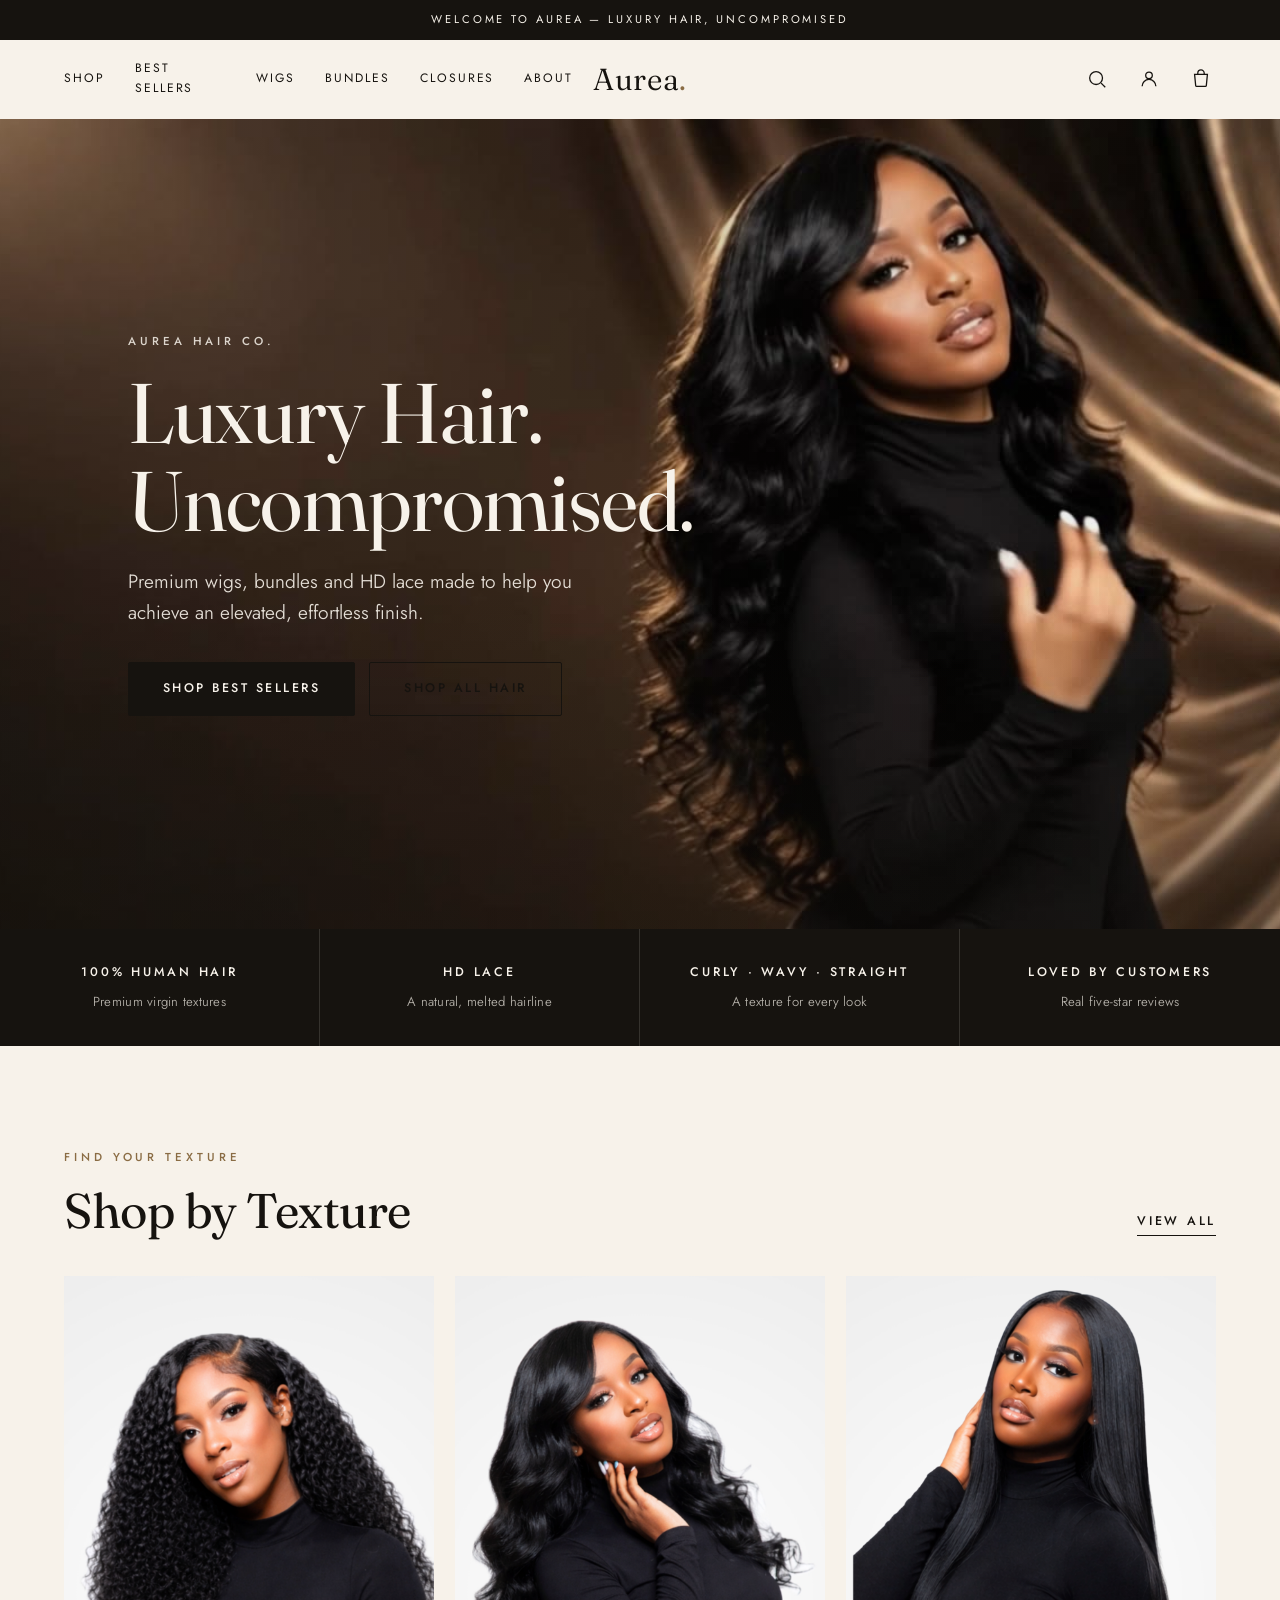
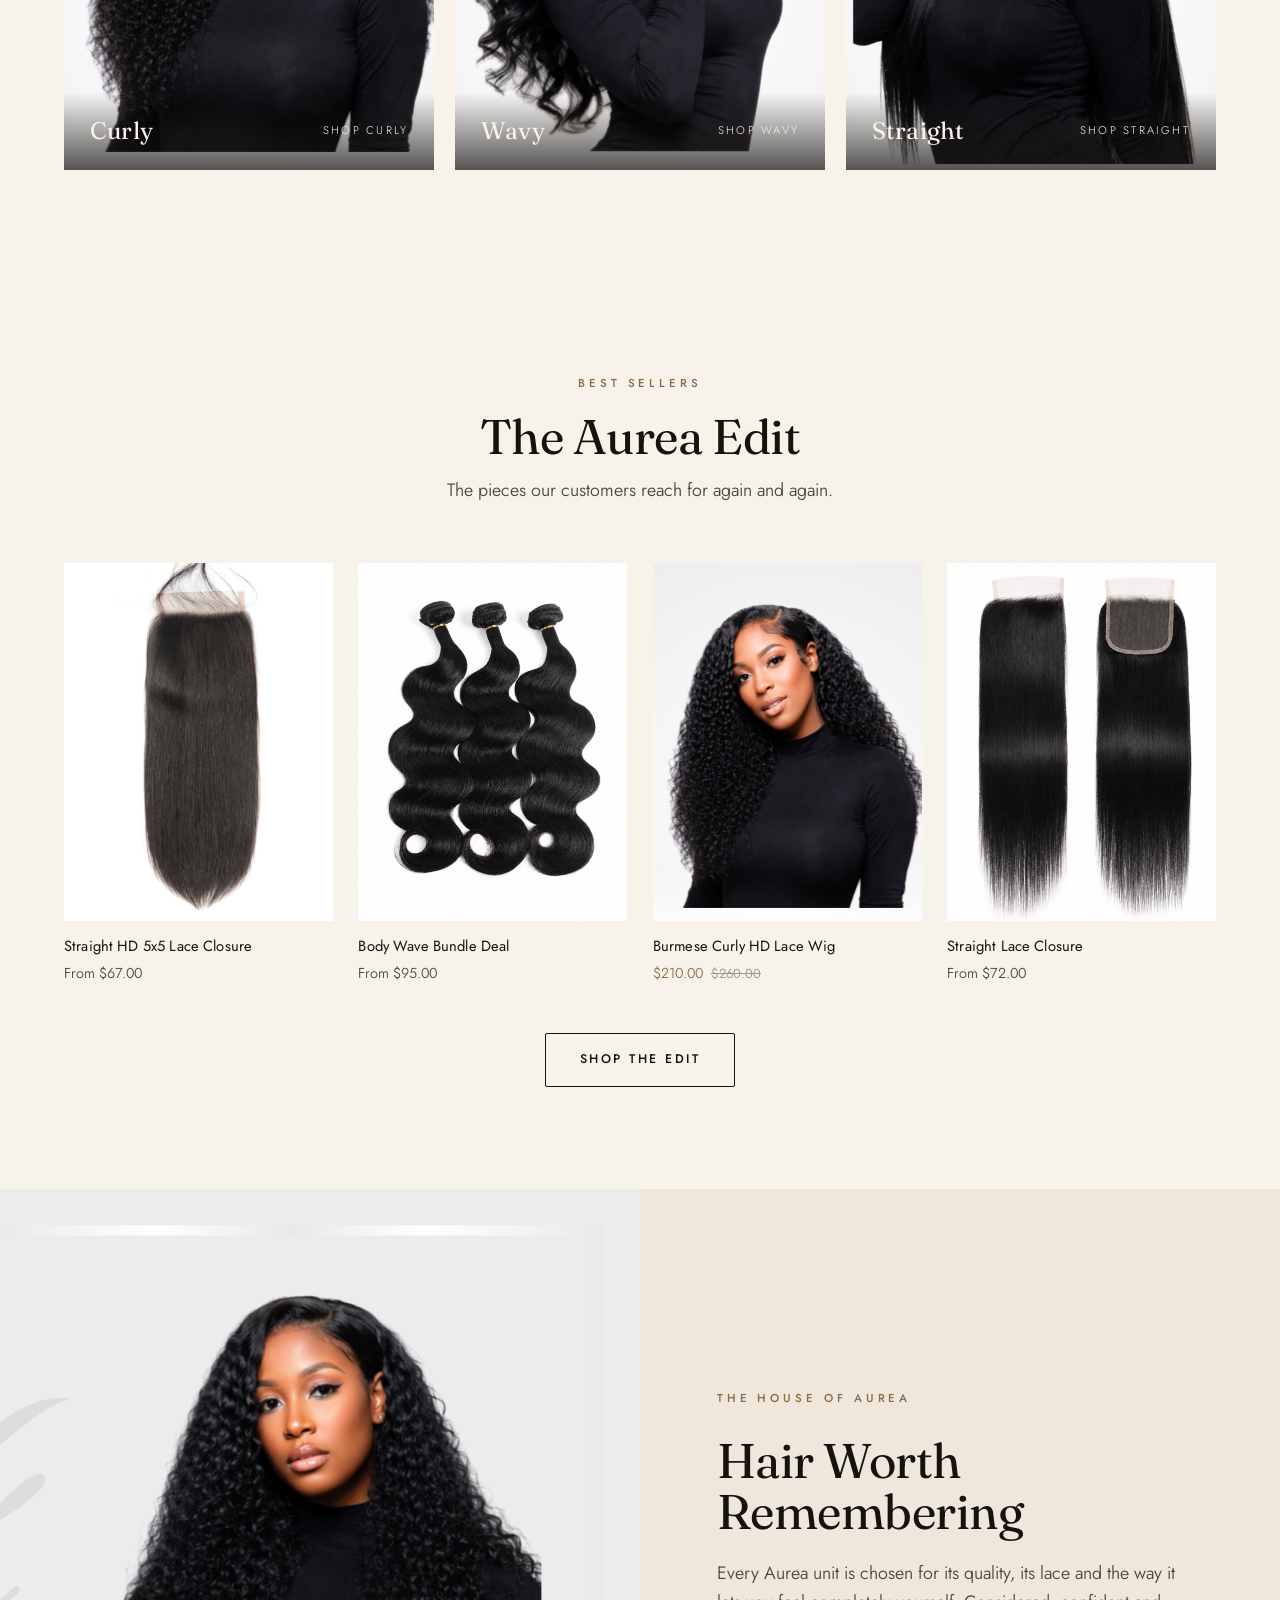
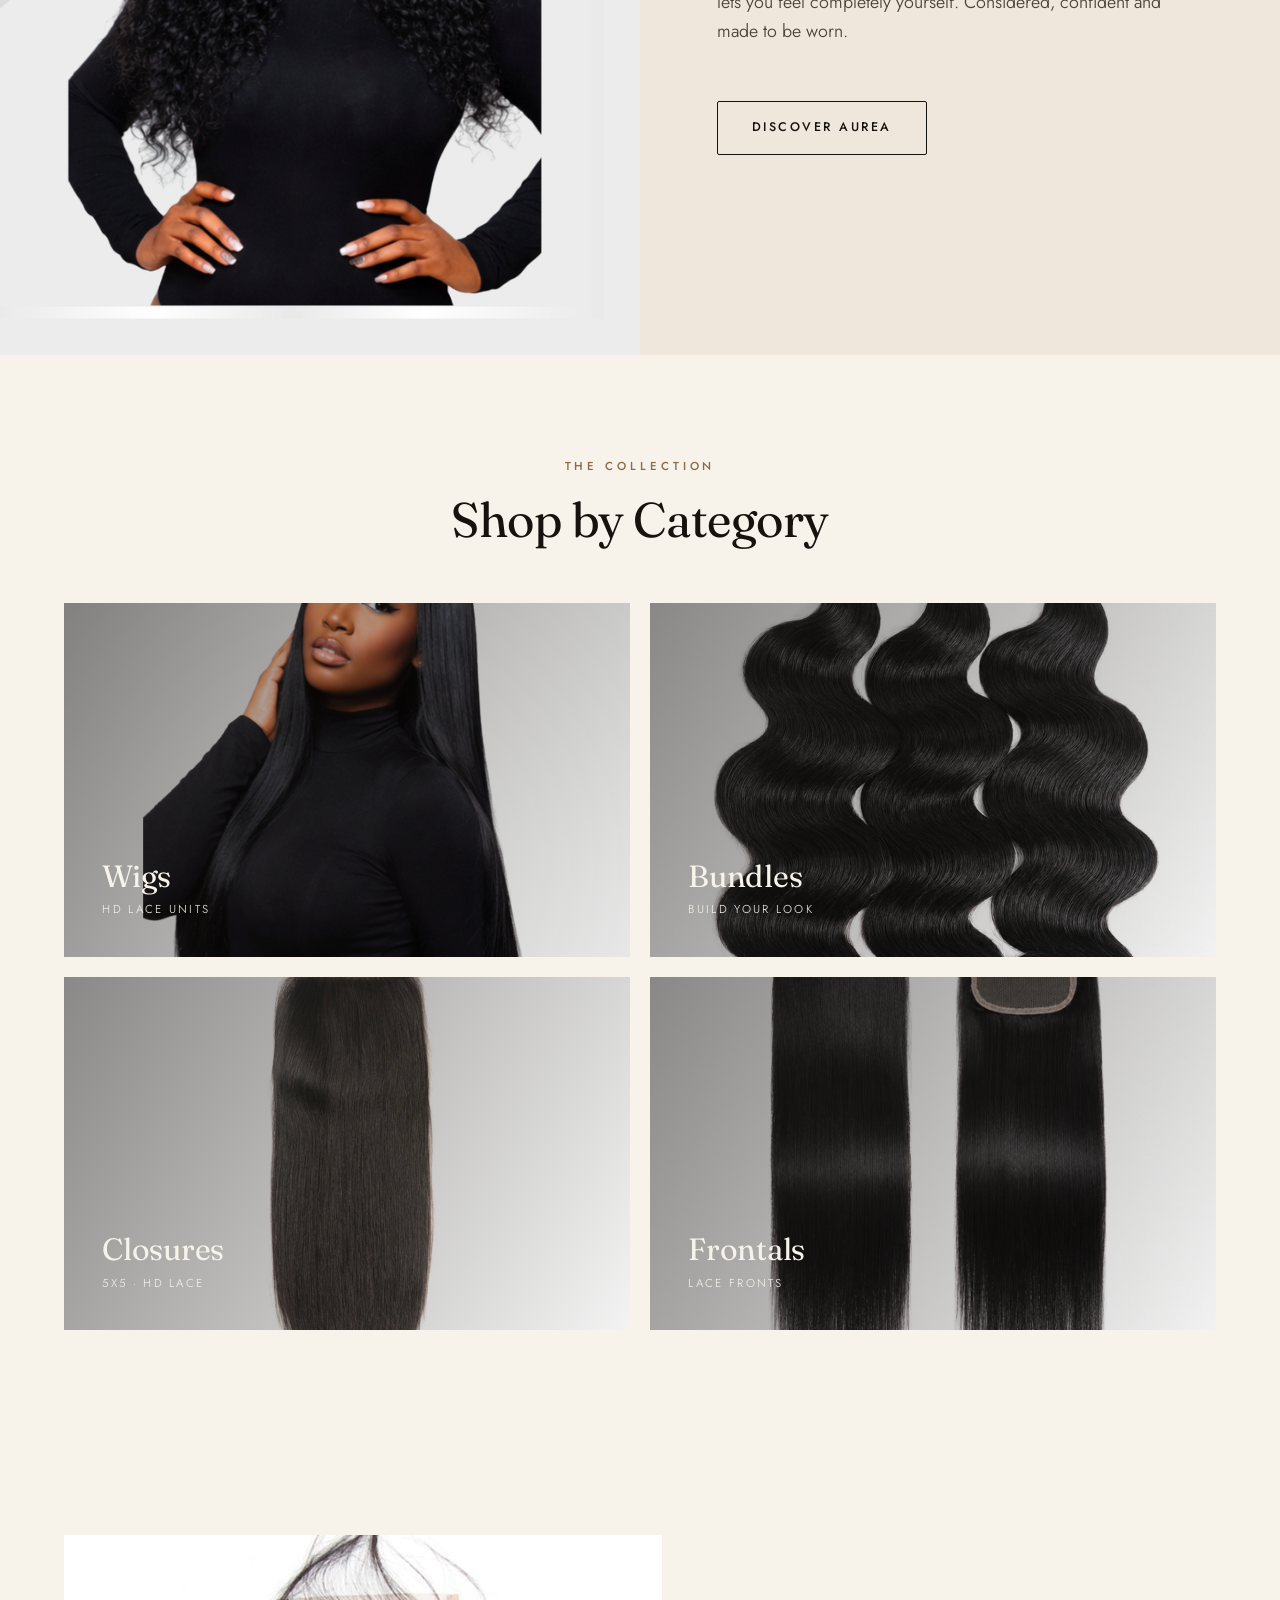
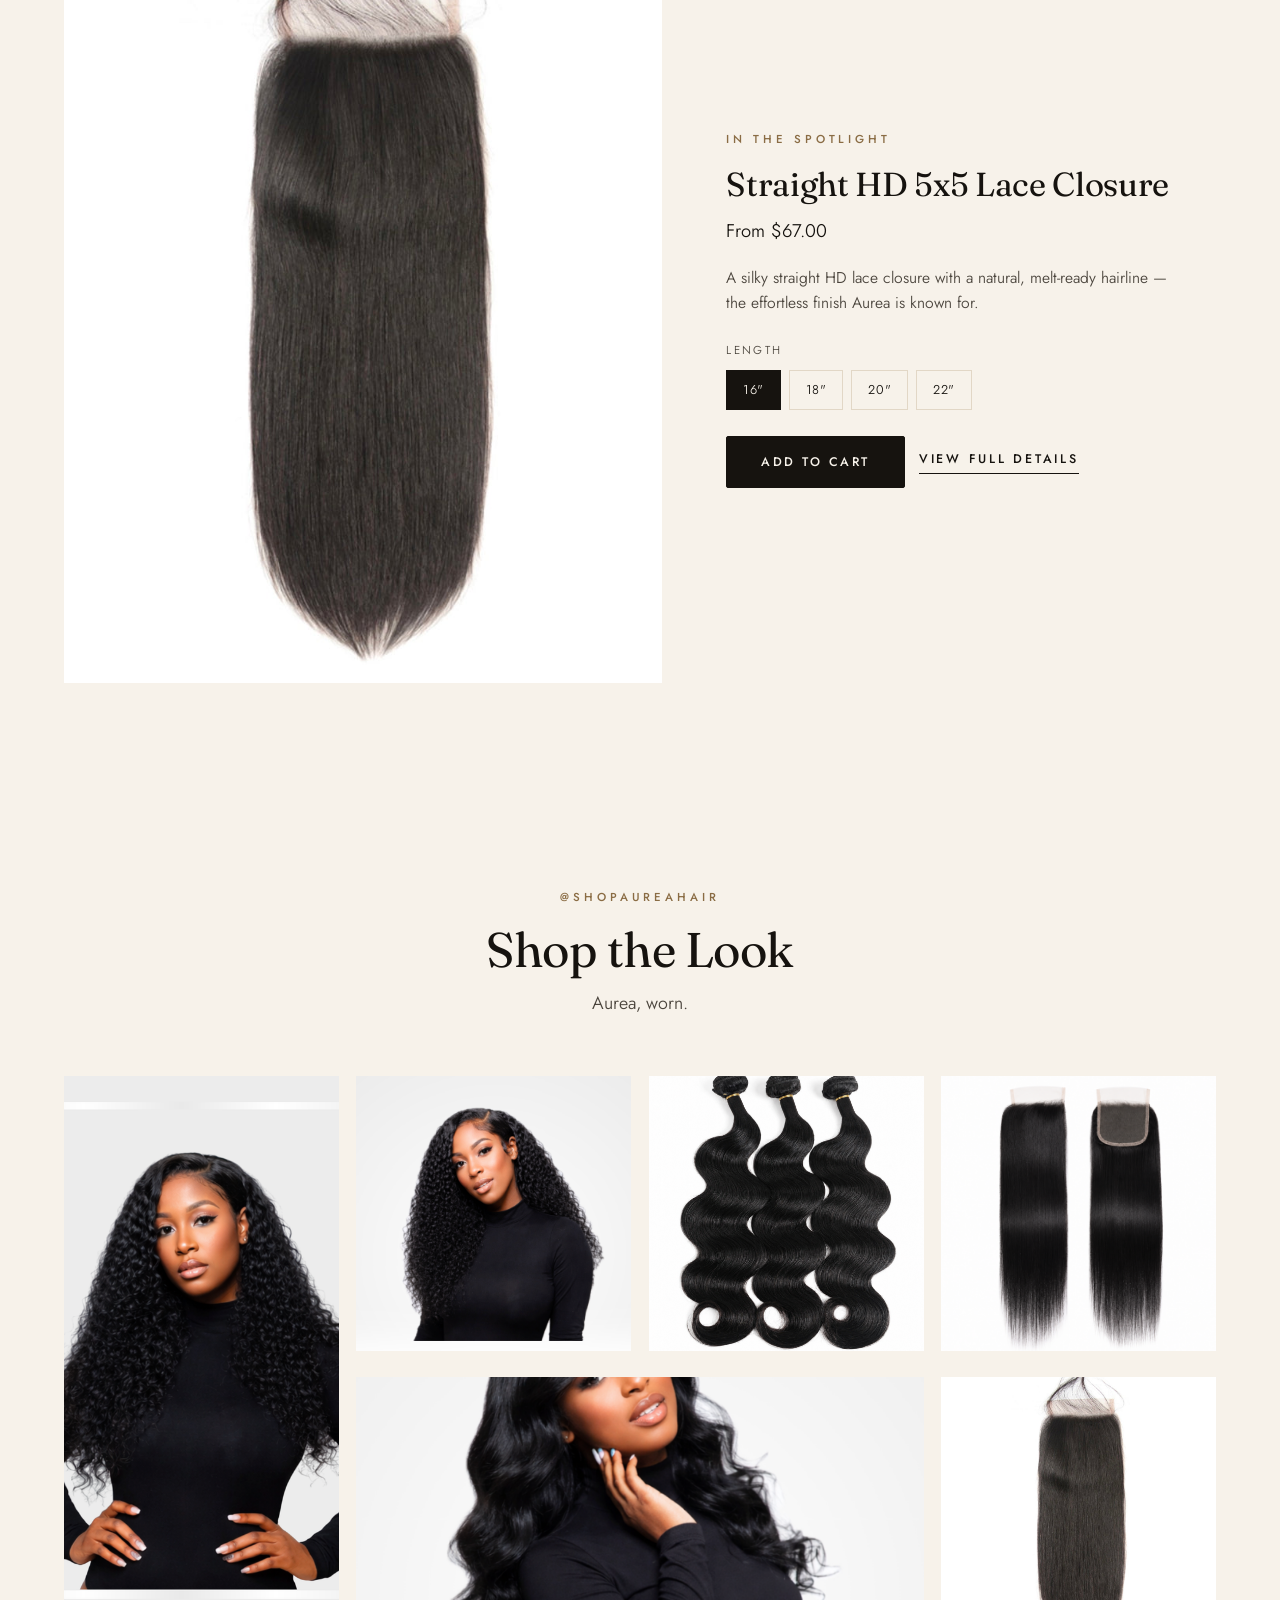
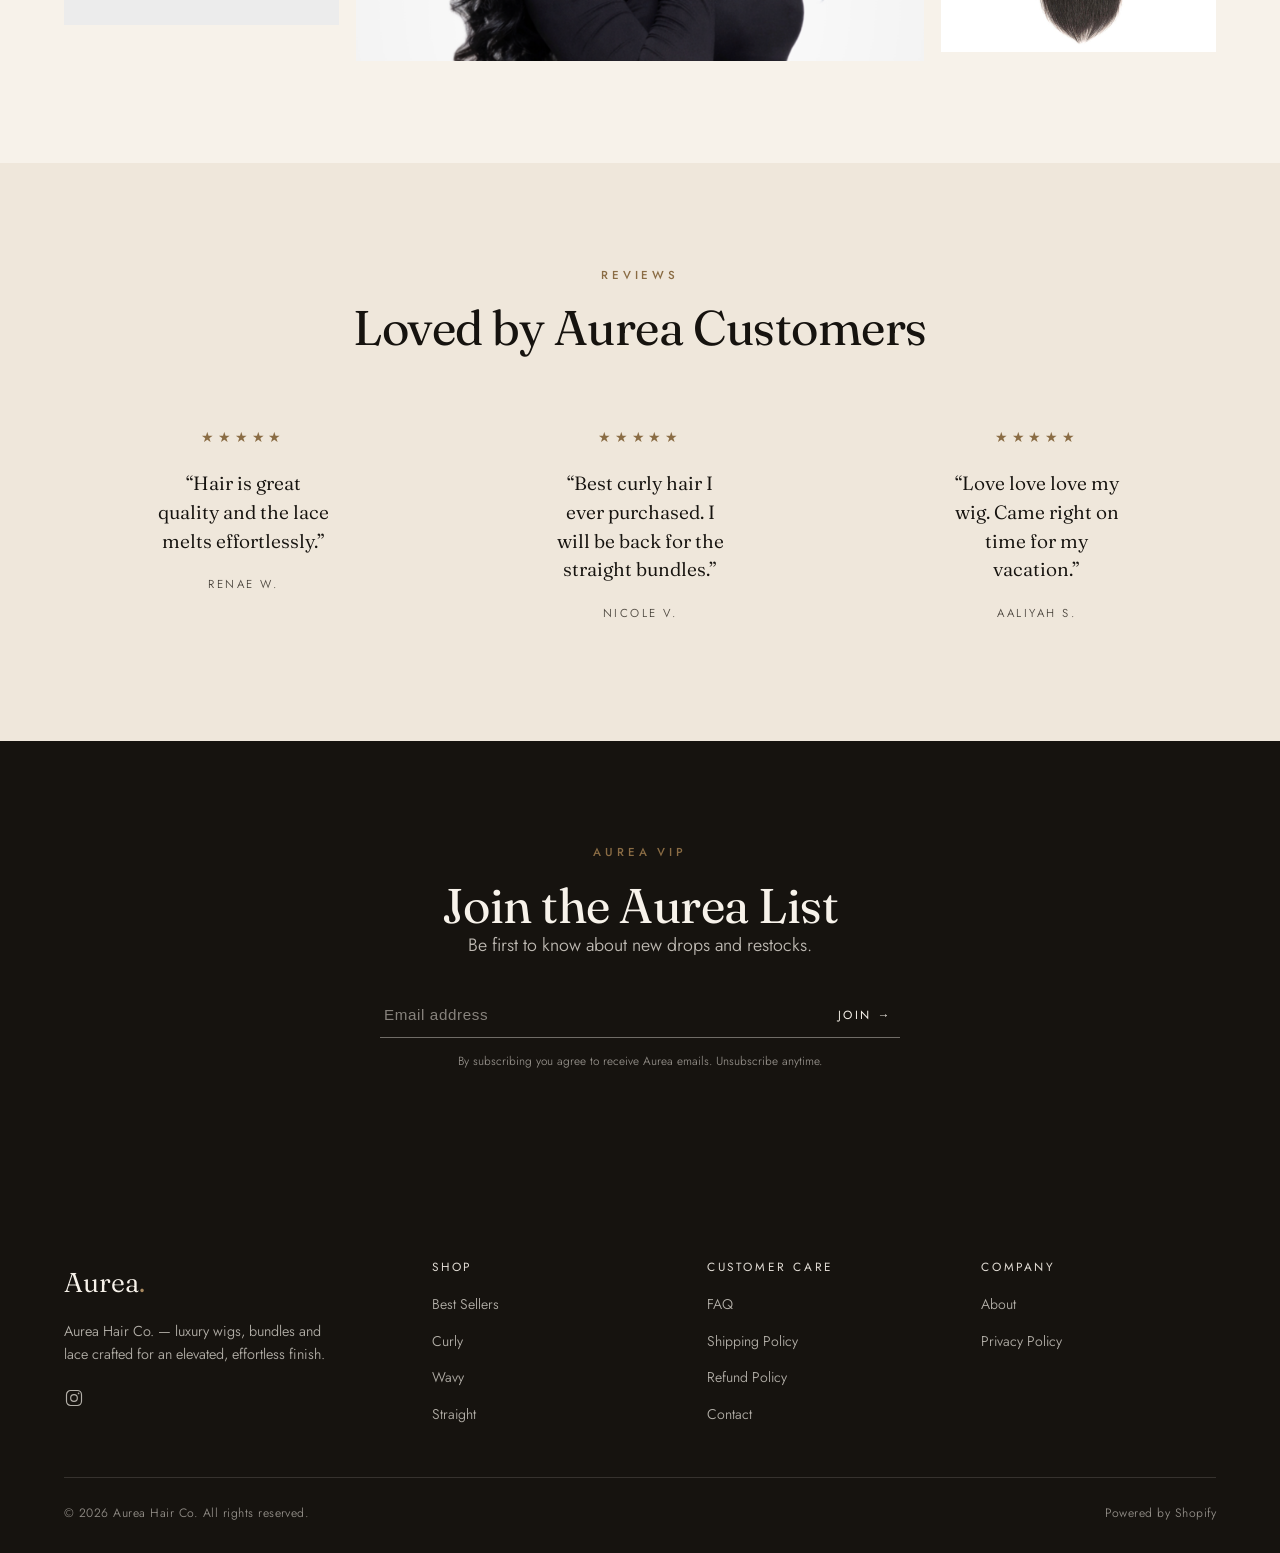
==== preview.html @ c1764eea "Aurea Hair Co. — luxury Shopify OS 2.0 homepage theme Editorial redesign of shopaureaco.com built na" ====
<!doctype html>
<html lang="en">
<head>
<meta charset="utf-8">
<meta name="viewport" content="width=device-width, initial-scale=1">
<title>Aurea Hair Co. — Homepage Preview</title>
<link rel="preconnect" href="https://fonts.googleapis.com">
<link rel="preconnect" href="https://fonts.gstatic.com" crossorigin>
<link rel="stylesheet" href="https://fonts.googleapis.com/css2?family=Fraunces:opsz,wght@9..144,300;9..144,400;9..144,500&family=Jost:wght@300;400;500&display=swap">
<link rel="stylesheet" href="assets/base.css">
<style>body{opacity:1}</style>
</head>
<body>

<!-- NOTE: static visual preview of the Shopify homepage. Prices/products are illustrative;
     the real theme pulls them live from Shopify. -->

<div class="announcement" data-announcement>
  <div class="announcement__track">
    <div class="announcement__item is-active">WELCOME TO AUREA — LUXURY HAIR, UNCOMPROMISED</div>
  </div>
</div>

<header class="header" data-header>
  <div class="container">
    <div class="header__bar">
      <nav class="header__nav">
        <a class="header__link" href="#">Shop</a>
        <a class="header__link" href="#">Best Sellers</a>
        <a class="header__link" href="#">Wigs</a>
        <a class="header__link" href="#">Bundles</a>
        <a class="header__link" href="#">Closures</a>
        <a class="header__link" href="#">About</a>
      </nav>
      <button class="header__toggle" aria-label="Menu"><svg viewBox="0 0 24 24" fill="none" stroke="currentColor" stroke-width="1.4"><line x1="3" y1="7" x2="21" y2="7"/><line x1="3" y1="12" x2="21" y2="12"/><line x1="3" y1="17" x2="21" y2="17"/></svg></button>
      <a href="#" class="header__logo">Aurea<span>.</span></a>
      <div class="header__actions">
        <button class="header__icon" aria-label="Search"><svg viewBox="0 0 24 24" fill="none" stroke="currentColor" stroke-width="1.4"><circle cx="11" cy="11" r="7"/><line x1="16.5" y1="16.5" x2="21" y2="21"/></svg></button>
        <a class="header__icon" href="#" aria-label="Account"><svg viewBox="0 0 24 24" fill="none" stroke="currentColor" stroke-width="1.4"><circle cx="12" cy="8" r="3.6"/><path d="M4.5 20a7.5 7.5 0 0 1 15 0"/></svg></a>
        <a class="header__icon" href="#" aria-label="Cart"><svg viewBox="0 0 24 24" fill="none" stroke="currentColor" stroke-width="1.4"><path d="M5 7h14l-1.2 12.2a1 1 0 0 1-1 .8H7.2a1 1 0 0 1-1-.8L5 7Z"/><path d="M8.5 7V5.6a3.5 3.5 0 0 1 7 0V7"/></svg></a>
      </div>
    </div>
  </div>
</header>

<!-- HERO -->
<section class="hero">
  <div class="hero__media" style="height:90vh;min-height:460px;">
    <video class="hero__video" autoplay muted loop playsinline preload="auto" poster="assets/aurea-hero-poster.jpg">
      <source src="assets/aurea-hero.mp4" type="video/mp4">
      <img src="assets/aurea-hero-poster.jpg" alt="Aurea Hair Co.">
    </video>
    <div class="hero__overlay" style="background:linear-gradient(100deg, rgba(22,19,15,.38) 0%, rgba(22,19,15,.15) 58%, rgba(22,19,15,0) 100%), linear-gradient(to top, rgba(22,19,15,.38) 0%, rgba(22,19,15,0) 42%);"></div>
  </div>
  <div class="hero__content">
    <div class="container"><div class="hero__inner">
      <p class="eyebrow">Aurea Hair Co.</p>
      <h1 class="hero__title">Luxury Hair.<br>Uncompromised.</h1>
      <p class="hero__text">Premium wigs, bundles and HD lace made to help you achieve an elevated, effortless finish.</p>
      <div class="hero__cta">
        <a class="btn" href="#">Shop Best Sellers</a>
        <a class="btn btn--ghost" href="#">Shop All Hair</a>
      </div>
    </div></div>
  </div>
</section>

<!-- BENEFITS -->
<section class="benefits"><div class="benefits__grid" data-count="4">
  <div class="benefit"><div class="benefit__title">100% Human Hair</div><div class="benefit__text">Premium virgin textures</div></div>
  <div class="benefit"><div class="benefit__title">HD Lace</div><div class="benefit__text">A natural, melted hairline</div></div>
  <div class="benefit"><div class="benefit__title">Curly · Wavy · Straight</div><div class="benefit__text">A texture for every look</div></div>
  <div class="benefit"><div class="benefit__title">Loved by Customers</div><div class="benefit__text">Real five-star reviews</div></div>
</div></section>

<!-- TEXTURES -->
<section class="section container">
  <div class="texture__head"><div><p class="eyebrow">Find Your Texture</p><h2 class="h-lg">Shop by Texture</h2></div><a class="link-underline" href="#">View All</a></div>
  <div class="texture__grid">
    <a class="texture-card" href="#"><div class="texture-card__media"><img src="assets/aurea-texture-curly-clean.png" alt="Curly"></div><div class="texture-card__label"><h3>Curly</h3><span>Shop Curly</span></div></a>
    <a class="texture-card" href="#"><div class="texture-card__media"><img src="assets/aurea-texture-wavy-clean.png" alt="Wavy"></div><div class="texture-card__label"><h3>Wavy</h3><span>Shop Wavy</span></div></a>
    <a class="texture-card" href="#"><div class="texture-card__media"><img src="assets/aurea-texture-straight-clean.png" alt="Straight"></div><div class="texture-card__label"><h3>Straight</h3><span>Shop Straight</span></div></a>
  </div>
</section>

<!-- FEATURED COLLECTION -->
<section class="section container">
  <div class="collection__head"><p class="eyebrow">Best Sellers</p><h2 class="h-lg">The Aurea Edit</h2><p class="lede" style="margin:14px auto 0;">The pieces our customers reach for again and again.</p></div>
  <div class="product-grid">
    <div class="product-card"><a class="product-card__media" href="#"><img src="assets/aurea-look-2.jpg" alt=""></a><h3 class="product-card__title">Straight HD 5x5 Lace Closure</h3><span class="product-card__price"><span>From $67.00</span></span></div>
    <div class="product-card"><a class="product-card__media" href="#"><img src="assets/aurea-look-4.png" alt=""></a><h3 class="product-card__title">Body Wave Bundle Deal</h3><span class="product-card__price"><span>From $95.00</span></span></div>
    <div class="product-card"><a class="product-card__media" href="#"><img src="assets/aurea-texture-curly-clean.png" alt=""></a><h3 class="product-card__title">Burmese Curly HD Lace Wig</h3><span class="product-card__price"><span class="price--sale">$210.00</span> <span class="price--was">$260.00</span></span></div>
    <div class="product-card"><a class="product-card__media" href="#"><img src="assets/aurea-look-5.png" alt=""></a><h3 class="product-card__title">Straight Lace Closure</h3><span class="product-card__price"><span>From $72.00</span></span></div>
  </div>
  <div class="center" style="margin-top:48px;"><a class="btn btn--ghost" href="#">Shop the Edit</a></div>
</section>

<!-- EDITORIAL STORY -->
<section class="editorial">
  <div class="editorial__media"><img src="assets/aurea-editorial-model.png" alt="Aurea model"></div>
  <div class="editorial__body">
    <p class="eyebrow">The House of Aurea</p>
    <h2 class="h-lg">Hair Worth Remembering</h2>
    <div class="lede" style="margin:22px 0 28px;"><p>Every Aurea unit is chosen for its quality, its lace and the way it lets you feel completely yourself. Considered, confident and made to be worn.</p></div>
    <div><a class="btn btn--ghost" href="#">Discover Aurea</a></div>
  </div>
</section>

<!-- CATEGORY GRID -->
<section class="section container">
  <div class="collection__head"><p class="eyebrow">The Collection</p><h2 class="h-lg">Shop by Category</h2></div>
  <div class="category-grid">
    <a class="category-card" href="#"><img src="assets/aurea-texture-straight-clean.png" alt="Wigs"><div class="category-card__overlay"><h3>Wigs</h3><span>HD Lace Units</span></div></a>
    <a class="category-card" href="#"><img src="assets/aurea-look-4.png" alt="Bundles"><div class="category-card__overlay"><h3>Bundles</h3><span>Build Your Look</span></div></a>
    <a class="category-card" href="#"><img src="assets/aurea-look-2.jpg" alt="Closures"><div class="category-card__overlay"><h3>Closures</h3><span>5x5 · HD Lace</span></div></a>
    <a class="category-card" href="#"><img src="assets/aurea-look-5.png" alt="Frontals"><div class="category-card__overlay"><h3>Frontals</h3><span>Lace Fronts</span></div></a>
  </div>
</section>

<!-- FEATURED PRODUCT -->
<section class="section container">
  <div class="feature-product">
    <div class="feature-product__media"><img src="assets/aurea-look-2.jpg" alt="Straight HD 5x5 Lace Closure"></div>
    <div class="feature-product__body">
      <p class="eyebrow">In the Spotlight</p>
      <h2 class="h-md">Straight HD 5x5 Lace Closure</h2>
      <div class="feature-product__price"><span>From $67.00</span></div>
      <div class="feature-product__desc">A silky straight HD lace closure with a natural, melt-ready hairline — the effortless finish Aurea is known for.</div>
      <div class="variant-options"><div class="variant-option"><span class="variant-option__label">Length</span><div class="variant-values">
        <input type="radio" id="p1" name="len" checked><label for="p1">16"</label>
        <input type="radio" id="p2" name="len"><label for="p2">18"</label>
        <input type="radio" id="p3" name="len"><label for="p3">20"</label>
        <input type="radio" id="p4" name="len"><label for="p4">22"</label>
      </div></div></div>
      <div class="feature-product__actions"><button class="btn">Add to Cart</button><a class="link-underline" href="#">View Full Details</a></div>
    </div>
  </div>
</section>

<!-- GALLERY -->
<section class="section container">
  <div class="collection__head"><p class="eyebrow">@shopaureahair</p><h2 class="h-lg">Shop the Look</h2><p class="lede" style="margin:14px auto 0;">Aurea, worn.</p></div>
  <div class="gallery">
    <div class="gallery__item gallery__item--tall"><img src="assets/aurea-editorial-model.png" alt=""></div>
    <div class="gallery__item"><img src="assets/aurea-texture-curly-clean.png" alt=""></div>
    <div class="gallery__item"><img src="assets/aurea-look-4.png" alt=""></div>
    <div class="gallery__item gallery__item--wide"><img src="assets/aurea-texture-wavy-clean.png" alt=""></div>
    <div class="gallery__item"><img src="assets/aurea-look-5.png" alt=""></div>
    <div class="gallery__item"><img src="assets/aurea-look-2.jpg" alt=""></div>
  </div>
</section>

<!-- TESTIMONIALS -->
<section class="section testimonials"><div class="container">
  <div class="collection__head"><p class="eyebrow">Reviews</p><h2 class="h-lg">Loved by Aurea Customers</h2></div>
  <div class="testimonials__grid">
    <figure class="testimonial"><div class="testimonial__stars">★★★★★</div><blockquote class="testimonial__text">“Hair is great quality and the lace melts effortlessly.”</blockquote><figcaption class="testimonial__name">Renae W.</figcaption></figure>
    <figure class="testimonial"><div class="testimonial__stars">★★★★★</div><blockquote class="testimonial__text">“Best curly hair I ever purchased. I will be back for the straight bundles.”</blockquote><figcaption class="testimonial__name">Nicole V.</figcaption></figure>
    <figure class="testimonial"><div class="testimonial__stars">★★★★★</div><blockquote class="testimonial__text">“Love love love my wig. Came right on time for my vacation.”</blockquote><figcaption class="testimonial__name">Aaliyah S.</figcaption></figure>
  </div>
</div></section>

<!-- NEWSLETTER -->
<section class="section newsletter"><div class="container">
  <p class="eyebrow">Aurea VIP</p>
  <h2 class="h-lg">Join the Aurea List</h2>
  <p class="lede">Be first to know about new drops and restocks.</p>
  <form class="newsletter__form" onsubmit="return false;">
    <input type="email" placeholder="Email address">
    <button type="submit">Join &rarr;</button>
  </form>
  <p class="newsletter__note">By subscribing you agree to receive Aurea emails. Unsubscribe anytime.</p>
</div></section>

<!-- FOOTER -->
<footer class="footer"><div class="container">
  <div class="footer__top">
    <div class="footer__brand">
      <div class="footer__brand-name">Aurea<span>.</span></div>
      <p class="footer__statement">Aurea Hair Co. — luxury wigs, bundles and lace crafted for an elevated, effortless finish.</p>
      <div class="footer__social"><a href="#" aria-label="Instagram"><svg viewBox="0 0 24 24" fill="none" stroke="currentColor" stroke-width="1.4"><rect x="3" y="3" width="18" height="18" rx="5"/><circle cx="12" cy="12" r="4"/><circle cx="17.5" cy="6.5" r="1" fill="currentColor" stroke="none"/></svg></a></div>
    </div>
    <div class="footer__col"><h4>Shop</h4><ul><li><a href="#">Best Sellers</a></li><li><a href="#">Curly</a></li><li><a href="#">Wavy</a></li><li><a href="#">Straight</a></li></ul></div>
    <div class="footer__col"><h4>Customer Care</h4><ul><li><a href="#">FAQ</a></li><li><a href="#">Shipping Policy</a></li><li><a href="#">Refund Policy</a></li><li><a href="#">Contact</a></li></ul></div>
    <div class="footer__col"><h4>Company</h4><ul><li><a href="#">About</a></li><li><a href="#">Privacy Policy</a></li></ul></div>
  </div>
  <div class="footer__bottom"><span>© 2026 Aurea Hair Co. All rights reserved.</span><span>Powered by Shopify</span></div>
</div></footer>

<script src="assets/aurea.js"></script>
</body>
</html>
---- assets/base.css ----
/* =========================================================
   AUREA HAIR CO. — Luxury theme base
   Design system: ink + ivory + restrained champagne accent
   ========================================================= */

:root{
  --ink:#16130f;
  --ink-soft:#4a443c;
  --ivory:#f7f2ea;
  --cream:#efe7db;
  --neutral:#e6ddce;
  --line:#e2d7c6;
  --champagne:#a9895f;
  --champagne-deep:#8a6c44;
  --white:#ffffff;
  --shadow:0 24px 60px -30px rgba(22,19,15,.45);

  --font-serif:"Fraunces", Georgia, "Times New Roman", serif;
  --font-sans:"Jost", "Helvetica Neue", Arial, sans-serif;

  --container:1400px;
  --gutter:clamp(20px, 5vw, 64px);
  --radius:2px;
  --ease:cubic-bezier(.22,.61,.36,1);
}

*,*::before,*::after{box-sizing:border-box;}
html{-webkit-text-size-adjust:100%;scroll-behavior:smooth;}
body{
  margin:0;
  font-family:var(--font-sans);
  color:var(--ink);
  background:var(--ivory);
  font-size:16px;
  line-height:1.6;
  font-weight:350;
  -webkit-font-smoothing:antialiased;
  text-rendering:optimizeLegibility;
  overflow-x:hidden;
}
img{max-width:100%;height:auto;display:block;}
a{color:inherit;text-decoration:none;}
button{font-family:inherit;cursor:pointer;}
h1,h2,h3,h4{margin:0;font-family:var(--font-serif);font-weight:400;line-height:1.05;letter-spacing:-.01em;}
p{margin:0;}
:focus-visible{outline:2px solid var(--champagne-deep);outline-offset:3px;}

/* ---------- layout helpers ---------- */
.container{max-width:var(--container);margin-inline:auto;padding-inline:var(--gutter);}
.section{padding-block:clamp(56px,8vw,120px);}
.section--tight{padding-block:clamp(40px,5vw,72px);}
.center{text-align:center;}
.visually-hidden{position:absolute!important;width:1px;height:1px;padding:0;margin:-1px;overflow:hidden;clip:rect(0,0,0,0);white-space:nowrap;border:0;}
.visually-hidden:focus{position:static!important;width:auto;height:auto;clip:auto;margin:0;padding:8px 16px;background:var(--ink);color:var(--ivory);z-index:100;}

.eyebrow{
  font-family:var(--font-sans);
  font-size:.72rem;
  letter-spacing:.34em;
  text-transform:uppercase;
  font-weight:500;
  color:var(--champagne-deep);
  margin:0 0 18px;
}
.display{
  font-size:clamp(2.1rem,5.4vw,4.6rem);
  line-height:1.02;
}
.h-lg{font-size:clamp(1.8rem,3.8vw,3.1rem);}
.h-md{font-size:clamp(1.4rem,2.6vw,2.1rem);}
.lede{font-size:clamp(1rem,1.4vw,1.15rem);color:var(--ink-soft);max-width:52ch;}

/* ---------- buttons ---------- */
.btn{
  display:inline-flex;align-items:center;justify-content:center;gap:.6em;
  font-family:var(--font-sans);font-size:.78rem;font-weight:500;
  letter-spacing:.2em;text-transform:uppercase;
  padding:16px 34px;border:1px solid var(--ink);border-radius:var(--radius);
  background:var(--ink);color:var(--ivory);
  transition:background .4s var(--ease),color .4s var(--ease),border-color .4s var(--ease),transform .3s var(--ease);
  min-height:48px;
}
.btn:hover{background:transparent;color:var(--ink);}
.btn--light{background:var(--ivory);color:var(--ink);border-color:var(--ivory);}
.btn--light:hover{background:transparent;color:var(--ivory);border-color:var(--ivory);}
.btn--ghost{background:transparent;color:var(--ink);}
.btn--ghost:hover{background:var(--ink);color:var(--ivory);}
.btn--ghost-light{background:transparent;color:var(--ivory);border-color:rgba(247,242,234,.6);}
.btn--ghost-light:hover{background:var(--ivory);color:var(--ink);border-color:var(--ivory);}
.btn--block{width:100%;}

.link-underline{
  display:inline-block;font-family:var(--font-sans);font-size:.78rem;font-weight:500;
  letter-spacing:.22em;text-transform:uppercase;position:relative;padding-bottom:4px;
}
.link-underline::after{
  content:"";position:absolute;left:0;bottom:0;width:100%;height:1px;background:currentColor;
  transform:scaleX(1);transform-origin:right;transition:transform .45s var(--ease);
}
.link-underline:hover::after{transform:scaleX(0);transform-origin:left;}

/* ---------- reveal animation ---------- */
.reveal{opacity:0;transform:translateY(26px);transition:opacity 1s var(--ease),transform 1s var(--ease);}
.reveal.is-in{opacity:1;transform:none;}
.reveal[data-delay="1"]{transition-delay:.12s;}
.reveal[data-delay="2"]{transition-delay:.24s;}
.reveal[data-delay="3"]{transition-delay:.36s;}

/* =========================================================
   ANNOUNCEMENT BAR
   ========================================================= */
.announcement{background:var(--ink);color:var(--ivory);overflow:hidden;}
.announcement__track{display:flex;}
.announcement__item{
  flex:0 0 100%;text-align:center;padding:11px 20px;
  font-size:.7rem;letter-spacing:.26em;text-transform:uppercase;font-weight:400;
  display:none;
}
.announcement__item.is-active{display:block;animation:annFade .6s var(--ease);}
@keyframes annFade{from{opacity:0}to{opacity:1}}

/* =========================================================
   HEADER
   ========================================================= */
.header{position:sticky;top:0;z-index:60;background:var(--ivory);border-bottom:1px solid transparent;transition:box-shadow .4s var(--ease),background .4s var(--ease),border-color .4s var(--ease);}
.header.is-stuck{box-shadow:0 8px 30px -20px rgba(22,19,15,.4);border-bottom-color:var(--line);}
.header__bar{display:grid;grid-template-columns:1fr auto 1fr;align-items:center;gap:20px;min-height:78px;}
.header__nav{display:flex;align-items:center;gap:30px;}
.header__logo{justify-self:center;font-family:var(--font-serif);font-size:clamp(1.35rem,2.4vw,1.9rem);letter-spacing:.02em;line-height:1;white-space:nowrap;}
.header__logo span{color:var(--champagne-deep);}
.header__logo img{max-height:42px;width:auto;}
.header__actions{display:flex;align-items:center;gap:22px;justify-self:end;}
.header__link{font-size:.76rem;letter-spacing:.16em;text-transform:uppercase;font-weight:400;position:relative;padding-block:6px;color:var(--ink);}
.header__link::after{content:"";position:absolute;left:0;bottom:0;height:1px;width:100%;background:var(--ink);transform:scaleX(0);transform-origin:left;transition:transform .4s var(--ease);}
.header__link:hover::after,.header__link[aria-current]::after{transform:scaleX(1);}
.header__icon{background:none;border:0;padding:4px;display:inline-flex;color:var(--ink);position:relative;}
.header__icon svg{width:22px;height:22px;}
.cart-count{position:absolute;top:-4px;right:-8px;background:var(--champagne-deep);color:#fff;font-family:var(--font-sans);font-size:.6rem;line-height:1;min-width:16px;height:16px;border-radius:9px;display:flex;align-items:center;justify-content:center;padding:0 4px;}
.header__toggle{display:none;background:none;border:0;padding:4px;color:var(--ink);}
.header__toggle svg{width:26px;height:26px;}

/* search drawer */
.search-drawer{position:fixed;inset:0;z-index:80;background:var(--ivory);opacity:0;visibility:hidden;transition:opacity .4s var(--ease);display:flex;flex-direction:column;}
.search-drawer.is-open{opacity:1;visibility:visible;}
.search-drawer__inner{max-width:760px;margin:auto;width:100%;padding:0 var(--gutter);}
.search-drawer input{width:100%;border:0;border-bottom:1px solid var(--ink);background:transparent;font-family:var(--font-serif);font-size:clamp(1.6rem,4vw,3rem);padding:14px 0;color:var(--ink);}
.search-drawer input:focus{outline:none;}
.search-drawer__close{position:absolute;top:26px;right:var(--gutter);background:none;border:0;font-size:.8rem;letter-spacing:.2em;text-transform:uppercase;}

/* mobile menu */
.mobile-menu{position:fixed;inset:0;z-index:80;background:var(--ivory);transform:translateX(-100%);transition:transform .5s var(--ease);display:flex;flex-direction:column;padding:24px var(--gutter) 40px;overflow-y:auto;}
.mobile-menu.is-open{transform:none;}
.mobile-menu__top{display:flex;justify-content:space-between;align-items:center;margin-bottom:36px;}
.mobile-menu__close{background:none;border:0;color:var(--ink);}
.mobile-menu__close svg{width:26px;height:26px;}
.mobile-menu a{display:block;font-family:var(--font-serif);font-size:1.7rem;padding:14px 0;border-bottom:1px solid var(--line);}
.mobile-menu__foot{margin-top:auto;padding-top:28px;display:flex;gap:26px;font-size:.76rem;letter-spacing:.16em;text-transform:uppercase;}

.overlay{position:fixed;inset:0;background:rgba(22,19,15,.4);z-index:70;opacity:0;visibility:hidden;transition:opacity .4s var(--ease);}
.overlay.is-open{opacity:1;visibility:visible;}

/* =========================================================
   HERO
   ========================================================= */
.hero{position:relative;}
.hero__media{position:relative;width:100%;overflow:hidden;background:var(--cream);}
.hero__media img{width:100%;height:100%;object-fit:cover;}
.hero__video{width:100%;height:100%;object-fit:cover;display:block;background:var(--ink);}
.hero__img--desktop{display:block;}
.hero__img--mobile{display:none;}
.hero__overlay{position:absolute;inset:0;}
.hero__content{position:absolute;inset:0;display:flex;flex-direction:column;justify-content:center;padding:var(--gutter);z-index:2;}
.hero__content .container{width:100%;}
.hero__inner{max-width:640px;}
.hero .eyebrow{color:rgba(247,242,234,.85);}
.hero__title{color:var(--ivory);font-size:clamp(2.4rem,6.6vw,5.6rem);}
.hero__text{color:rgba(247,242,234,.9);margin:20px 0 34px;font-size:clamp(1rem,1.5vw,1.2rem);max-width:44ch;}
.hero__cta{display:flex;flex-wrap:wrap;gap:14px;}
.hero--align-center .hero__inner{margin-inline:auto;text-align:center;}
.hero--align-center .hero__cta{justify-content:center;}
.hero--align-center .hero__text{margin-inline:auto;}
.hero--dark-text .hero__title{color:var(--ink);}
.hero--dark-text .hero__text{color:var(--ink-soft);}
.hero--dark-text .eyebrow{color:var(--champagne-deep);}

/* =========================================================
   BENEFIT STRIP
   ========================================================= */
.benefits{background:var(--ink);color:var(--ivory);}
.benefits__grid{display:grid;grid-template-columns:repeat(4,1fr);}
.benefits__grid[data-count="3"]{grid-template-columns:repeat(3,1fr);}
.benefit{padding:34px 26px;text-align:center;border-right:1px solid rgba(247,242,234,.14);}
.benefit:last-child{border-right:0;}
.benefit__title{font-family:var(--font-sans);font-size:.78rem;letter-spacing:.22em;text-transform:uppercase;font-weight:500;margin-bottom:8px;}
.benefit__text{font-size:.82rem;color:rgba(247,242,234,.7);letter-spacing:.02em;}

/* =========================================================
   TEXTURE COLLECTIONS
   ========================================================= */
.texture__head{display:flex;justify-content:space-between;align-items:flex-end;gap:20px;margin-bottom:40px;flex-wrap:wrap;}
.texture__grid{display:grid;grid-template-columns:repeat(3,1fr);gap:clamp(12px,1.6vw,22px);}
.texture-card{position:relative;display:block;overflow:hidden;background:var(--cream);}
.texture-card__media{aspect-ratio:3/4;overflow:hidden;}
.texture-card__media img{width:100%;height:100%;object-fit:cover;object-position:50% 18%;transition:transform 1s var(--ease);}
.texture-card:hover .texture-card__media img{transform:scale(1.05);}
.texture-card__label{position:absolute;left:0;right:0;bottom:0;padding:26px;background:linear-gradient(to top,rgba(22,19,15,.72),transparent);color:var(--ivory);display:flex;justify-content:space-between;align-items:center;}
.texture-card__label h3{color:var(--ivory);font-size:1.5rem;letter-spacing:.01em;}
.texture-card__label span{font-size:.7rem;letter-spacing:.2em;text-transform:uppercase;opacity:.85;}

/* =========================================================
   PRODUCT CARD + GRID
   ========================================================= */
.collection__head{text-align:center;margin-bottom:clamp(34px,5vw,58px);}
.product-grid{display:grid;grid-template-columns:repeat(4,1fr);gap:clamp(14px,2vw,30px);}
.product-card{position:relative;}
.product-card__media{position:relative;display:block;aspect-ratio:3/4;overflow:hidden;background:var(--cream);margin-bottom:16px;}
.product-card__media img{width:100%;height:100%;object-fit:cover;transition:opacity .6s var(--ease),transform 1s var(--ease);}
.product-card__media img.is-hover{position:absolute;inset:0;opacity:0;}
.product-card:hover .product-card__media img.is-hover{opacity:1;}
.product-card:hover .product-card__media img.is-primary{transform:scale(1.04);}
.product-card__badge{position:absolute;top:12px;left:12px;background:var(--ivory);color:var(--ink);font-size:.62rem;letter-spacing:.16em;text-transform:uppercase;padding:5px 10px;z-index:2;}
.product-card__title{font-family:var(--font-sans);font-size:.92rem;font-weight:400;letter-spacing:.01em;margin-bottom:5px;line-height:1.35;}
.product-card__price{font-size:.9rem;color:var(--ink-soft);display:flex;gap:8px;align-items:baseline;}
.price--sale{color:var(--champagne-deep);}
.price--was{text-decoration:line-through;opacity:.55;font-size:.82rem;}
.product-card__quick{
  position:absolute;left:12px;right:12px;bottom:12px;z-index:2;
  opacity:0;transform:translateY(10px);transition:opacity .4s var(--ease),transform .4s var(--ease);
}
.product-card__media:hover .product-card__quick,.product-card__media:focus-within .product-card__quick{opacity:1;transform:none;}
.quick-add{width:100%;background:var(--ivory);color:var(--ink);border:0;padding:13px;font-size:.72rem;letter-spacing:.2em;text-transform:uppercase;font-weight:500;transition:background .3s var(--ease),color .3s var(--ease);}
.quick-add:hover{background:var(--ink);color:var(--ivory);}
.quick-add[disabled]{opacity:.5;cursor:not-allowed;}

/* =========================================================
   EDITORIAL SPLIT
   ========================================================= */
.editorial{display:grid;grid-template-columns:1fr 1fr;align-items:stretch;}
.editorial--reverse .editorial__media{order:2;}
.editorial__media{overflow:hidden;background:var(--cream);min-height:clamp(360px,52vw,640px);}
.editorial__media img{width:100%;height:100%;object-fit:cover;}
.editorial__body{display:flex;flex-direction:column;justify-content:center;padding:clamp(36px,6vw,90px);background:var(--cream);}
.editorial__body.is-dark{background:var(--ink);color:var(--ivory);}
.editorial__body.is-dark .lede{color:rgba(247,242,234,.75);}
.editorial__body.is-dark h2{color:var(--ivory);}
.editorial__body p{margin-bottom:28px;}

/* =========================================================
   CATEGORY GRID
   ========================================================= */
.category-grid{display:grid;grid-template-columns:repeat(2,1fr);gap:clamp(12px,1.6vw,20px);}
.category-card{position:relative;display:block;overflow:hidden;aspect-ratio:16/10;background:var(--cream);}
.category-card img{width:100%;height:100%;object-fit:cover;transition:transform 1.1s var(--ease);}
.category-card:hover img{transform:scale(1.06);}
.category-card__overlay{position:absolute;inset:0;background:linear-gradient(120deg,rgba(22,19,15,.5),rgba(22,19,15,.05));display:flex;flex-direction:column;justify-content:flex-end;padding:clamp(22px,3vw,40px);color:var(--ivory);}
.category-card__overlay h3{color:var(--ivory);font-size:clamp(1.4rem,2.4vw,2rem);}
.category-card__overlay span{font-size:.72rem;letter-spacing:.2em;text-transform:uppercase;margin-top:8px;opacity:.9;}

/* =========================================================
   FEATURED PRODUCT
   ========================================================= */
.feature-product{display:grid;grid-template-columns:1.1fr .9fr;align-items:center;gap:clamp(30px,5vw,80px);}
.feature-product__media{position:relative;aspect-ratio:4/5;overflow:hidden;background:var(--cream);}
.feature-product__media img{width:100%;height:100%;object-fit:cover;}
.feature-product__body{max-width:460px;}
.feature-product__price{font-size:1.15rem;margin:14px 0 20px;display:flex;gap:10px;align-items:baseline;}
.feature-product__desc{color:var(--ink-soft);margin-bottom:26px;font-size:.98rem;}
.variant-options{display:flex;flex-direction:column;gap:18px;margin-bottom:26px;}
.variant-option__label{font-size:.72rem;letter-spacing:.2em;text-transform:uppercase;color:var(--ink-soft);margin-bottom:10px;display:block;}
.variant-values{display:flex;flex-wrap:wrap;gap:8px;}
.variant-values input{position:absolute;opacity:0;pointer-events:none;}
.variant-values label{border:1px solid var(--line);padding:9px 16px;font-size:.8rem;letter-spacing:.04em;cursor:pointer;transition:border-color .3s var(--ease),background .3s var(--ease),color .3s var(--ease);}
.variant-values input:checked+label{border-color:var(--ink);background:var(--ink);color:var(--ivory);}
.feature-product__actions{display:flex;flex-wrap:wrap;gap:14px;align-items:center;}

/* =========================================================
   GALLERY MOSAIC
   ========================================================= */
.gallery{display:grid;grid-template-columns:repeat(4,1fr);grid-auto-rows:1fr;grid-auto-flow:row dense;gap:clamp(10px,1.4vw,18px);}
.gallery__item{position:relative;overflow:hidden;background:var(--cream);aspect-ratio:1;}
.gallery__item--tall{grid-row:span 2;aspect-ratio:1/2;}
.gallery__item--wide{grid-column:span 2;aspect-ratio:2/1;}
.gallery__item img{width:100%;height:100%;object-fit:cover;transition:transform 1.1s var(--ease);}
.gallery__item:hover img{transform:scale(1.05);}
.gallery__item .category-card__overlay{opacity:0;transition:opacity .4s var(--ease);}
.gallery__item:hover .category-card__overlay{opacity:1;}

/* =========================================================
   TESTIMONIALS
   ========================================================= */
.testimonials{background:var(--cream);}
.testimonials__grid{display:grid;grid-template-columns:repeat(3,1fr);gap:clamp(20px,3vw,48px);}
.testimonial{text-align:center;padding:0 10px;}
.testimonial__stars{color:var(--champagne-deep);letter-spacing:.28em;font-size:.85rem;margin-bottom:20px;}
.testimonial__text{font-family:var(--font-serif);font-size:clamp(1.05rem,1.5vw,1.28rem);line-height:1.5;margin-bottom:20px;}
.testimonial__name{font-size:.72rem;letter-spacing:.22em;text-transform:uppercase;color:var(--ink-soft);}
.testimonial__verified{display:block;font-size:.64rem;letter-spacing:.16em;text-transform:uppercase;color:var(--champagne-deep);margin-top:6px;}

/* =========================================================
   NEWSLETTER
   ========================================================= */
.newsletter{background:var(--ink);color:var(--ivory);text-align:center;}
.newsletter h2{color:var(--ivory);}
.newsletter .lede{color:rgba(247,242,234,.75);margin-inline:auto;}
.newsletter__form{display:flex;max-width:520px;margin:32px auto 0;gap:0;border-bottom:1px solid rgba(247,242,234,.4);}
.newsletter__form input{flex:1;background:transparent;border:0;color:var(--ivory);padding:14px 4px;font-size:.95rem;letter-spacing:.04em;}
.newsletter__form input::placeholder{color:rgba(247,242,234,.5);}
.newsletter__form input:focus{outline:none;}
.newsletter__form button{background:none;border:0;color:var(--ivory);font-size:.74rem;letter-spacing:.2em;text-transform:uppercase;padding:0 8px;}
.newsletter__note{font-size:.74rem;color:rgba(247,242,234,.55);margin-top:14px;}
.newsletter__success{color:var(--champagne);margin-top:16px;font-size:.9rem;}

/* =========================================================
   FOOTER
   ========================================================= */
.footer{background:var(--ink);color:var(--ivory);padding-block:clamp(50px,7vw,88px) 30px;}
.footer__top{display:grid;grid-template-columns:1.4fr 1fr 1fr 1fr;gap:40px;padding-bottom:50px;border-bottom:1px solid rgba(247,242,234,.14);}
.footer__brand-name{font-family:var(--font-serif);font-size:1.7rem;margin-bottom:16px;}
.footer__brand-name span{color:var(--champagne);}
.footer__statement{color:rgba(247,242,234,.7);font-size:.9rem;max-width:34ch;margin-bottom:22px;}
.footer__col h4{font-family:var(--font-sans);font-size:.74rem;letter-spacing:.22em;text-transform:uppercase;margin-bottom:18px;color:rgba(247,242,234,.9);}
.footer__col ul{list-style:none;margin:0;padding:0;display:flex;flex-direction:column;gap:11px;}
.footer__col a{font-size:.88rem;color:rgba(247,242,234,.7);transition:color .3s var(--ease);}
.footer__col a:hover{color:var(--ivory);}
.footer__social{display:flex;gap:16px;margin-top:8px;}
.footer__social a{display:inline-flex;}
.footer__social svg{width:20px;height:20px;color:rgba(247,242,234,.7);transition:color .3s var(--ease);}
.footer__social a:hover svg{color:var(--ivory);}
.footer__bottom{display:flex;justify-content:space-between;align-items:center;gap:16px;flex-wrap:wrap;padding-top:26px;font-size:.76rem;color:rgba(247,242,234,.55);letter-spacing:.04em;}

/* =========================================================
   GENERIC PAGE / COLLECTION / CART / SEARCH
   ========================================================= */
.page-hero{text-align:center;padding-block:clamp(50px,7vw,90px) clamp(30px,4vw,50px);}
.rte{max-width:70ch;margin-inline:auto;}
.rte h2{font-family:var(--font-serif);margin:1.4em 0 .5em;}
.rte p{margin-bottom:1.1em;color:var(--ink-soft);}
.rte a{color:var(--champagne-deep);text-decoration:underline;}
.breadcrumb{font-size:.74rem;letter-spacing:.16em;text-transform:uppercase;color:var(--ink-soft);margin-bottom:14px;}

.cart-table{width:100%;border-collapse:collapse;}
.cart-table th{text-align:left;font-size:.72rem;letter-spacing:.18em;text-transform:uppercase;color:var(--ink-soft);padding:0 0 16px;border-bottom:1px solid var(--line);font-weight:500;}
.cart-item td{padding:22px 0;border-bottom:1px solid var(--line);vertical-align:top;}
.cart-item__media{width:96px;}
.cart-item__media img{width:96px;height:120px;object-fit:cover;background:var(--cream);}
.cart-item__title{font-size:.95rem;margin-bottom:4px;}
.cart-item__variant{font-size:.8rem;color:var(--ink-soft);}
.qty{display:inline-flex;border:1px solid var(--line);}
.qty button{background:none;border:0;width:36px;height:40px;font-size:1rem;}
.qty input{width:44px;border:0;text-align:center;font-family:inherit;background:transparent;}
.cart-foot{display:flex;justify-content:flex-end;margin-top:34px;}
.cart-summary{width:min(100%,380px);}
.cart-summary__row{display:flex;justify-content:space-between;padding:10px 0;border-bottom:1px solid var(--line);}
.cart-summary__total{font-size:1.15rem;font-family:var(--font-serif);}

.search-results-grid{display:grid;grid-template-columns:repeat(4,1fr);gap:clamp(14px,2vw,30px);}
.search-form-lg{display:flex;max-width:640px;margin:0 auto 40px;border-bottom:1px solid var(--ink);}
.search-form-lg input{flex:1;border:0;background:transparent;padding:14px 0;font-family:var(--font-serif);font-size:1.4rem;}
.search-form-lg input:focus{outline:none;}
.search-form-lg button{background:none;border:0;font-size:.76rem;letter-spacing:.2em;text-transform:uppercase;}

.empty-state{text-align:center;padding-block:clamp(50px,9vw,120px);}
.empty-state p{color:var(--ink-soft);margin:14px 0 26px;}

/* =========================================================
   RESPONSIVE
   ========================================================= */
@media (max-width:1100px){
  .product-grid,.search-results-grid{grid-template-columns:repeat(3,1fr);}
}
@media (max-width:900px){
  .header__nav{display:none;}
  .header__toggle{display:inline-flex;}
  .header__bar{grid-template-columns:auto 1fr auto;min-height:64px;}
  .header__logo{justify-self:start;}
  .editorial,.feature-product{grid-template-columns:1fr;}
  .editorial--reverse .editorial__media{order:0;}
  .footer__top{grid-template-columns:1fr 1fr;gap:32px;}
  .benefits__grid,.benefits__grid[data-count="3"]{grid-template-columns:repeat(2,1fr);}
  .benefit:nth-child(2){border-right:0;}
  .benefit{border-bottom:1px solid rgba(247,242,234,.14);}
}
@media (max-width:760px){
  .hero__img--desktop{display:none;}
  .hero__img--mobile{display:block;}
  .hero__video{object-position:64% center;}
  .hero__content{justify-content:flex-end;padding-bottom:9vh;text-align:center;}
  .hero__inner{margin-inline:auto;text-align:center;max-width:100%;}
  .hero__cta{justify-content:center;}
  .hero__text{margin-inline:auto;}
  .texture__grid{grid-template-columns:1fr;}
  .texture__grid{display:flex;overflow-x:auto;scroll-snap-type:x mandatory;-webkit-overflow-scrolling:touch;margin-inline:calc(var(--gutter)*-1);padding-inline:var(--gutter);gap:14px;}
  .texture__grid::-webkit-scrollbar{display:none;}
  .texture-card{flex:0 0 78%;scroll-snap-align:center;}
  .category-grid{grid-template-columns:1fr;}
  .gallery{grid-template-columns:repeat(2,1fr);}
  .gallery__item--wide{grid-column:span 2;}
  .gallery__item--tall{grid-row:span 1;aspect-ratio:1;}
  .testimonials__grid{grid-template-columns:1fr;gap:40px;}
  .product-grid,.search-results-grid{grid-template-columns:repeat(2,1fr);gap:16px;}
  .footer__top{grid-template-columns:1fr;gap:30px;}
  .cart-item__media{width:72px;}
  .cart-item__media img{width:72px;height:90px;}
}
@media (max-width:430px){
  .hero__title{font-size:clamp(2rem,9vw,2.8rem);}
  .btn{padding:14px 24px;}
}

@media (prefers-reduced-motion:reduce){
  *{animation-duration:.001ms!important;transition-duration:.001ms!important;scroll-behavior:auto!important;}
  .reveal{opacity:1;transform:none;}
}
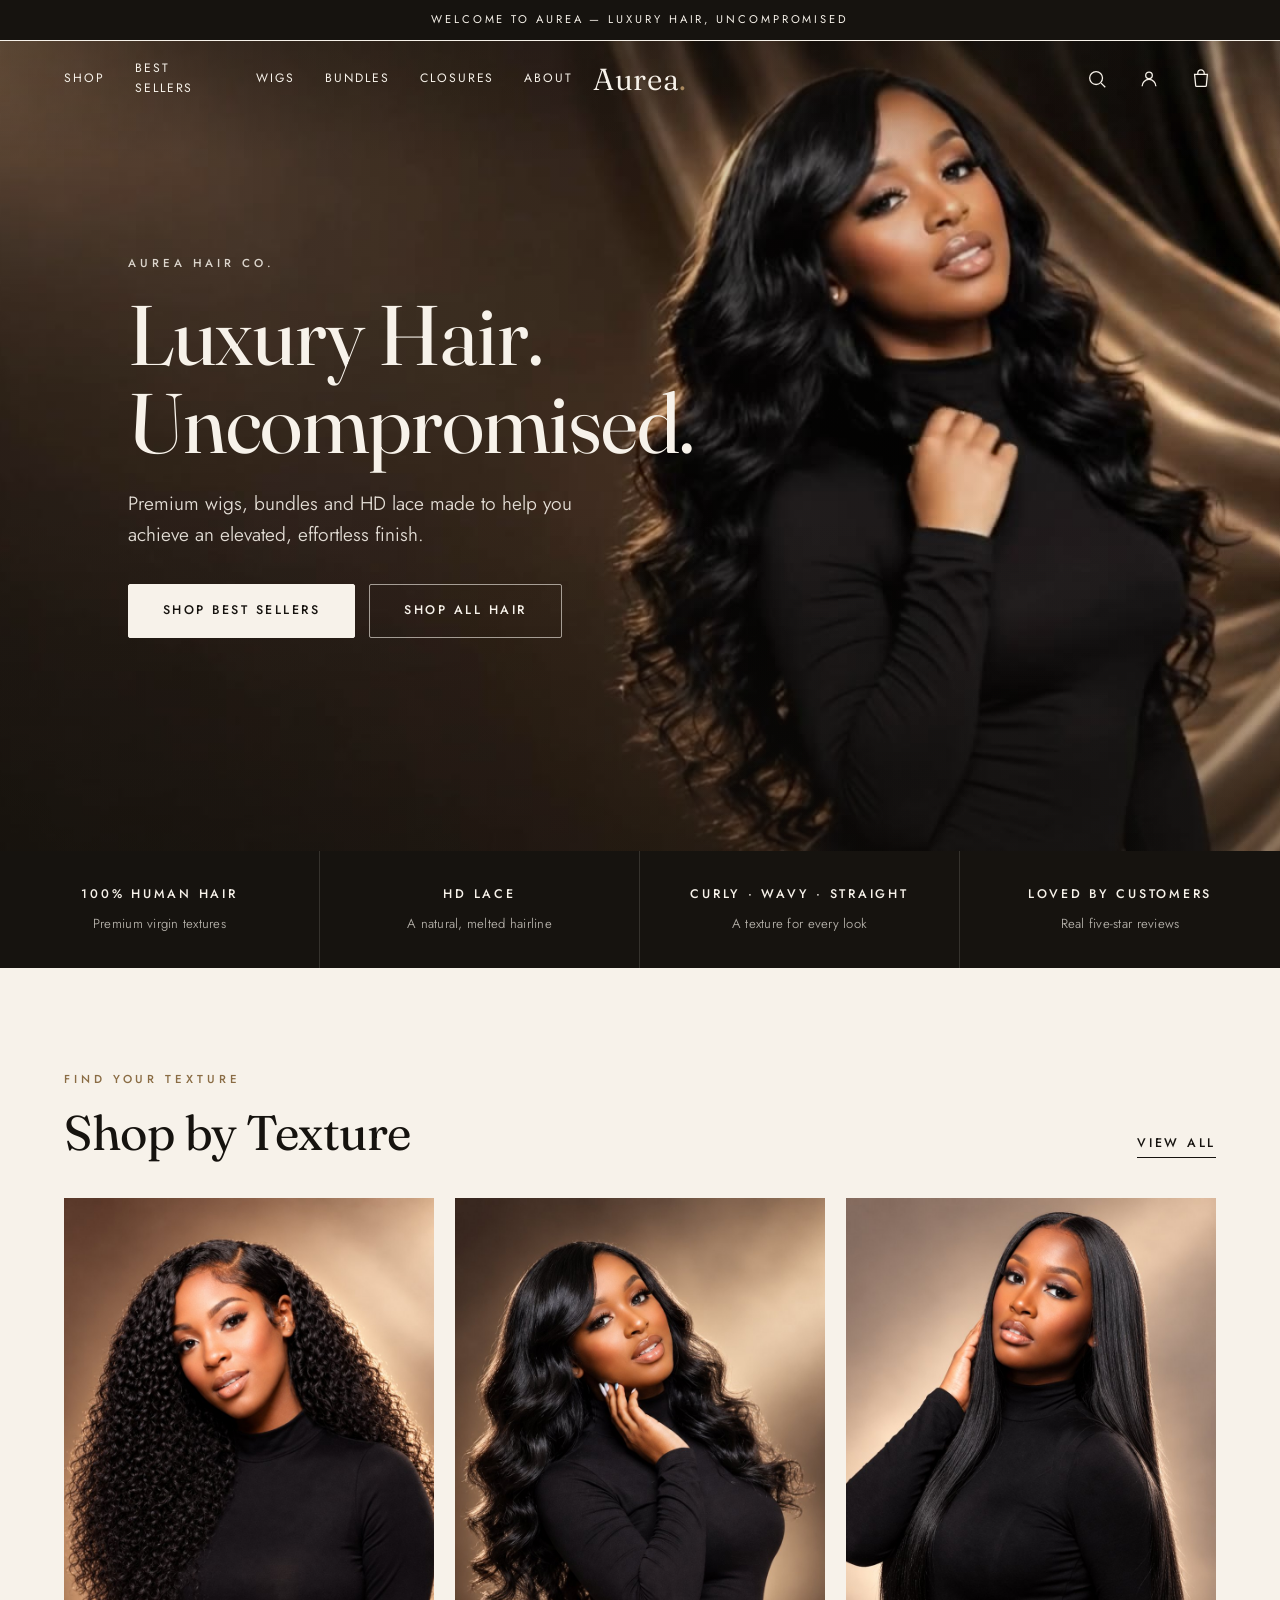
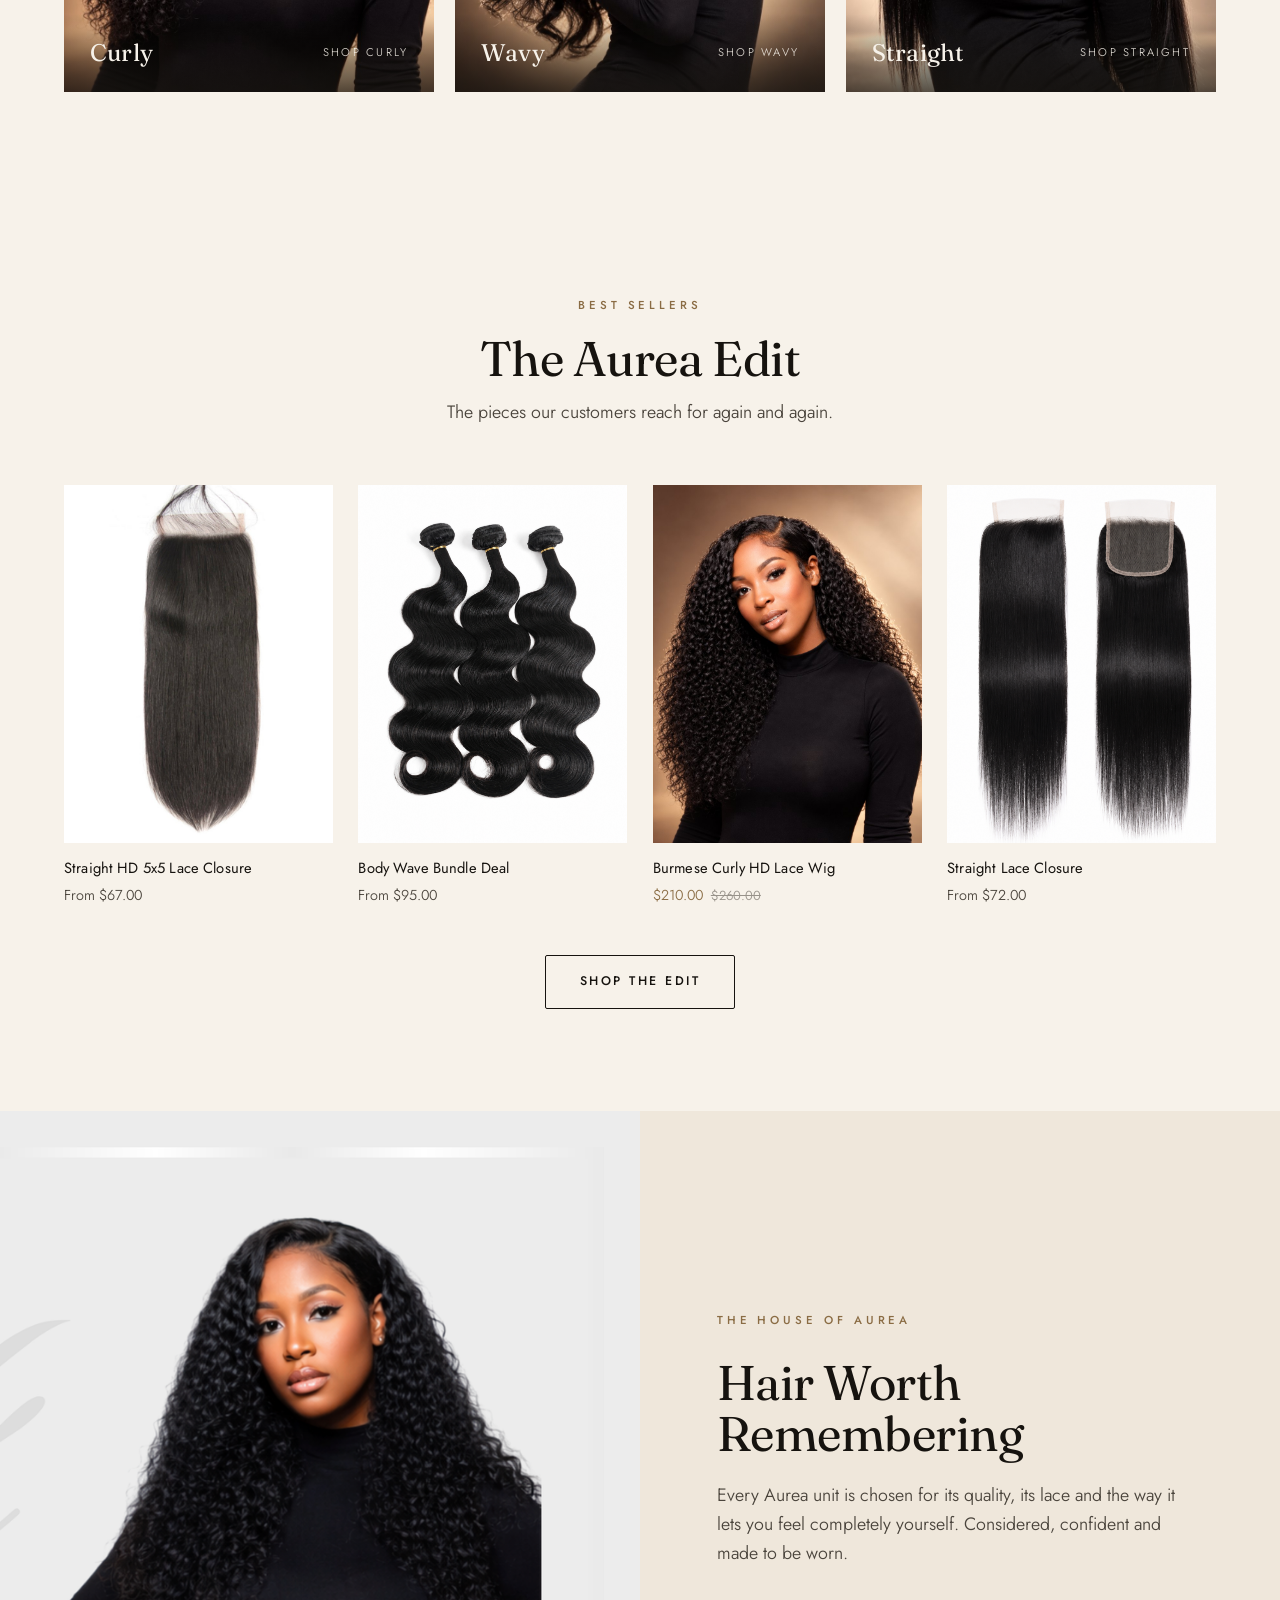
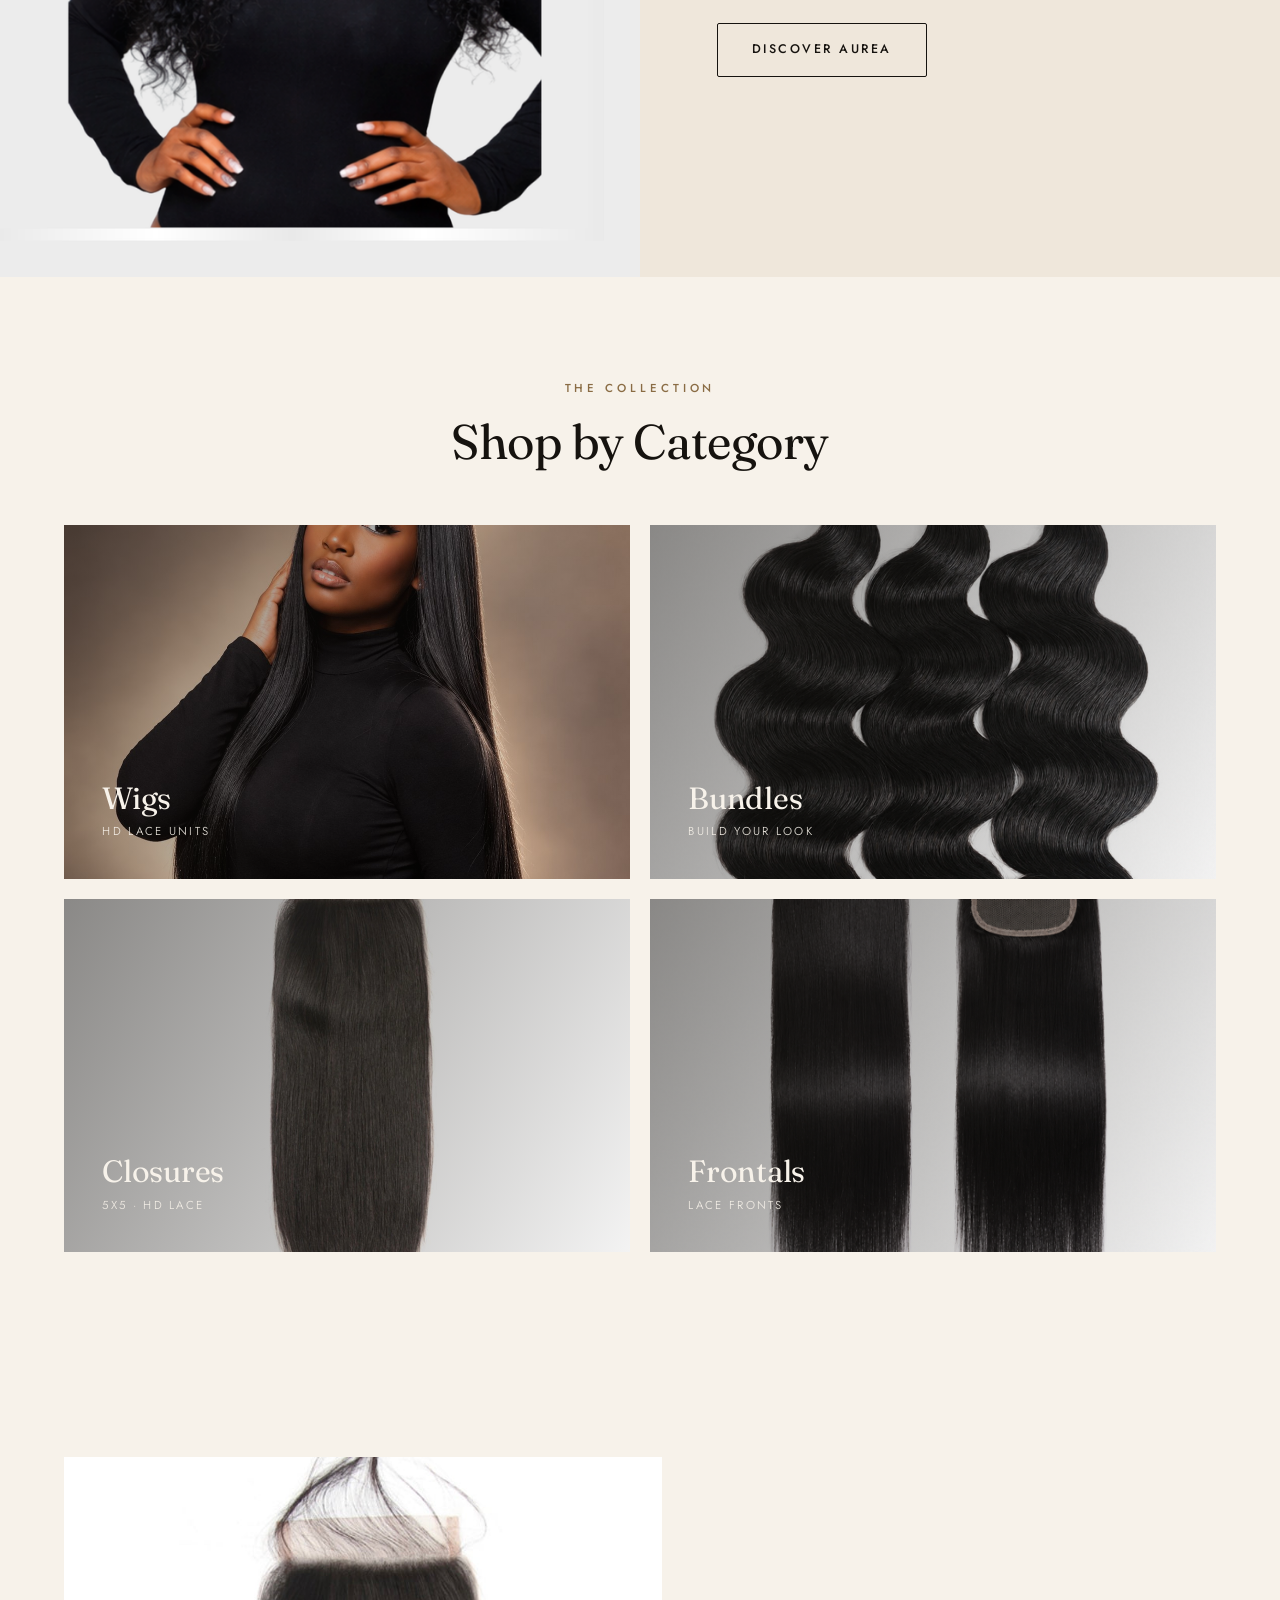
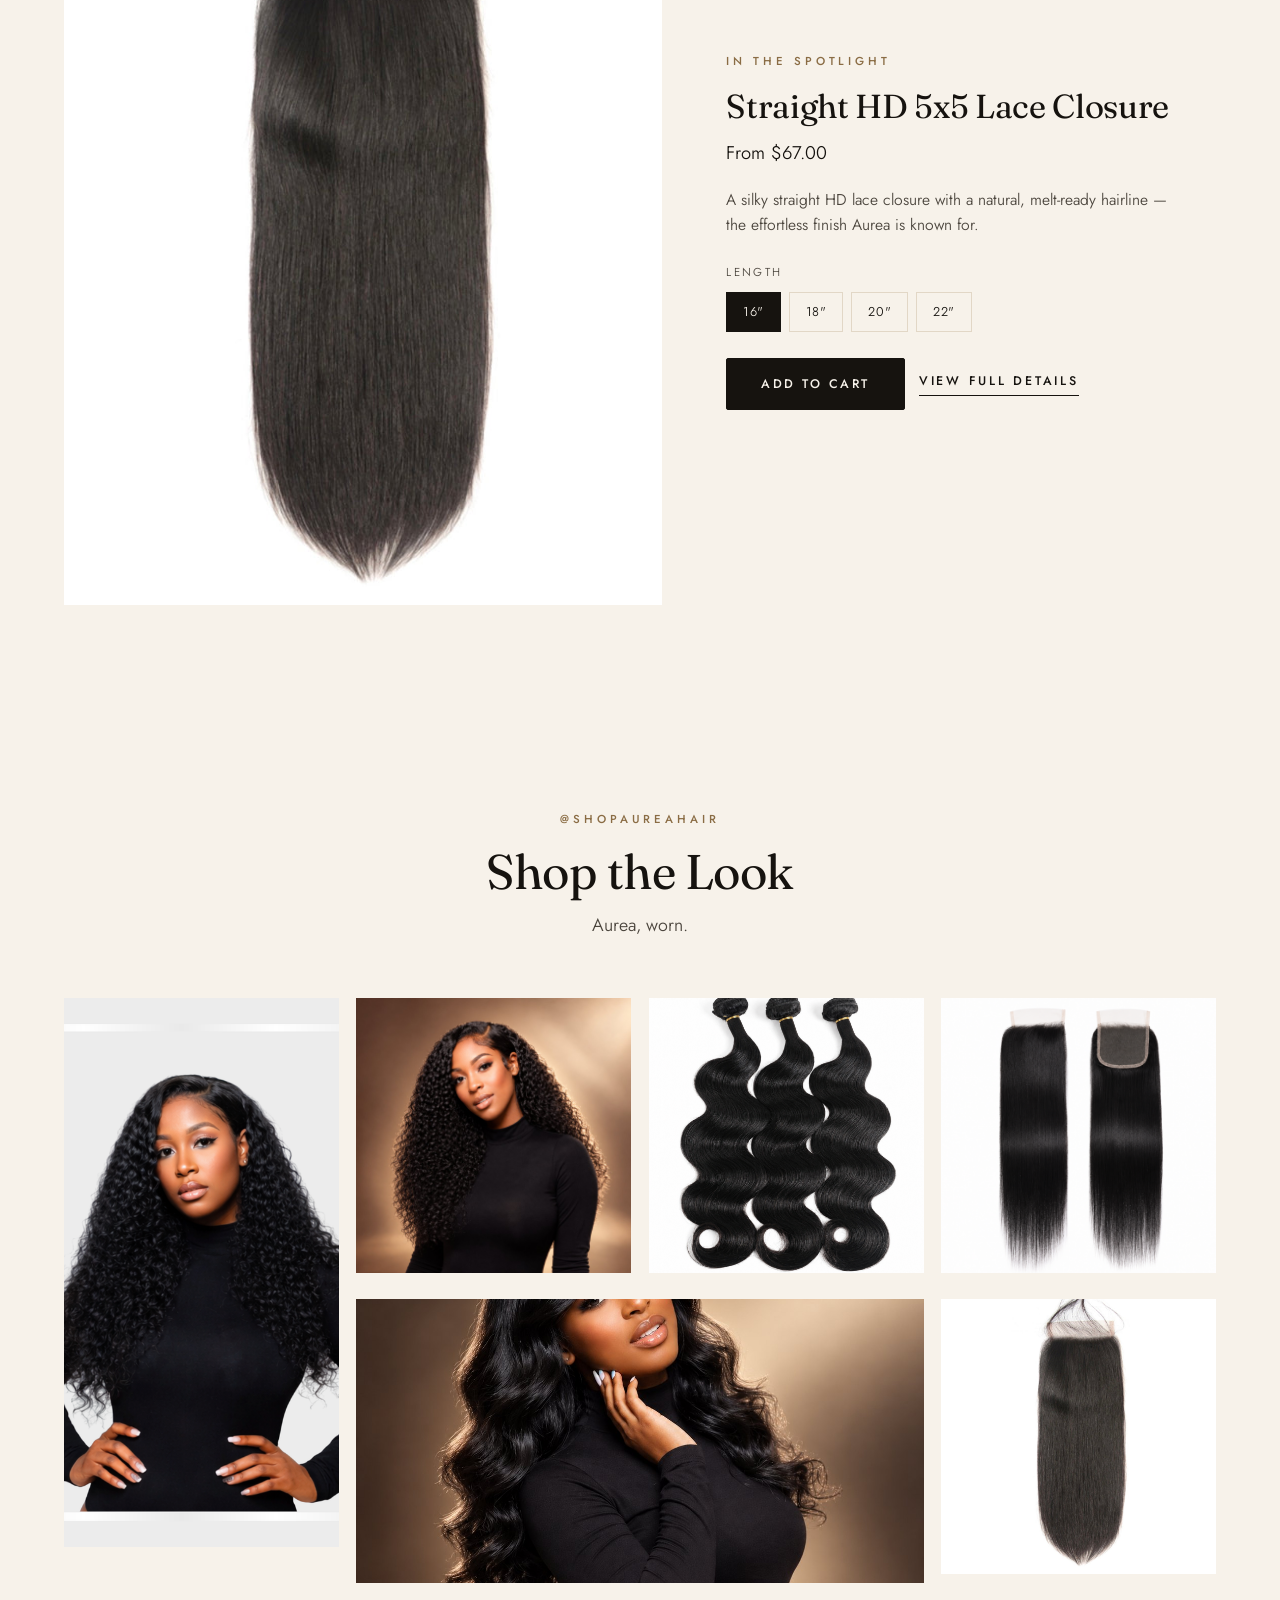
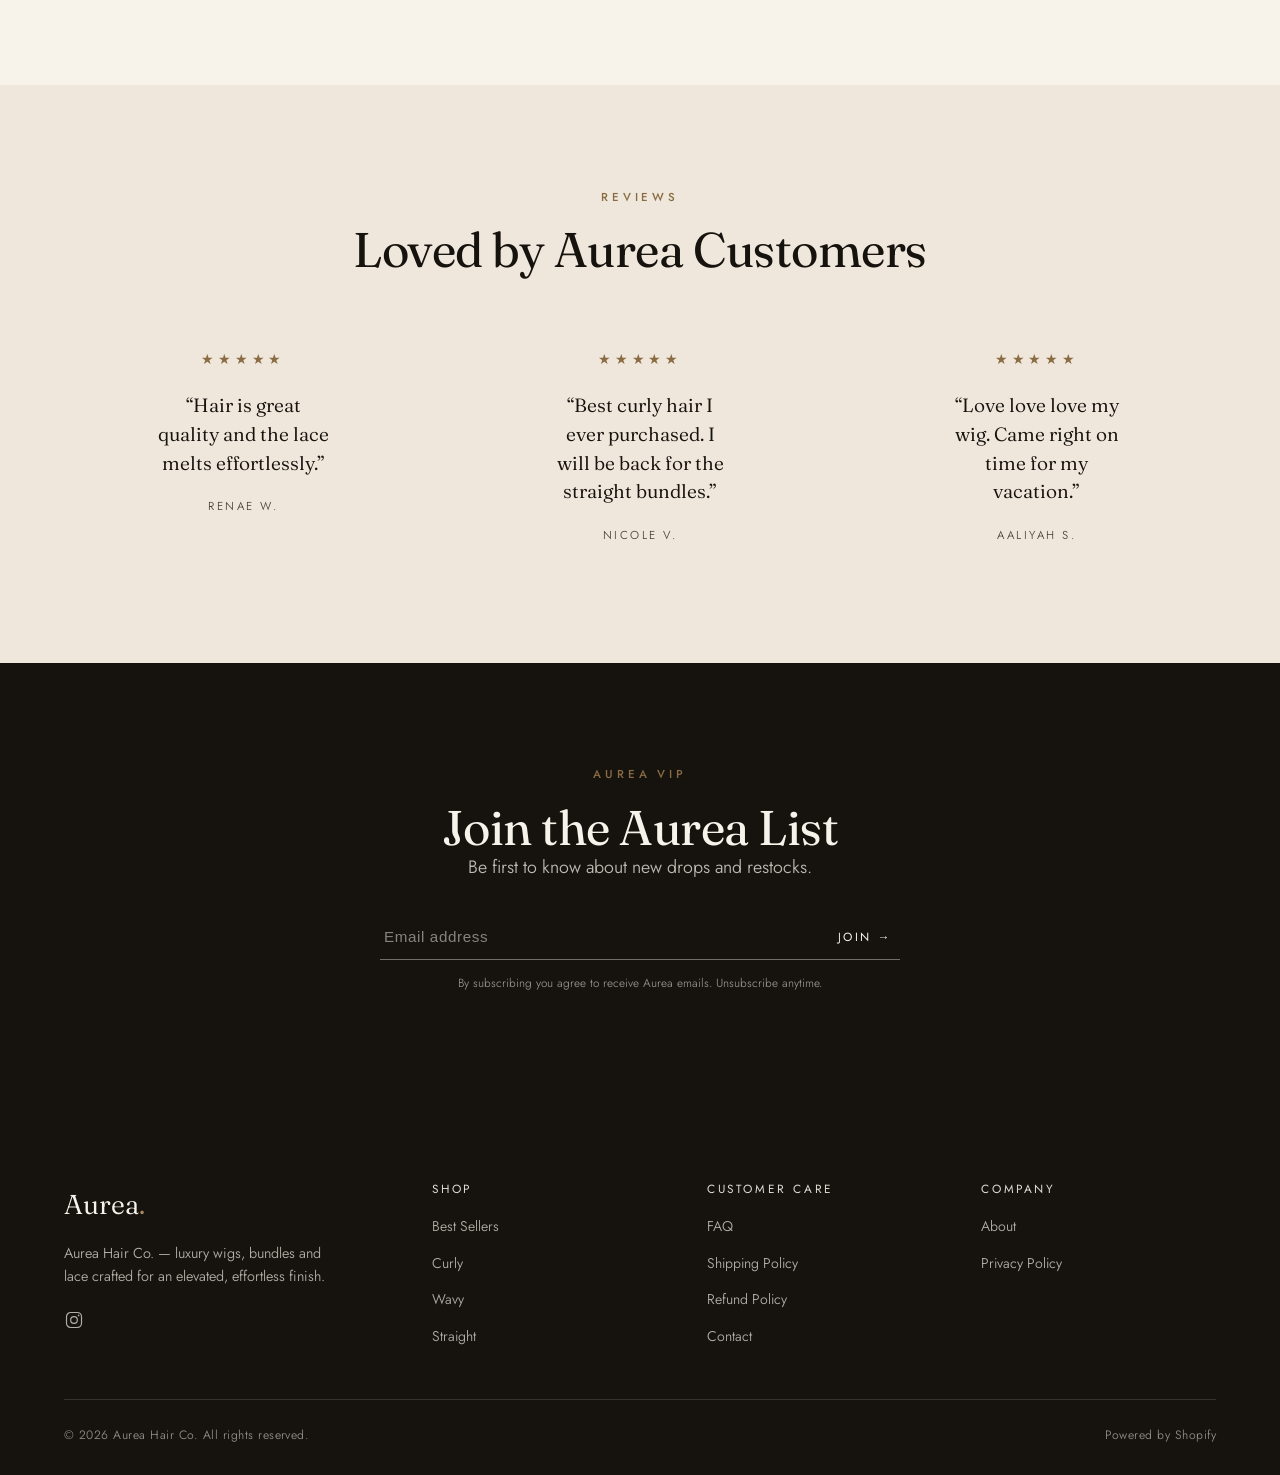
==== commit 988cab80: "Hero: new clearer campaign video, visible CTAs, transparent luxury nav, new texture imagery - Replac" ====
--- a/preview.html
+++ b/preview.html
@@ -10,7 +10,7 @@
 <link rel="stylesheet" href="assets/base.css">
 <style>body{opacity:1}</style>
 </head>
-<body>
+<body class="template-index">
 
 <!-- NOTE: static visual preview of the Shopify homepage. Prices/products are illustrative;
      the real theme pulls them live from Shopify. -->
@@ -21,7 +21,7 @@
   </div>
 </div>
 
-<header class="header" data-header>
+<header class="header header--transparent" data-header>
   <div class="container">
     <div class="header__bar">
       <nav class="header__nav">
@@ -50,7 +50,7 @@
       <source src="assets/aurea-hero.mp4" type="video/mp4">
       <img src="assets/aurea-hero-poster.jpg" alt="Aurea Hair Co.">
     </video>
-    <div class="hero__overlay" style="background:linear-gradient(100deg, rgba(22,19,15,.38) 0%, rgba(22,19,15,.15) 58%, rgba(22,19,15,0) 100%), linear-gradient(to top, rgba(22,19,15,.38) 0%, rgba(22,19,15,0) 42%);"></div>
+    <div class="hero__overlay" style="background:linear-gradient(100deg, rgba(22,19,15,.42) 0%, rgba(22,19,15,.16) 58%, rgba(22,19,15,0) 100%), linear-gradient(to top, rgba(22,19,15,.42) 0%, rgba(22,19,15,0) 42%), linear-gradient(to bottom, rgba(22,19,15,.34) 0%, rgba(22,19,15,0) 15%);"></div>
   </div>
   <div class="hero__content">
     <div class="container"><div class="hero__inner">
@@ -58,8 +58,8 @@
       <h1 class="hero__title">Luxury Hair.<br>Uncompromised.</h1>
       <p class="hero__text">Premium wigs, bundles and HD lace made to help you achieve an elevated, effortless finish.</p>
       <div class="hero__cta">
-        <a class="btn" href="#">Shop Best Sellers</a>
-        <a class="btn btn--ghost" href="#">Shop All Hair</a>
+        <a class="btn btn--light" href="#">Shop Best Sellers</a>
+        <a class="btn btn--ghost-light" href="#">Shop All Hair</a>
       </div>
     </div></div>
   </div>
@@ -77,9 +77,9 @@
 <section class="section container">
   <div class="texture__head"><div><p class="eyebrow">Find Your Texture</p><h2 class="h-lg">Shop by Texture</h2></div><a class="link-underline" href="#">View All</a></div>
   <div class="texture__grid">
-    <a class="texture-card" href="#"><div class="texture-card__media"><img src="assets/aurea-texture-curly-clean.png" alt="Curly"></div><div class="texture-card__label"><h3>Curly</h3><span>Shop Curly</span></div></a>
-    <a class="texture-card" href="#"><div class="texture-card__media"><img src="assets/aurea-texture-wavy-clean.png" alt="Wavy"></div><div class="texture-card__label"><h3>Wavy</h3><span>Shop Wavy</span></div></a>
-    <a class="texture-card" href="#"><div class="texture-card__media"><img src="assets/aurea-texture-straight-clean.png" alt="Straight"></div><div class="texture-card__label"><h3>Straight</h3><span>Shop Straight</span></div></a>
+    <a class="texture-card" href="#"><div class="texture-card__media"><img src="assets/aurea-texture-curly-clean.jpg" alt="Curly"></div><div class="texture-card__label"><h3>Curly</h3><span>Shop Curly</span></div></a>
+    <a class="texture-card" href="#"><div class="texture-card__media"><img src="assets/aurea-texture-wavy-clean.jpg" alt="Wavy"></div><div class="texture-card__label"><h3>Wavy</h3><span>Shop Wavy</span></div></a>
+    <a class="texture-card" href="#"><div class="texture-card__media"><img src="assets/aurea-texture-straight-clean.jpg" alt="Straight"></div><div class="texture-card__label"><h3>Straight</h3><span>Shop Straight</span></div></a>
   </div>
 </section>
 
@@ -89,7 +89,7 @@
   <div class="product-grid">
     <div class="product-card"><a class="product-card__media" href="#"><img src="assets/aurea-look-2.jpg" alt=""></a><h3 class="product-card__title">Straight HD 5x5 Lace Closure</h3><span class="product-card__price"><span>From $67.00</span></span></div>
     <div class="product-card"><a class="product-card__media" href="#"><img src="assets/aurea-look-4.png" alt=""></a><h3 class="product-card__title">Body Wave Bundle Deal</h3><span class="product-card__price"><span>From $95.00</span></span></div>
-    <div class="product-card"><a class="product-card__media" href="#"><img src="assets/aurea-texture-curly-clean.png" alt=""></a><h3 class="product-card__title">Burmese Curly HD Lace Wig</h3><span class="product-card__price"><span class="price--sale">$210.00</span> <span class="price--was">$260.00</span></span></div>
+    <div class="product-card"><a class="product-card__media" href="#"><img src="assets/aurea-texture-curly-clean.jpg" alt=""></a><h3 class="product-card__title">Burmese Curly HD Lace Wig</h3><span class="product-card__price"><span class="price--sale">$210.00</span> <span class="price--was">$260.00</span></span></div>
     <div class="product-card"><a class="product-card__media" href="#"><img src="assets/aurea-look-5.png" alt=""></a><h3 class="product-card__title">Straight Lace Closure</h3><span class="product-card__price"><span>From $72.00</span></span></div>
   </div>
   <div class="center" style="margin-top:48px;"><a class="btn btn--ghost" href="#">Shop the Edit</a></div>
@@ -110,7 +110,7 @@
 <section class="section container">
   <div class="collection__head"><p class="eyebrow">The Collection</p><h2 class="h-lg">Shop by Category</h2></div>
   <div class="category-grid">
-    <a class="category-card" href="#"><img src="assets/aurea-texture-straight-clean.png" alt="Wigs"><div class="category-card__overlay"><h3>Wigs</h3><span>HD Lace Units</span></div></a>
+    <a class="category-card" href="#"><img src="assets/aurea-texture-straight-clean.jpg" alt="Wigs"><div class="category-card__overlay"><h3>Wigs</h3><span>HD Lace Units</span></div></a>
     <a class="category-card" href="#"><img src="assets/aurea-look-4.png" alt="Bundles"><div class="category-card__overlay"><h3>Bundles</h3><span>Build Your Look</span></div></a>
     <a class="category-card" href="#"><img src="assets/aurea-look-2.jpg" alt="Closures"><div class="category-card__overlay"><h3>Closures</h3><span>5x5 · HD Lace</span></div></a>
     <a class="category-card" href="#"><img src="assets/aurea-look-5.png" alt="Frontals"><div class="category-card__overlay"><h3>Frontals</h3><span>Lace Fronts</span></div></a>
@@ -142,9 +142,9 @@
   <div class="collection__head"><p class="eyebrow">@shopaureahair</p><h2 class="h-lg">Shop the Look</h2><p class="lede" style="margin:14px auto 0;">Aurea, worn.</p></div>
   <div class="gallery">
     <div class="gallery__item gallery__item--tall"><img src="assets/aurea-editorial-model.png" alt=""></div>
-    <div class="gallery__item"><img src="assets/aurea-texture-curly-clean.png" alt=""></div>
+    <div class="gallery__item"><img src="assets/aurea-texture-curly-clean.jpg" alt=""></div>
     <div class="gallery__item"><img src="assets/aurea-look-4.png" alt=""></div>
-    <div class="gallery__item gallery__item--wide"><img src="assets/aurea-texture-wavy-clean.png" alt=""></div>
+    <div class="gallery__item gallery__item--wide"><img src="assets/aurea-texture-wavy-clean.jpg" alt=""></div>
     <div class="gallery__item"><img src="assets/aurea-look-5.png" alt=""></div>
     <div class="gallery__item"><img src="assets/aurea-look-2.jpg" alt=""></div>
   </div>
--- a/assets/base.css
+++ b/assets/base.css
@@ -19,6 +19,7 @@
   --font-sans:"Jost", "Helvetica Neue", Arial, sans-serif;
 
   --container:1400px;
+  --header-h:78px;
   --gutter:clamp(20px, 5vw, 64px);
   --radius:2px;
   --ease:cubic-bezier(.22,.61,.36,1);
@@ -122,8 +123,25 @@
 /* =========================================================
    HEADER
    ========================================================= */
-.header{position:sticky;top:0;z-index:60;background:var(--ivory);border-bottom:1px solid transparent;transition:box-shadow .4s var(--ease),background .4s var(--ease),border-color .4s var(--ease);}
+.header{position:sticky;top:0;z-index:60;background:var(--ivory);border-bottom:1px solid transparent;transition:box-shadow .4s var(--ease),background .4s var(--ease),border-color .4s var(--ease),color .4s var(--ease);}
 .header.is-stuck{box-shadow:0 8px 30px -20px rgba(22,19,15,.4);border-bottom-color:var(--line);}
+
+/* Transparent luxury nav over the hero (homepage). Solid on scroll. */
+.template-index .hero{margin-top:calc(var(--header-h) * -1);}
+.header--transparent{background:transparent;border-bottom-color:transparent;}
+.header--transparent .header__link,
+.header--transparent .header__logo,
+.header--transparent .header__icon,
+.header--transparent .header__toggle{color:var(--ivory);}
+.header--transparent .header__logo span{color:var(--champagne);}
+.header--transparent .header__link::after{background:var(--ivory);}
+.header--transparent.is-stuck{background:var(--ivory);}
+.header--transparent.is-stuck .header__link,
+.header--transparent.is-stuck .header__logo,
+.header--transparent.is-stuck .header__icon,
+.header--transparent.is-stuck .header__toggle{color:var(--ink);}
+.header--transparent.is-stuck .header__logo span{color:var(--champagne-deep);}
+.header--transparent.is-stuck .header__link::after{background:var(--ink);}
 .header__bar{display:grid;grid-template-columns:1fr auto 1fr;align-items:center;gap:20px;min-height:78px;}
 .header__nav{display:flex;align-items:center;gap:30px;}
 .header__logo{justify-self:center;font-family:var(--font-serif);font-size:clamp(1.35rem,2.4vw,1.9rem);letter-spacing:.02em;line-height:1;white-space:nowrap;}
@@ -369,6 +387,7 @@
   .product-grid,.search-results-grid{grid-template-columns:repeat(3,1fr);}
 }
 @media (max-width:900px){
+  :root{--header-h:64px;}
   .header__nav{display:none;}
   .header__toggle{display:inline-flex;}
   .header__bar{grid-template-columns:auto 1fr auto;min-height:64px;}
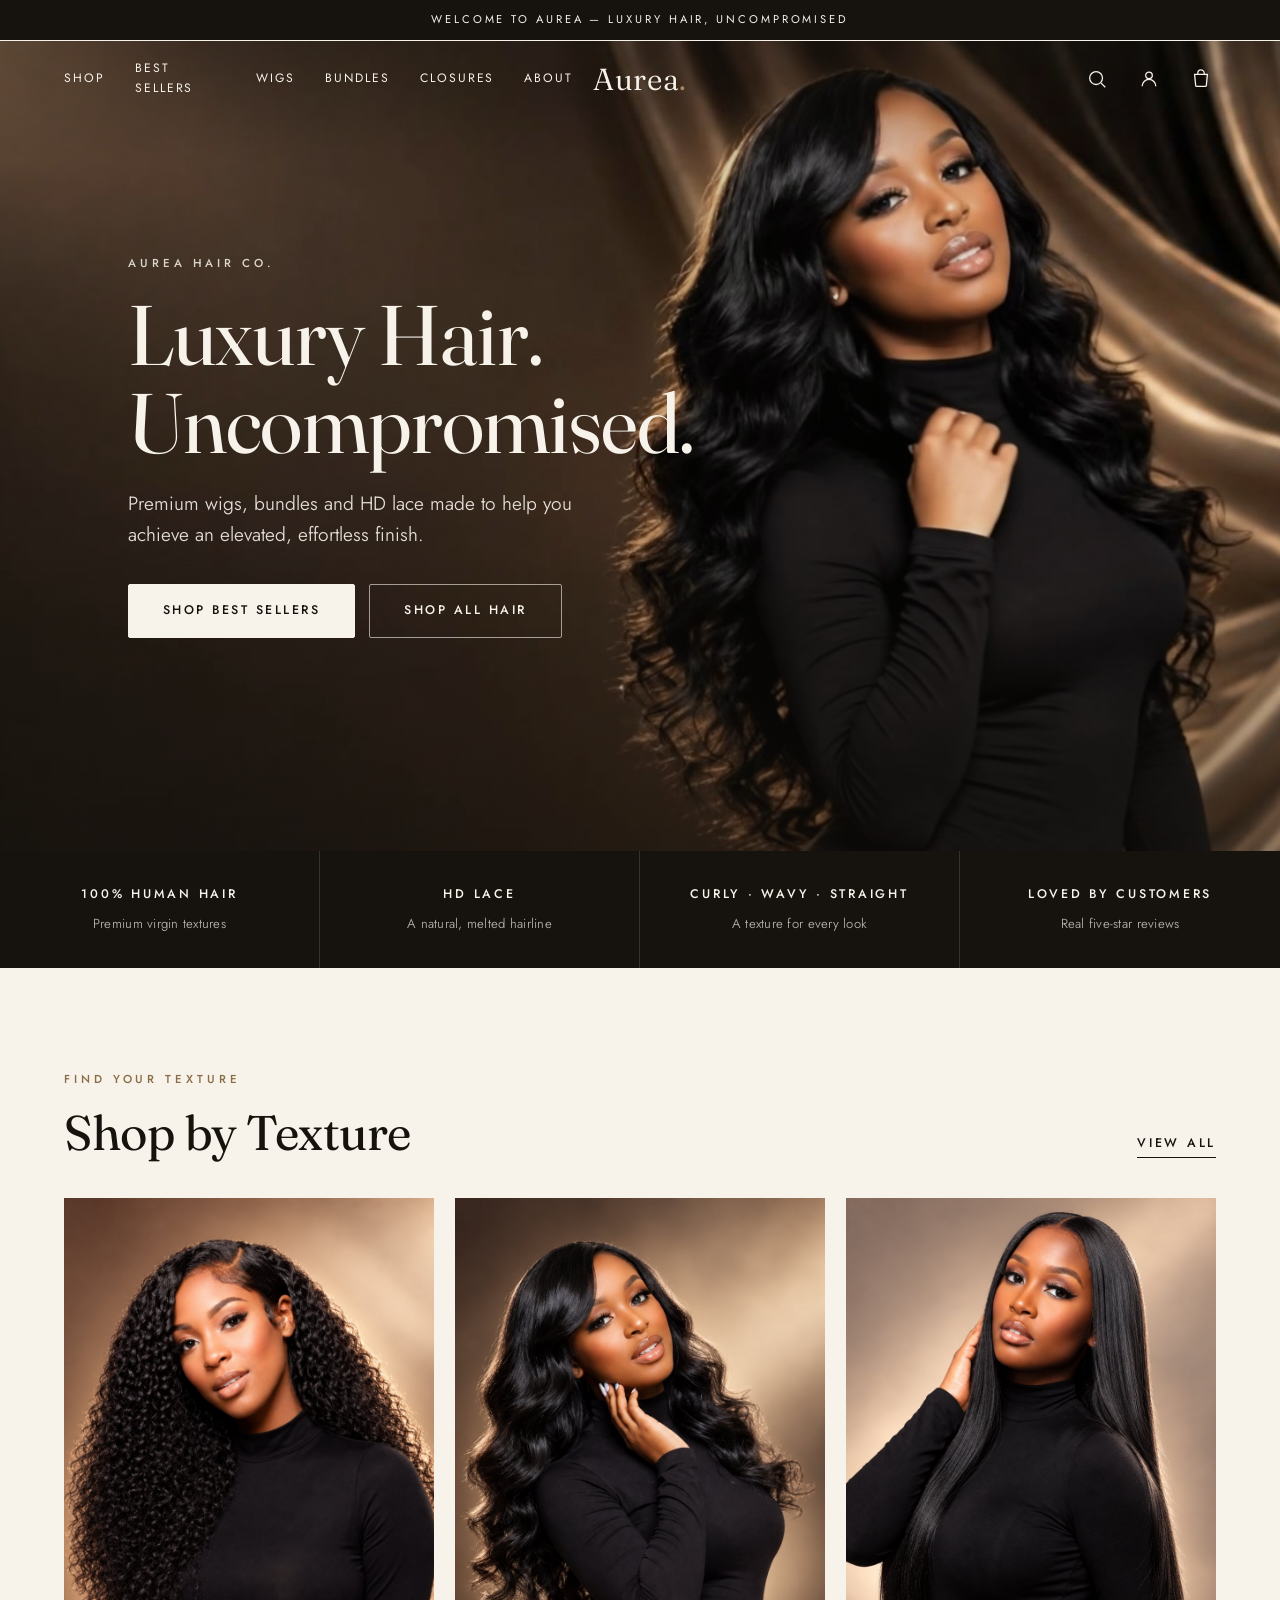
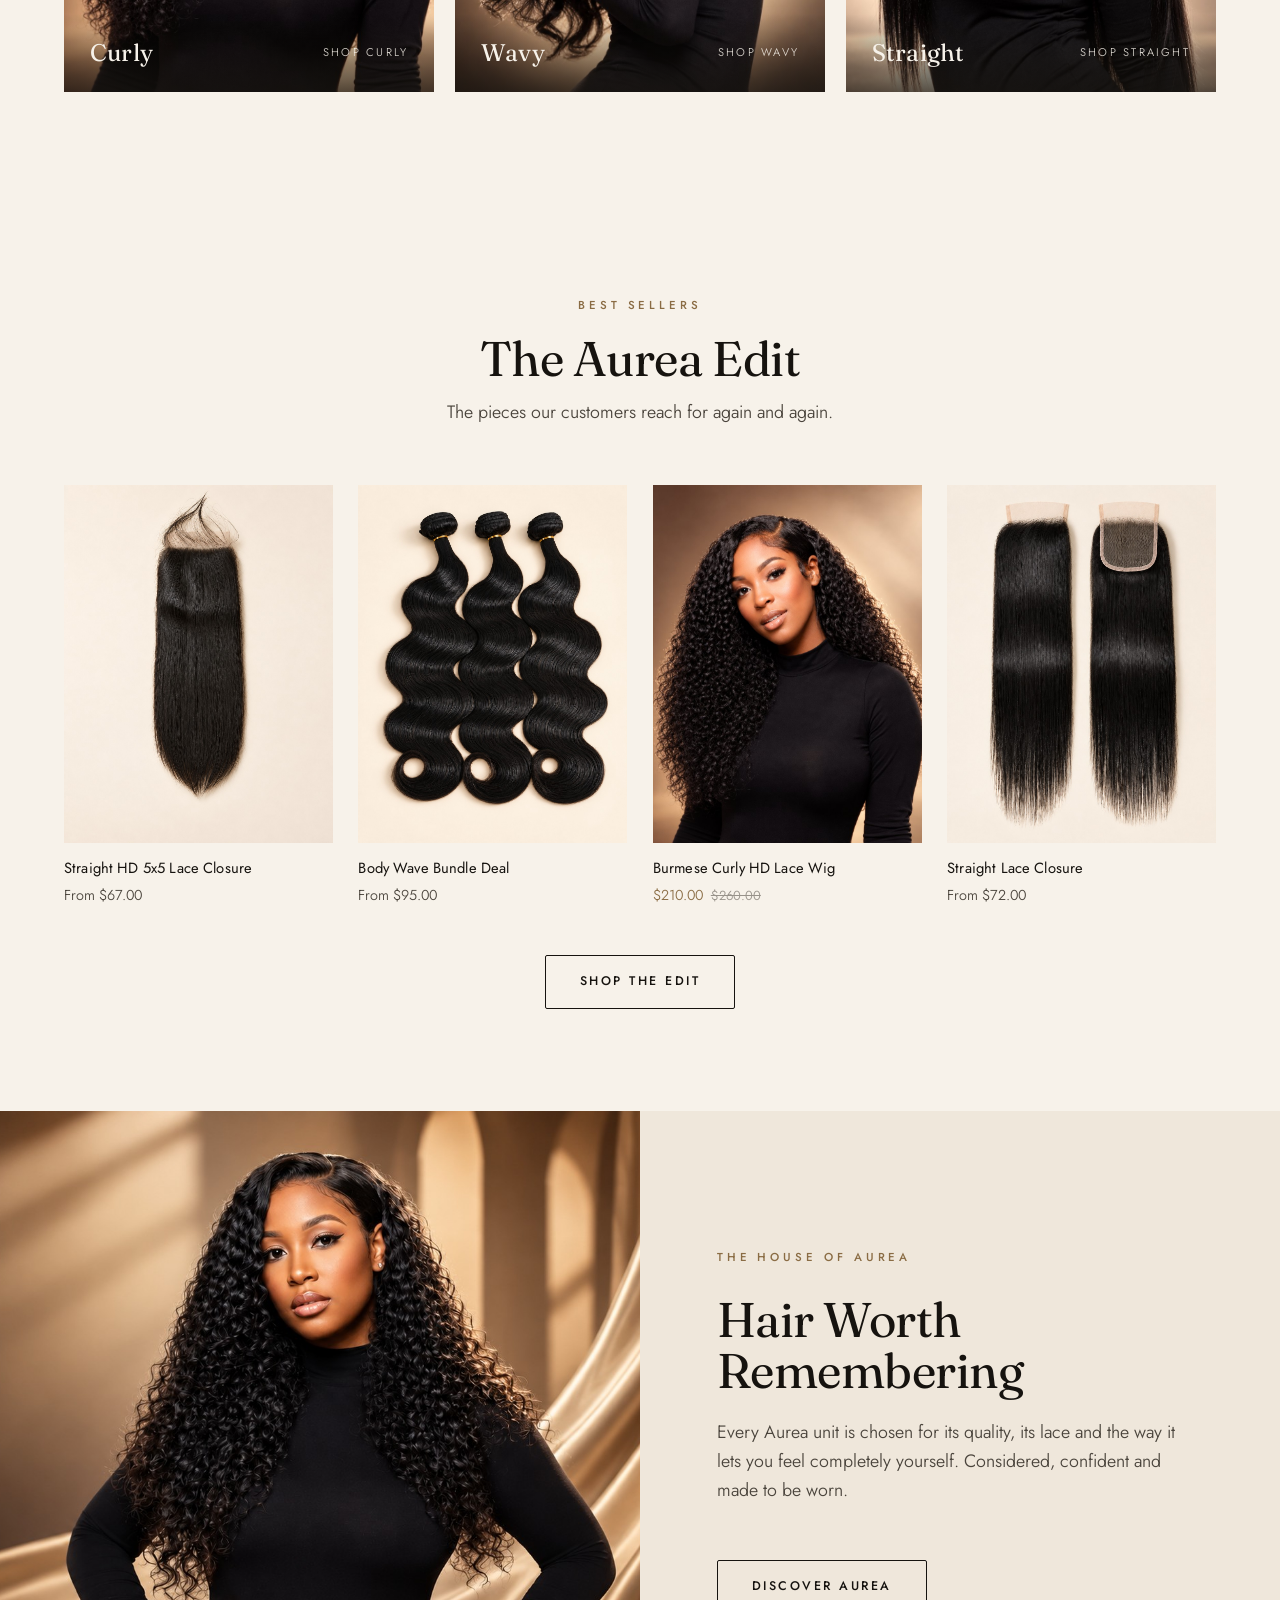
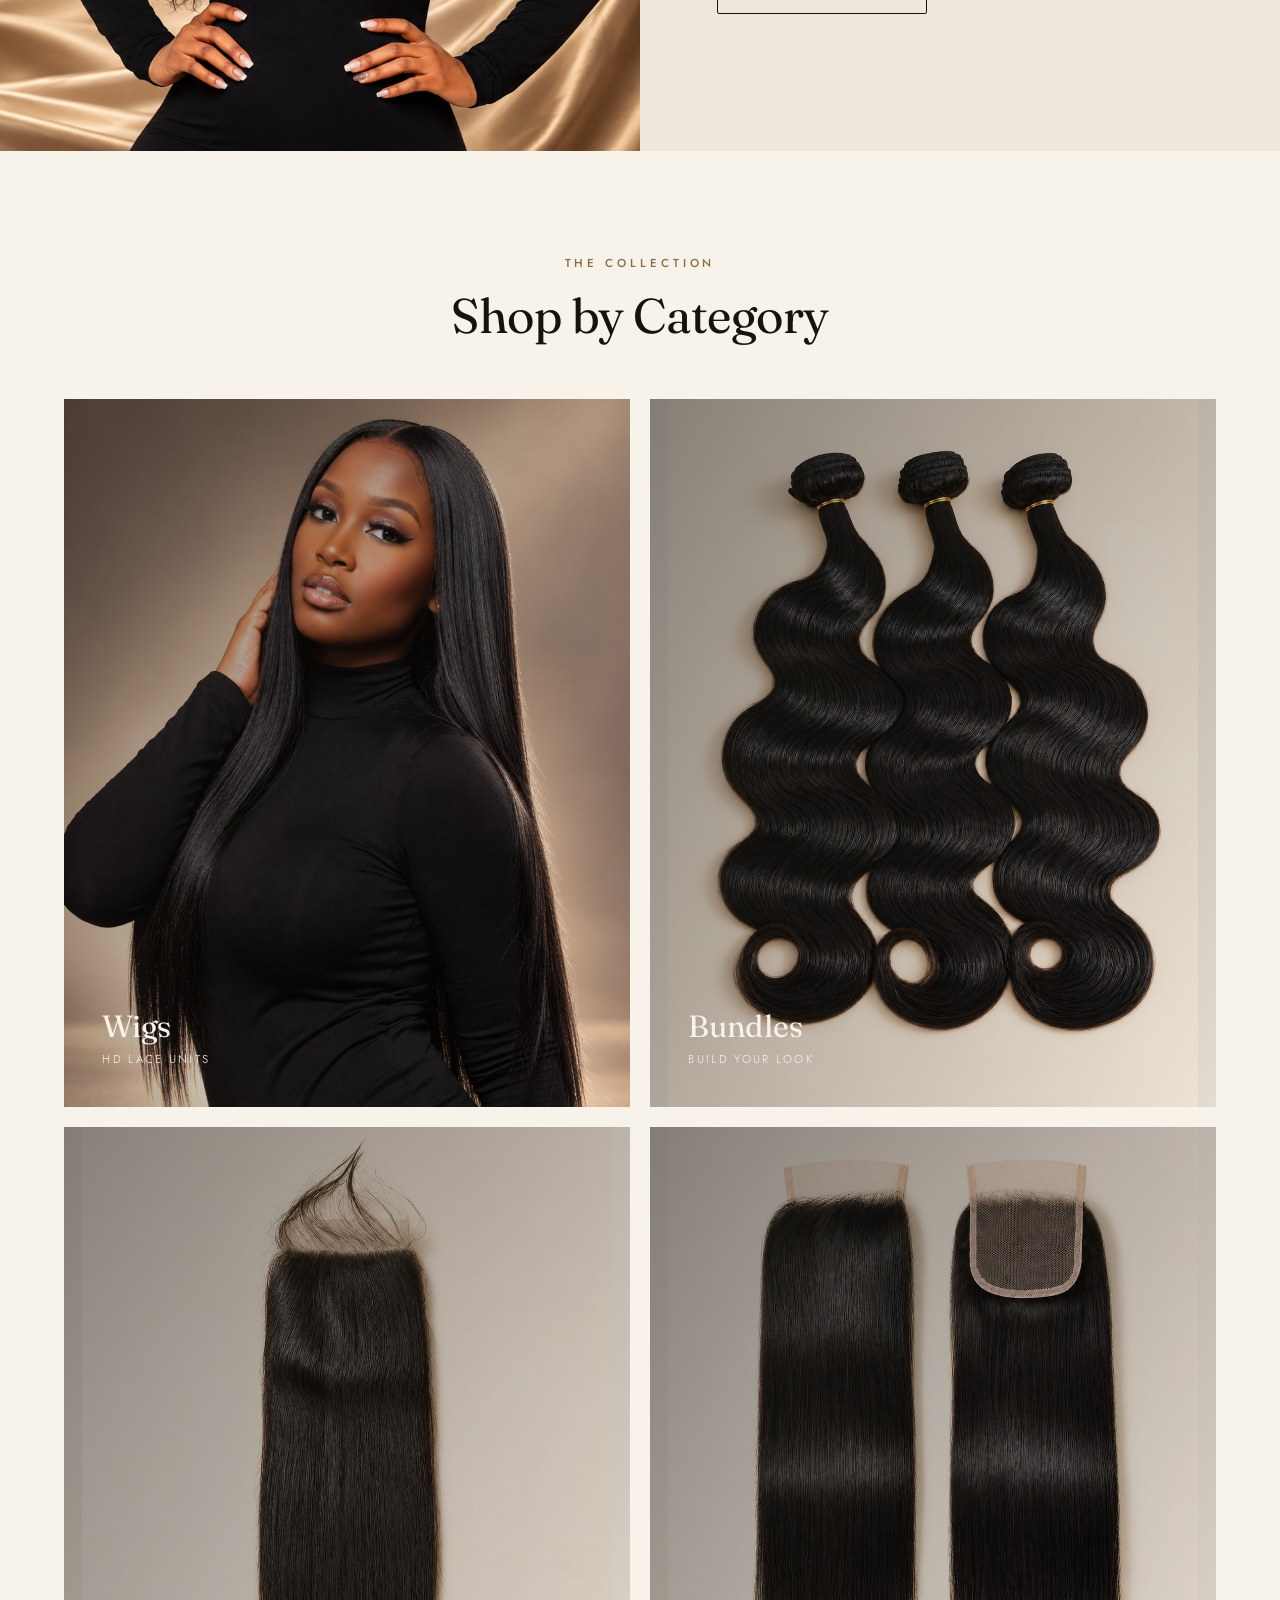
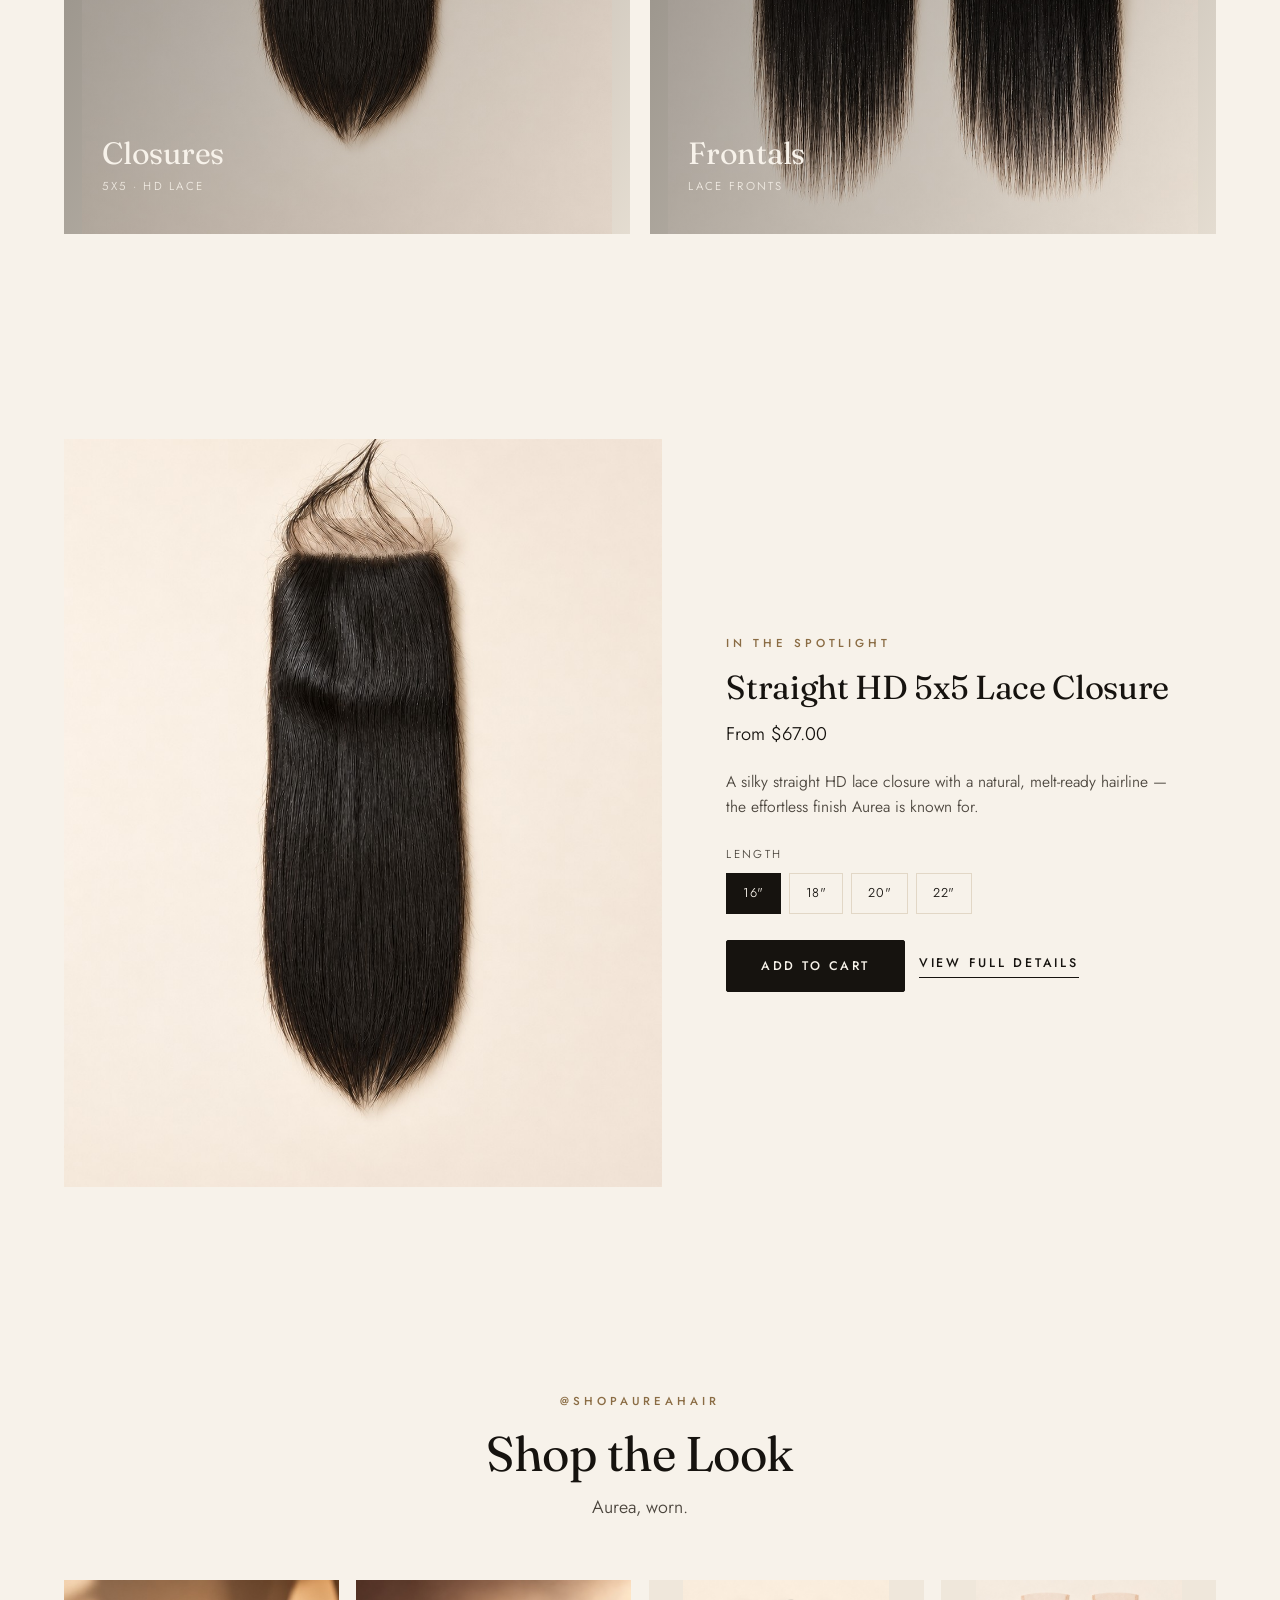
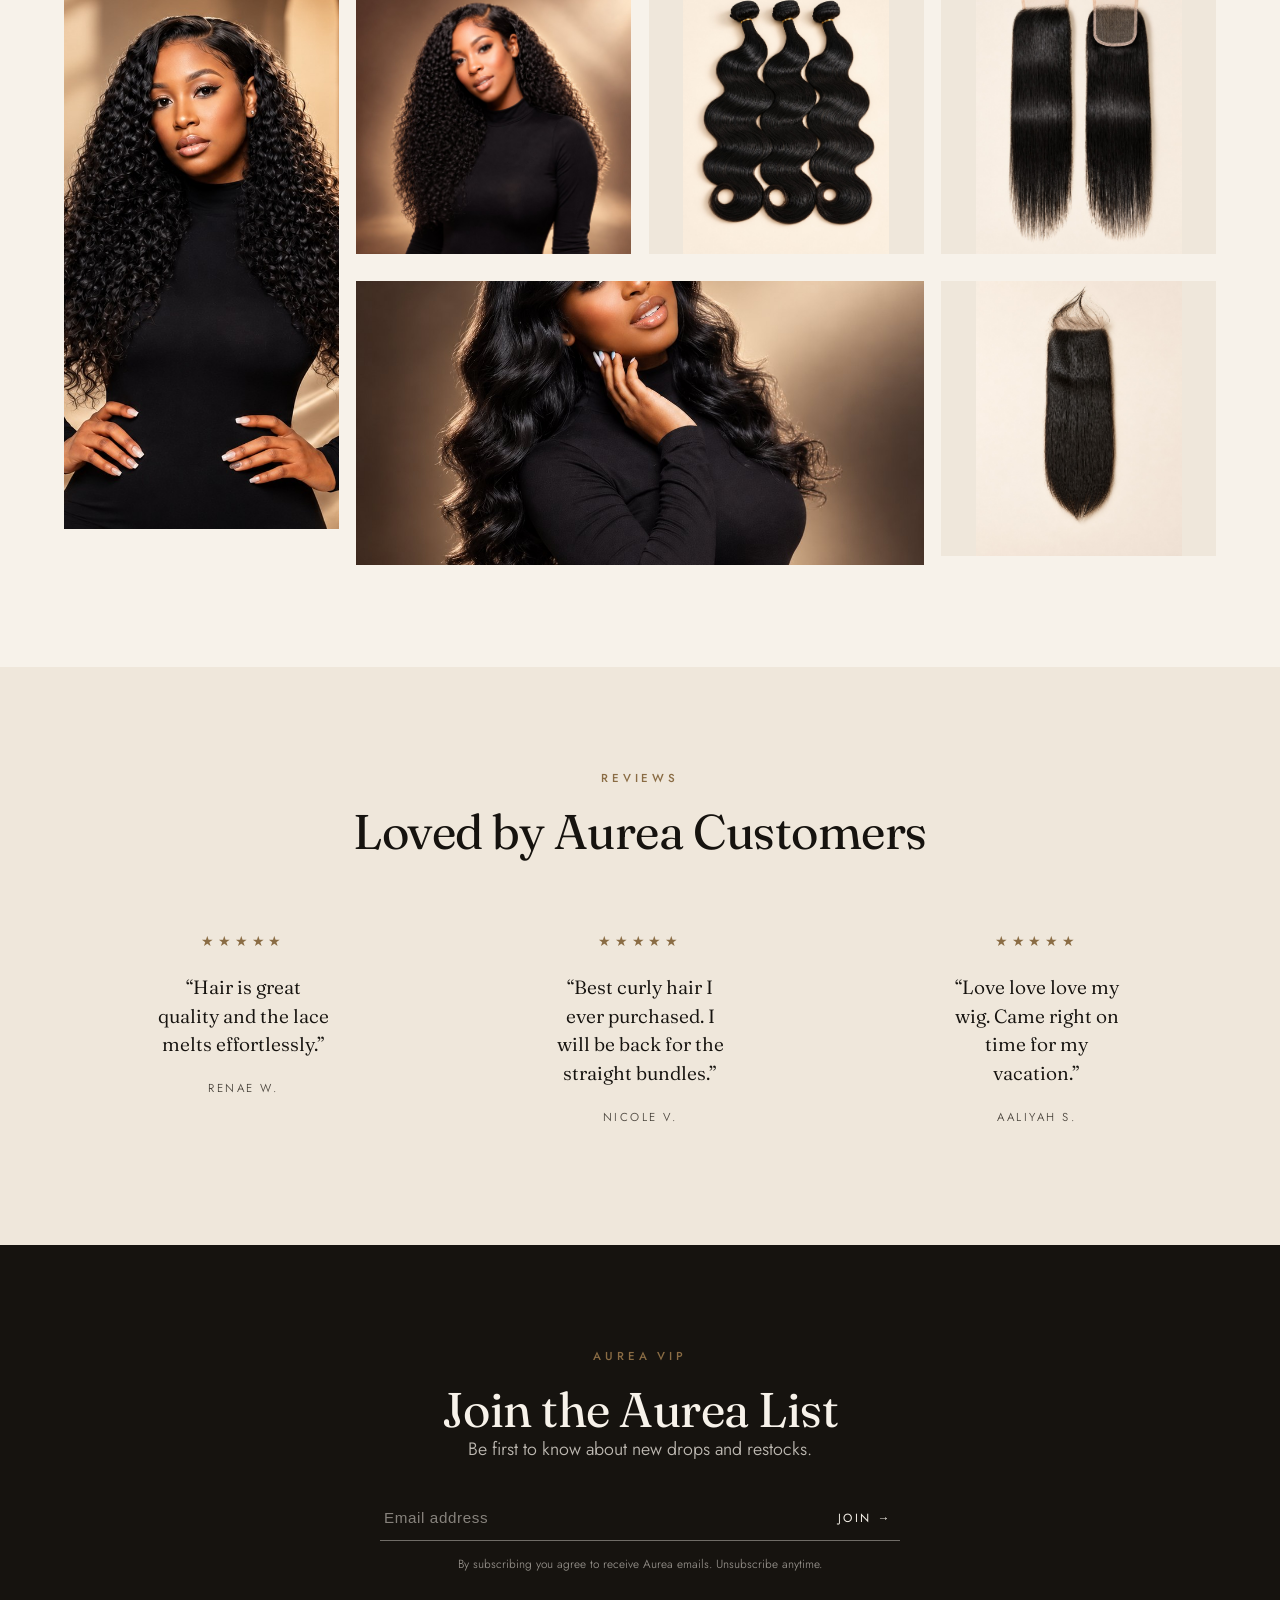
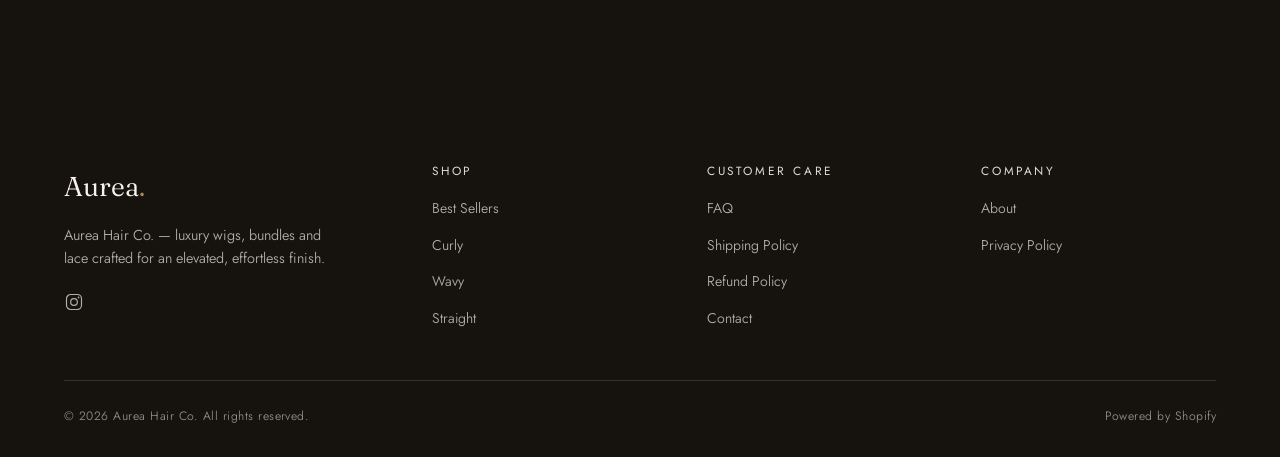
==== commit 713304d5: "Full-quality hero video, new product/editorial imagery, fix category & gallery cropping - Hero video" ====
--- a/preview.html
+++ b/preview.html
@@ -88,16 +88,16 @@
   <div class="collection__head"><p class="eyebrow">Best Sellers</p><h2 class="h-lg">The Aurea Edit</h2><p class="lede" style="margin:14px auto 0;">The pieces our customers reach for again and again.</p></div>
   <div class="product-grid">
     <div class="product-card"><a class="product-card__media" href="#"><img src="assets/aurea-look-2.jpg" alt=""></a><h3 class="product-card__title">Straight HD 5x5 Lace Closure</h3><span class="product-card__price"><span>From $67.00</span></span></div>
-    <div class="product-card"><a class="product-card__media" href="#"><img src="assets/aurea-look-4.png" alt=""></a><h3 class="product-card__title">Body Wave Bundle Deal</h3><span class="product-card__price"><span>From $95.00</span></span></div>
+    <div class="product-card"><a class="product-card__media" href="#"><img src="assets/aurea-look-4.jpg" alt=""></a><h3 class="product-card__title">Body Wave Bundle Deal</h3><span class="product-card__price"><span>From $95.00</span></span></div>
     <div class="product-card"><a class="product-card__media" href="#"><img src="assets/aurea-texture-curly-clean.jpg" alt=""></a><h3 class="product-card__title">Burmese Curly HD Lace Wig</h3><span class="product-card__price"><span class="price--sale">$210.00</span> <span class="price--was">$260.00</span></span></div>
-    <div class="product-card"><a class="product-card__media" href="#"><img src="assets/aurea-look-5.png" alt=""></a><h3 class="product-card__title">Straight Lace Closure</h3><span class="product-card__price"><span>From $72.00</span></span></div>
+    <div class="product-card"><a class="product-card__media" href="#"><img src="assets/aurea-look-5.jpg" alt=""></a><h3 class="product-card__title">Straight Lace Closure</h3><span class="product-card__price"><span>From $72.00</span></span></div>
   </div>
   <div class="center" style="margin-top:48px;"><a class="btn btn--ghost" href="#">Shop the Edit</a></div>
 </section>
 
 <!-- EDITORIAL STORY -->
 <section class="editorial">
-  <div class="editorial__media"><img src="assets/aurea-editorial-model.png" alt="Aurea model"></div>
+  <div class="editorial__media"><img src="assets/aurea-editorial-model.jpg" alt="Aurea model"></div>
   <div class="editorial__body">
     <p class="eyebrow">The House of Aurea</p>
     <h2 class="h-lg">Hair Worth Remembering</h2>
@@ -111,9 +111,9 @@
   <div class="collection__head"><p class="eyebrow">The Collection</p><h2 class="h-lg">Shop by Category</h2></div>
   <div class="category-grid">
     <a class="category-card" href="#"><img src="assets/aurea-texture-straight-clean.jpg" alt="Wigs"><div class="category-card__overlay"><h3>Wigs</h3><span>HD Lace Units</span></div></a>
-    <a class="category-card" href="#"><img src="assets/aurea-look-4.png" alt="Bundles"><div class="category-card__overlay"><h3>Bundles</h3><span>Build Your Look</span></div></a>
-    <a class="category-card" href="#"><img src="assets/aurea-look-2.jpg" alt="Closures"><div class="category-card__overlay"><h3>Closures</h3><span>5x5 · HD Lace</span></div></a>
-    <a class="category-card" href="#"><img src="assets/aurea-look-5.png" alt="Frontals"><div class="category-card__overlay"><h3>Frontals</h3><span>Lace Fronts</span></div></a>
+    <a class="category-card pack" href="#"><img src="assets/aurea-look-4.jpg" alt="Bundles"><div class="category-card__overlay"><h3>Bundles</h3><span>Build Your Look</span></div></a>
+    <a class="category-card pack" href="#"><img src="assets/aurea-look-2.jpg" alt="Closures"><div class="category-card__overlay"><h3>Closures</h3><span>5x5 · HD Lace</span></div></a>
+    <a class="category-card pack" href="#"><img src="assets/aurea-look-5.jpg" alt="Frontals"><div class="category-card__overlay"><h3>Frontals</h3><span>Lace Fronts</span></div></a>
   </div>
 </section>
 
@@ -141,12 +141,12 @@
 <section class="section container">
   <div class="collection__head"><p class="eyebrow">@shopaureahair</p><h2 class="h-lg">Shop the Look</h2><p class="lede" style="margin:14px auto 0;">Aurea, worn.</p></div>
   <div class="gallery">
-    <div class="gallery__item gallery__item--tall"><img src="assets/aurea-editorial-model.png" alt=""></div>
+    <div class="gallery__item gallery__item--tall"><img src="assets/aurea-editorial-model.jpg" alt=""></div>
     <div class="gallery__item"><img src="assets/aurea-texture-curly-clean.jpg" alt=""></div>
-    <div class="gallery__item"><img src="assets/aurea-look-4.png" alt=""></div>
+    <div class="gallery__item pack"><img src="assets/aurea-look-4.jpg" alt=""></div>
     <div class="gallery__item gallery__item--wide"><img src="assets/aurea-texture-wavy-clean.jpg" alt=""></div>
-    <div class="gallery__item"><img src="assets/aurea-look-5.png" alt=""></div>
-    <div class="gallery__item"><img src="assets/aurea-look-2.jpg" alt=""></div>
+    <div class="gallery__item pack"><img src="assets/aurea-look-5.jpg" alt=""></div>
+    <div class="gallery__item pack"><img src="assets/aurea-look-2.jpg" alt=""></div>
   </div>
 </section>
 
--- a/assets/base.css
+++ b/assets/base.css
@@ -267,7 +267,7 @@
    CATEGORY GRID
    ========================================================= */
 .category-grid{display:grid;grid-template-columns:repeat(2,1fr);gap:clamp(12px,1.6vw,20px);}
-.category-card{position:relative;display:block;overflow:hidden;aspect-ratio:16/10;background:var(--cream);}
+.category-card{position:relative;display:block;overflow:hidden;aspect-ratio:4/5;background:var(--cream);}
 .category-card img{width:100%;height:100%;object-fit:cover;transition:transform 1.1s var(--ease);}
 .category-card:hover img{transform:scale(1.06);}
 .category-card__overlay{position:absolute;inset:0;background:linear-gradient(120deg,rgba(22,19,15,.5),rgba(22,19,15,.05));display:flex;flex-direction:column;justify-content:flex-end;padding:clamp(22px,3vw,40px);color:var(--ivory);}
@@ -299,6 +299,11 @@
 .gallery__item--tall{grid-row:span 2;aspect-ratio:1/2;}
 .gallery__item--wide{grid-column:span 2;aspect-ratio:2/1;}
 .gallery__item img{width:100%;height:100%;object-fit:cover;transition:transform 1.1s var(--ease);}
+/* packshot tiles: show full product on matching cream, no cropping */
+.gallery__item.pack{background:var(--cream);}
+.gallery__item.pack img{object-fit:contain;}
+.category-card.pack{background:var(--cream);}
+.category-card.pack img{object-fit:contain;}
 .gallery__item:hover img{transform:scale(1.05);}
 .gallery__item .category-card__overlay{opacity:0;transition:opacity .4s var(--ease);}
 .gallery__item:hover .category-card__overlay{opacity:1;}
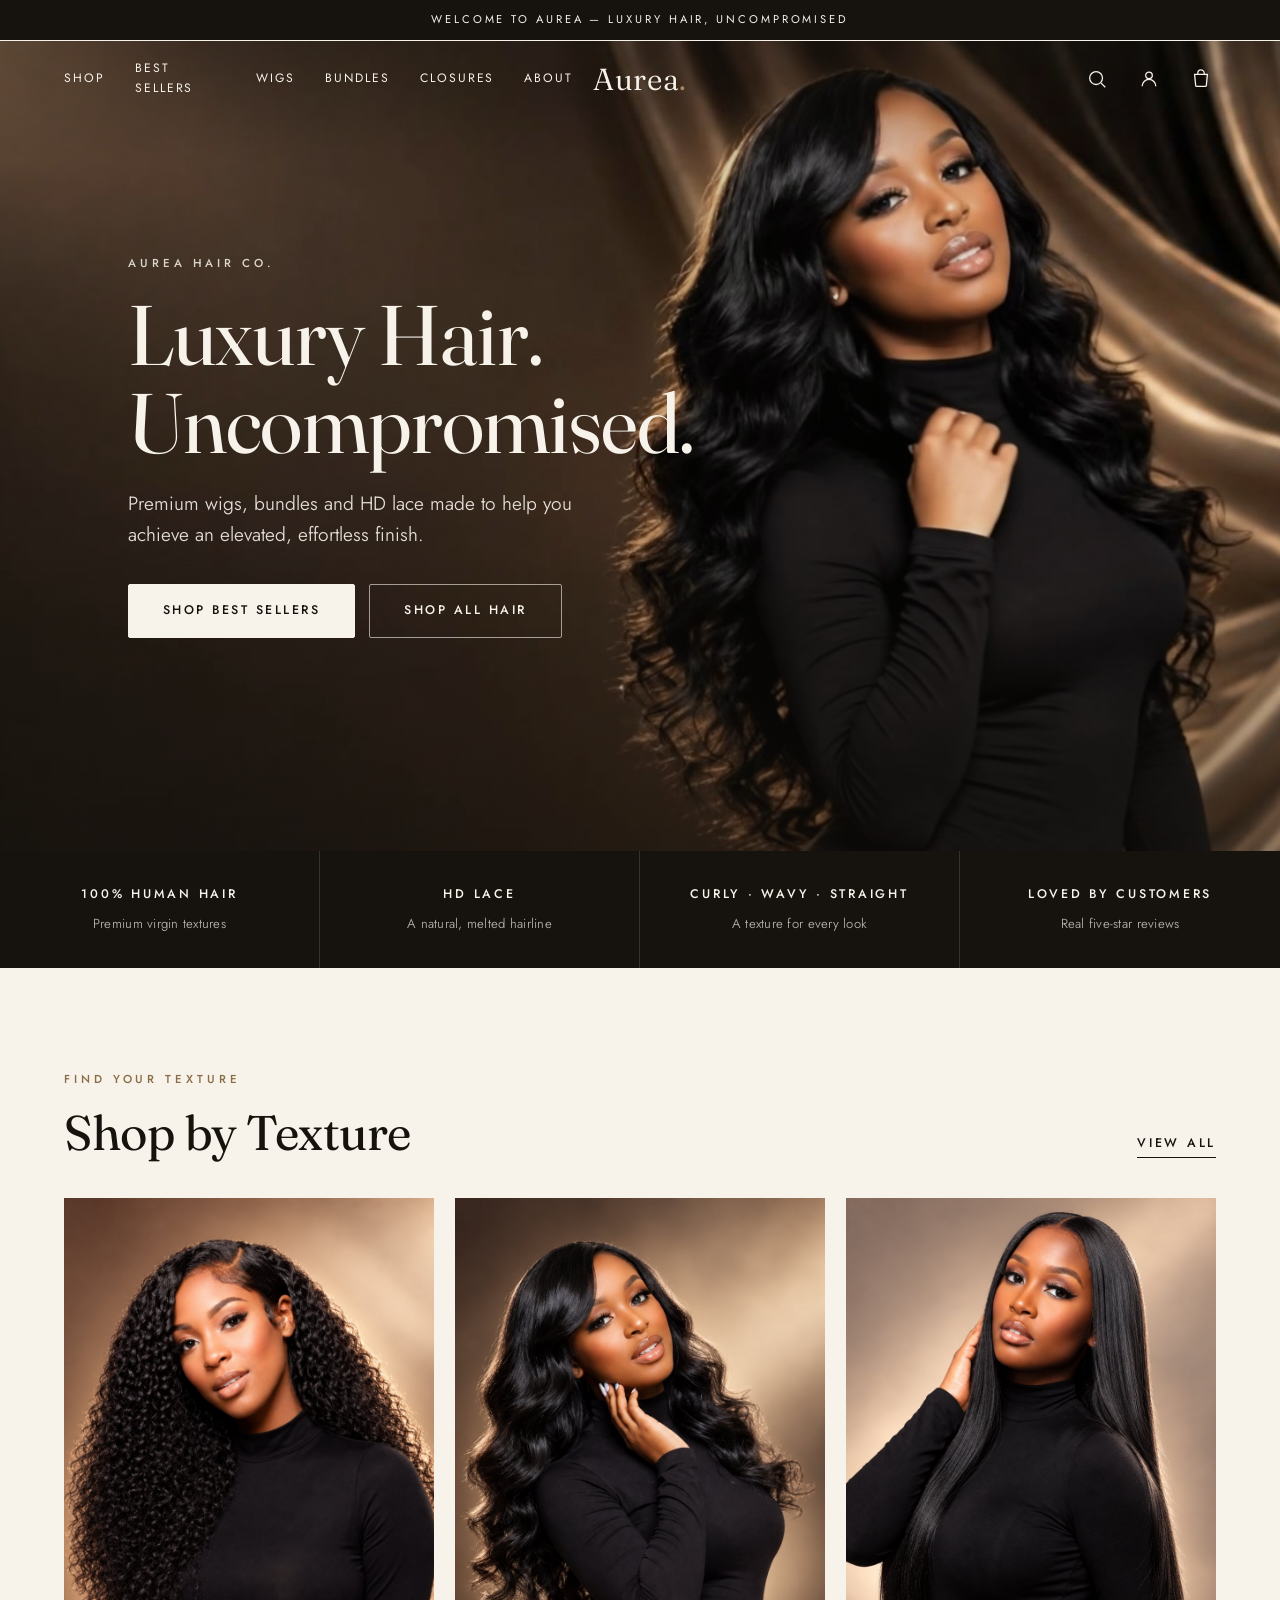
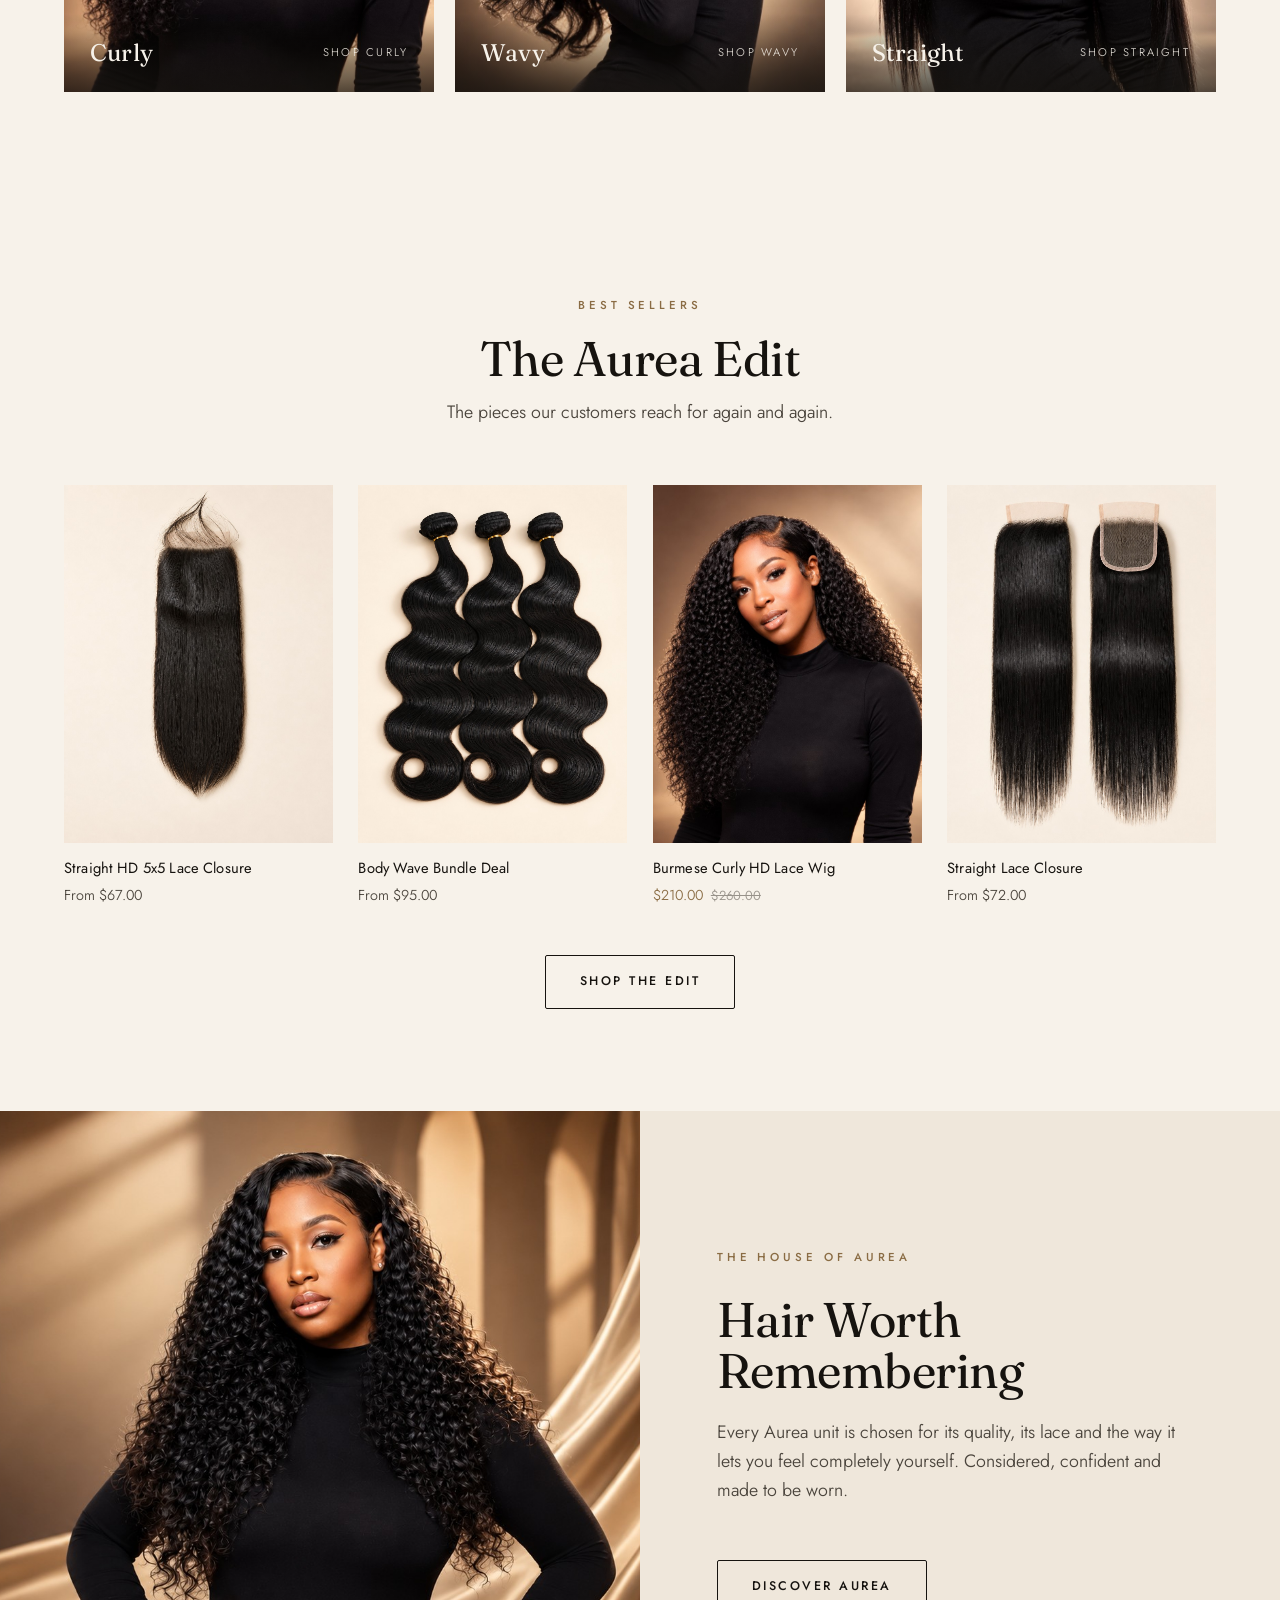
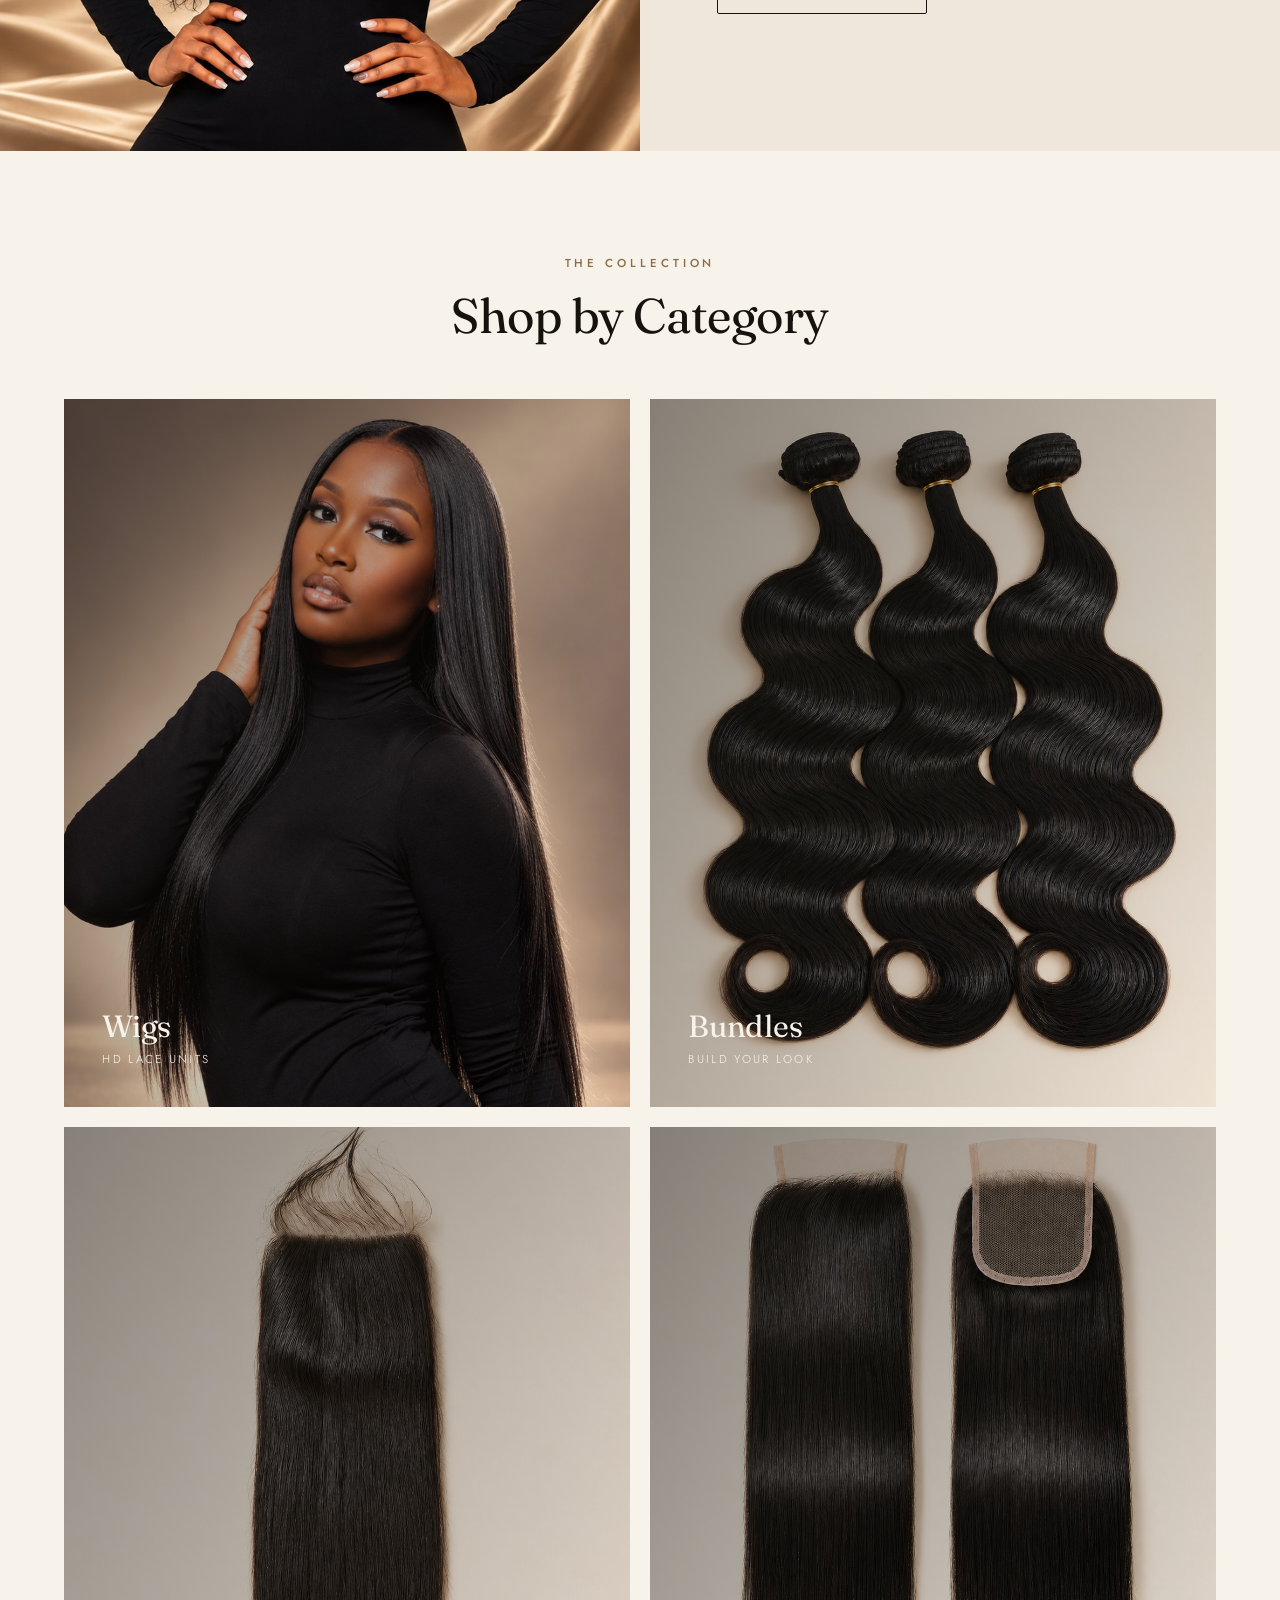
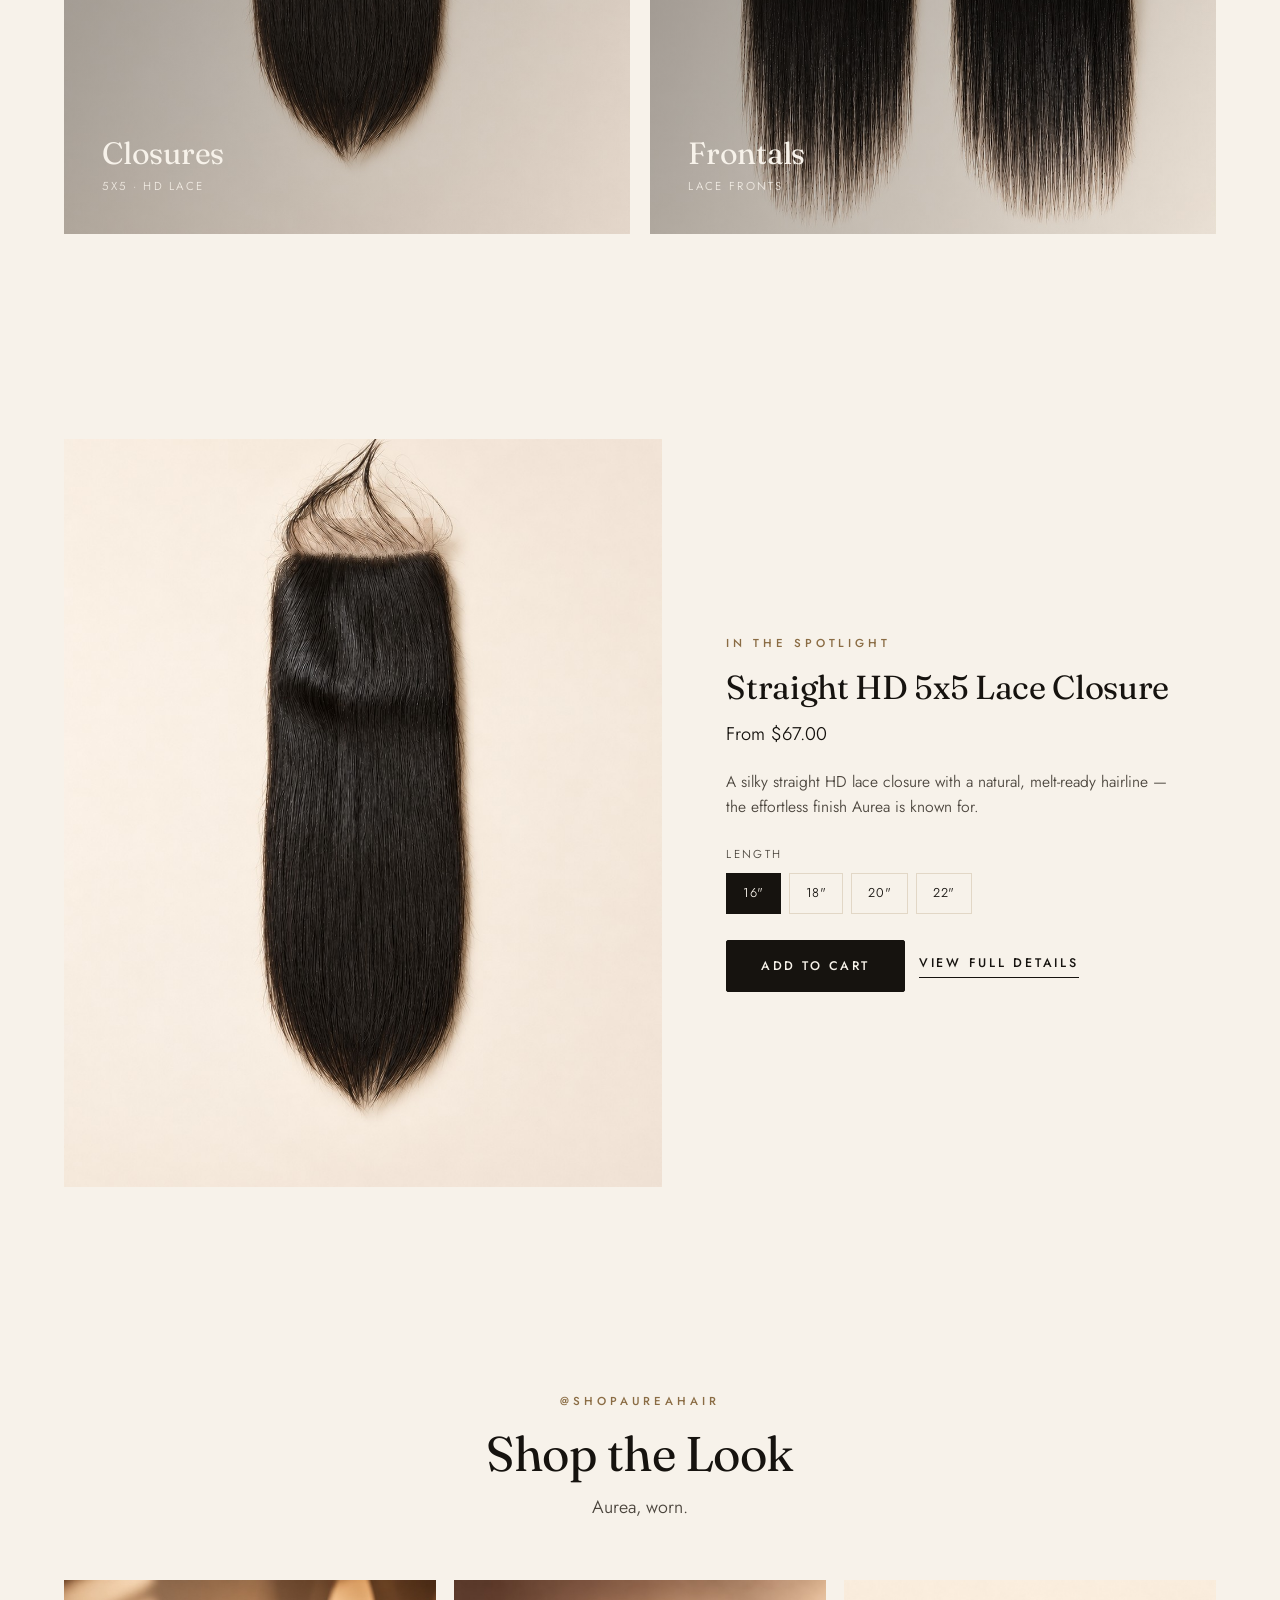
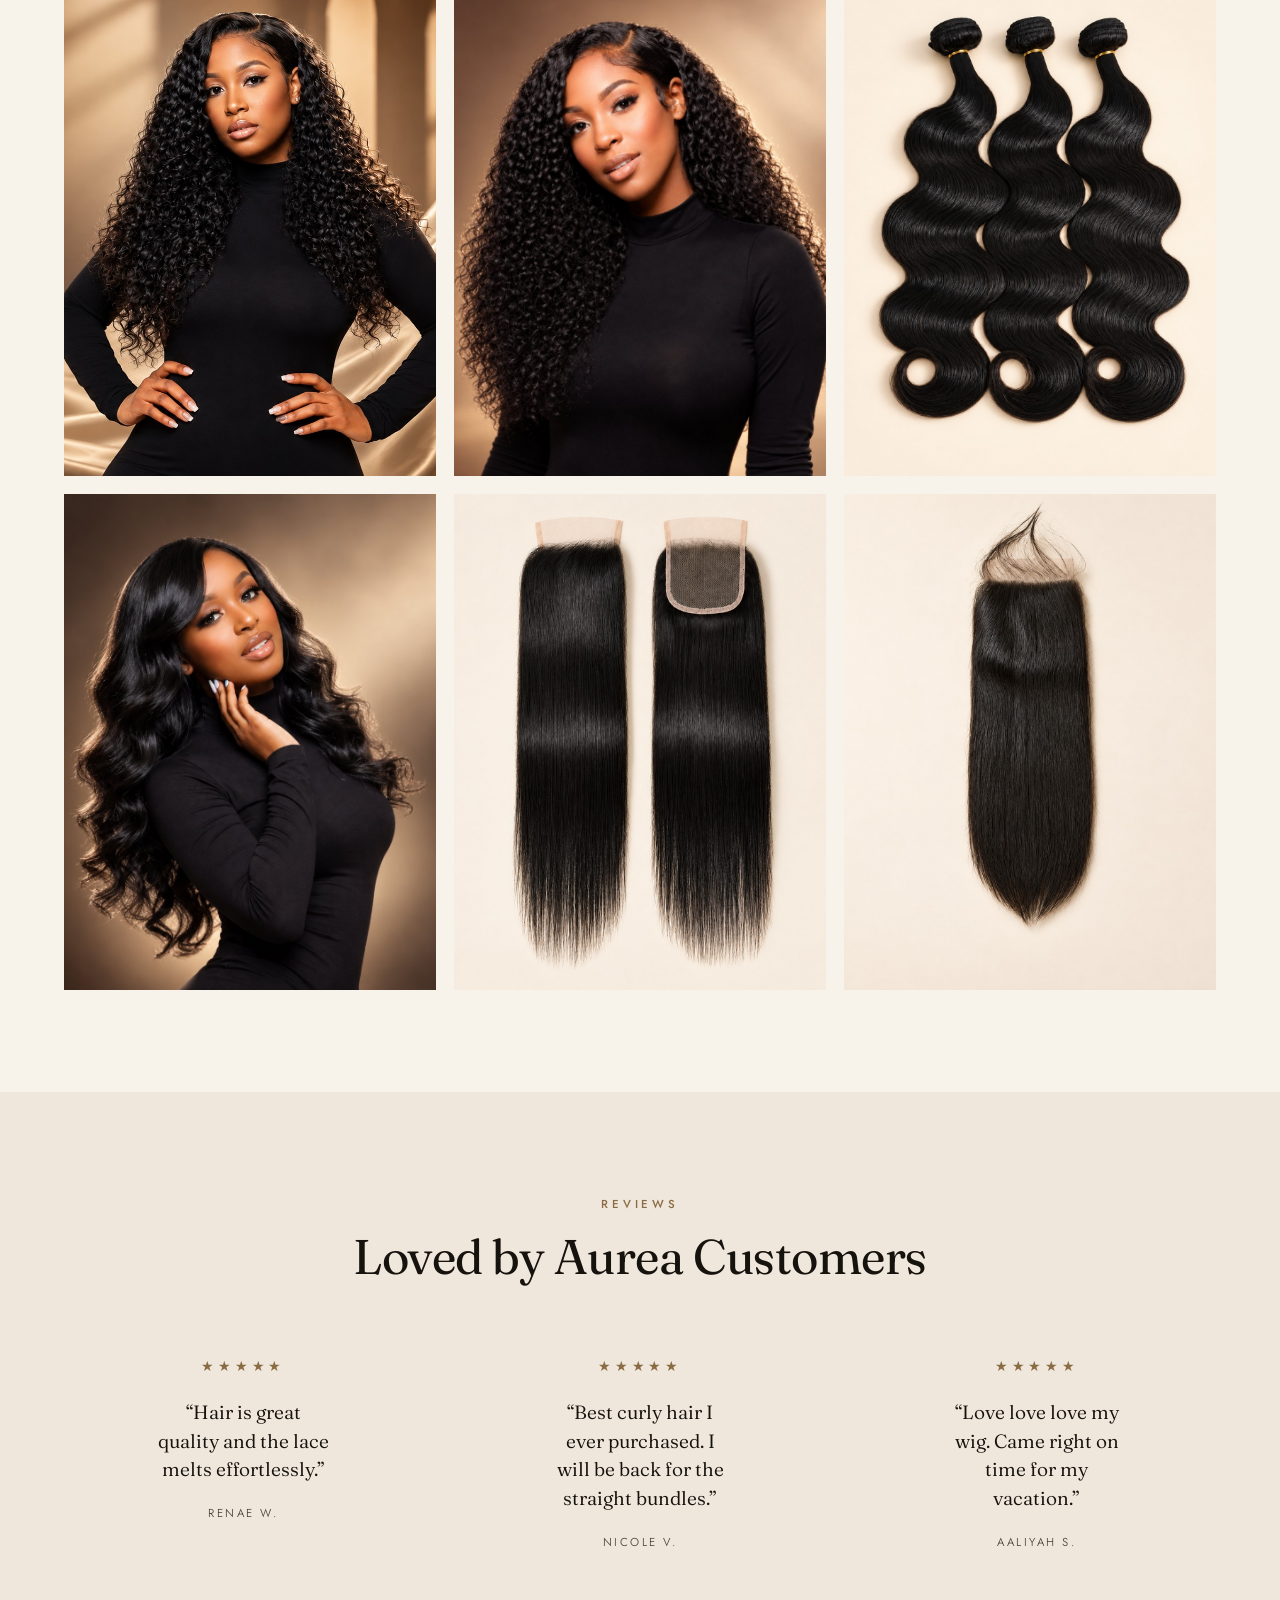
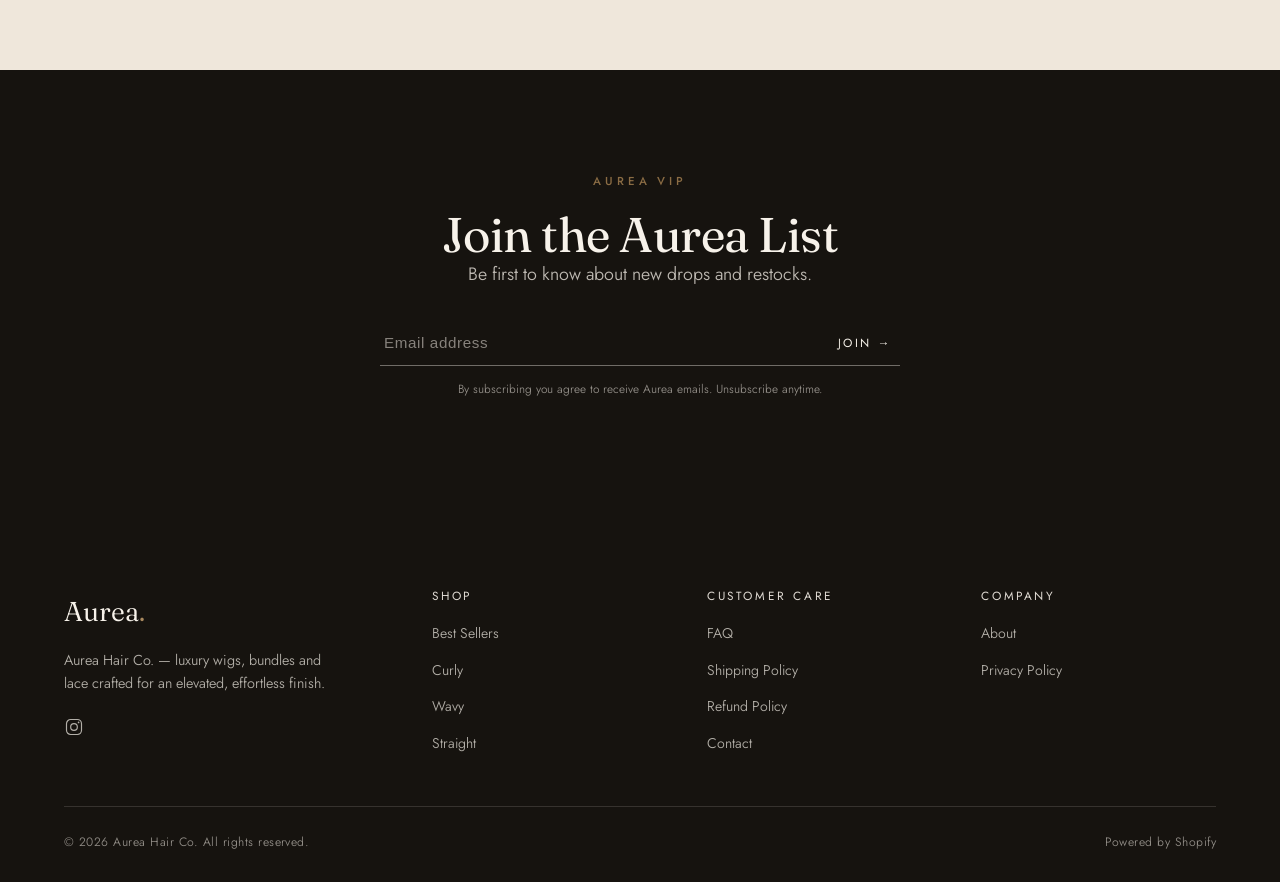
==== commit c962691b: "Fix hero mobile crop + hide video controls; uniform no-crop category & gallery - Hero video mobile o" ====
--- a/preview.html
+++ b/preview.html
@@ -46,7 +46,7 @@
 <!-- HERO -->
 <section class="hero">
   <div class="hero__media" style="height:90vh;min-height:460px;">
-    <video class="hero__video" autoplay muted loop playsinline preload="auto" poster="assets/aurea-hero-poster.jpg">
+    <video class="hero__video" autoplay muted loop playsinline webkit-playsinline preload="auto" tabindex="-1" disablepictureinpicture x-webkit-airplay="deny" controlslist="nodownload noplaybackrate nofullscreen noremoteplayback" poster="assets/aurea-hero-poster.jpg">
       <source src="assets/aurea-hero.mp4" type="video/mp4">
       <img src="assets/aurea-hero-poster.jpg" alt="Aurea Hair Co.">
     </video>
@@ -111,9 +111,9 @@
   <div class="collection__head"><p class="eyebrow">The Collection</p><h2 class="h-lg">Shop by Category</h2></div>
   <div class="category-grid">
     <a class="category-card" href="#"><img src="assets/aurea-texture-straight-clean.jpg" alt="Wigs"><div class="category-card__overlay"><h3>Wigs</h3><span>HD Lace Units</span></div></a>
-    <a class="category-card pack" href="#"><img src="assets/aurea-look-4.jpg" alt="Bundles"><div class="category-card__overlay"><h3>Bundles</h3><span>Build Your Look</span></div></a>
-    <a class="category-card pack" href="#"><img src="assets/aurea-look-2.jpg" alt="Closures"><div class="category-card__overlay"><h3>Closures</h3><span>5x5 · HD Lace</span></div></a>
-    <a class="category-card pack" href="#"><img src="assets/aurea-look-5.jpg" alt="Frontals"><div class="category-card__overlay"><h3>Frontals</h3><span>Lace Fronts</span></div></a>
+    <a class="category-card" href="#"><img src="assets/aurea-look-4.jpg" alt="Bundles"><div class="category-card__overlay"><h3>Bundles</h3><span>Build Your Look</span></div></a>
+    <a class="category-card" href="#"><img src="assets/aurea-look-2.jpg" alt="Closures"><div class="category-card__overlay"><h3>Closures</h3><span>5x5 · HD Lace</span></div></a>
+    <a class="category-card" href="#"><img src="assets/aurea-look-5.jpg" alt="Frontals"><div class="category-card__overlay"><h3>Frontals</h3><span>Lace Fronts</span></div></a>
   </div>
 </section>
 
@@ -141,12 +141,12 @@
 <section class="section container">
   <div class="collection__head"><p class="eyebrow">@shopaureahair</p><h2 class="h-lg">Shop the Look</h2><p class="lede" style="margin:14px auto 0;">Aurea, worn.</p></div>
   <div class="gallery">
-    <div class="gallery__item gallery__item--tall"><img src="assets/aurea-editorial-model.jpg" alt=""></div>
+    <div class="gallery__item"><img src="assets/aurea-editorial-model.jpg" alt=""></div>
     <div class="gallery__item"><img src="assets/aurea-texture-curly-clean.jpg" alt=""></div>
-    <div class="gallery__item pack"><img src="assets/aurea-look-4.jpg" alt=""></div>
-    <div class="gallery__item gallery__item--wide"><img src="assets/aurea-texture-wavy-clean.jpg" alt=""></div>
-    <div class="gallery__item pack"><img src="assets/aurea-look-5.jpg" alt=""></div>
-    <div class="gallery__item pack"><img src="assets/aurea-look-2.jpg" alt=""></div>
+    <div class="gallery__item"><img src="assets/aurea-look-4.jpg" alt=""></div>
+    <div class="gallery__item"><img src="assets/aurea-texture-wavy-clean.jpg" alt=""></div>
+    <div class="gallery__item"><img src="assets/aurea-look-5.jpg" alt=""></div>
+    <div class="gallery__item"><img src="assets/aurea-look-2.jpg" alt=""></div>
   </div>
 </section>
 
--- a/assets/base.css
+++ b/assets/base.css
@@ -183,7 +183,13 @@
 .hero{position:relative;}
 .hero__media{position:relative;width:100%;overflow:hidden;background:var(--cream);}
 .hero__media img{width:100%;height:100%;object-fit:cover;}
-.hero__video{width:100%;height:100%;object-fit:cover;display:block;background:var(--ink);}
+.hero__video{width:100%;height:100%;object-fit:cover;display:block;background:var(--ink);pointer-events:none;}
+/* never show native video controls / play button */
+.hero__video::-webkit-media-controls,
+.hero__video::-webkit-media-controls-enclosure,
+.hero__video::-webkit-media-controls-panel,
+.hero__video::-webkit-media-controls-play-button,
+.hero__video::-webkit-media-controls-start-playback-button{display:none!important;-webkit-appearance:none;opacity:0;}
 .hero__img--desktop{display:block;}
 .hero__img--mobile{display:none;}
 .hero__overlay{position:absolute;inset:0;}
@@ -294,10 +300,8 @@
 /* =========================================================
    GALLERY MOSAIC
    ========================================================= */
-.gallery{display:grid;grid-template-columns:repeat(4,1fr);grid-auto-rows:1fr;grid-auto-flow:row dense;gap:clamp(10px,1.4vw,18px);}
-.gallery__item{position:relative;overflow:hidden;background:var(--cream);aspect-ratio:1;}
-.gallery__item--tall{grid-row:span 2;aspect-ratio:1/2;}
-.gallery__item--wide{grid-column:span 2;aspect-ratio:2/1;}
+.gallery{display:grid;grid-template-columns:repeat(3,1fr);gap:clamp(10px,1.4vw,18px);}
+.gallery__item{position:relative;overflow:hidden;background:var(--cream);aspect-ratio:3/4;}
 .gallery__item img{width:100%;height:100%;object-fit:cover;transition:transform 1.1s var(--ease);}
 /* packshot tiles: show full product on matching cream, no cropping */
 .gallery__item.pack{background:var(--cream);}
@@ -407,7 +411,7 @@
 @media (max-width:760px){
   .hero__img--desktop{display:none;}
   .hero__img--mobile{display:block;}
-  .hero__video{object-position:64% center;}
+  .hero__video{object-position:70% center;}
   .hero__content{justify-content:flex-end;padding-bottom:9vh;text-align:center;}
   .hero__inner{margin-inline:auto;text-align:center;max-width:100%;}
   .hero__cta{justify-content:center;}
@@ -416,10 +420,8 @@
   .texture__grid{display:flex;overflow-x:auto;scroll-snap-type:x mandatory;-webkit-overflow-scrolling:touch;margin-inline:calc(var(--gutter)*-1);padding-inline:var(--gutter);gap:14px;}
   .texture__grid::-webkit-scrollbar{display:none;}
   .texture-card{flex:0 0 78%;scroll-snap-align:center;}
-  .category-grid{grid-template-columns:1fr;}
+  .category-grid{grid-template-columns:1fr 1fr;}
   .gallery{grid-template-columns:repeat(2,1fr);}
-  .gallery__item--wide{grid-column:span 2;}
-  .gallery__item--tall{grid-row:span 1;aspect-ratio:1;}
   .testimonials__grid{grid-template-columns:1fr;gap:40px;}
   .product-grid,.search-results-grid{grid-template-columns:repeat(2,1fr);gap:16px;}
   .footer__top{grid-template-columns:1fr;gap:30px;}
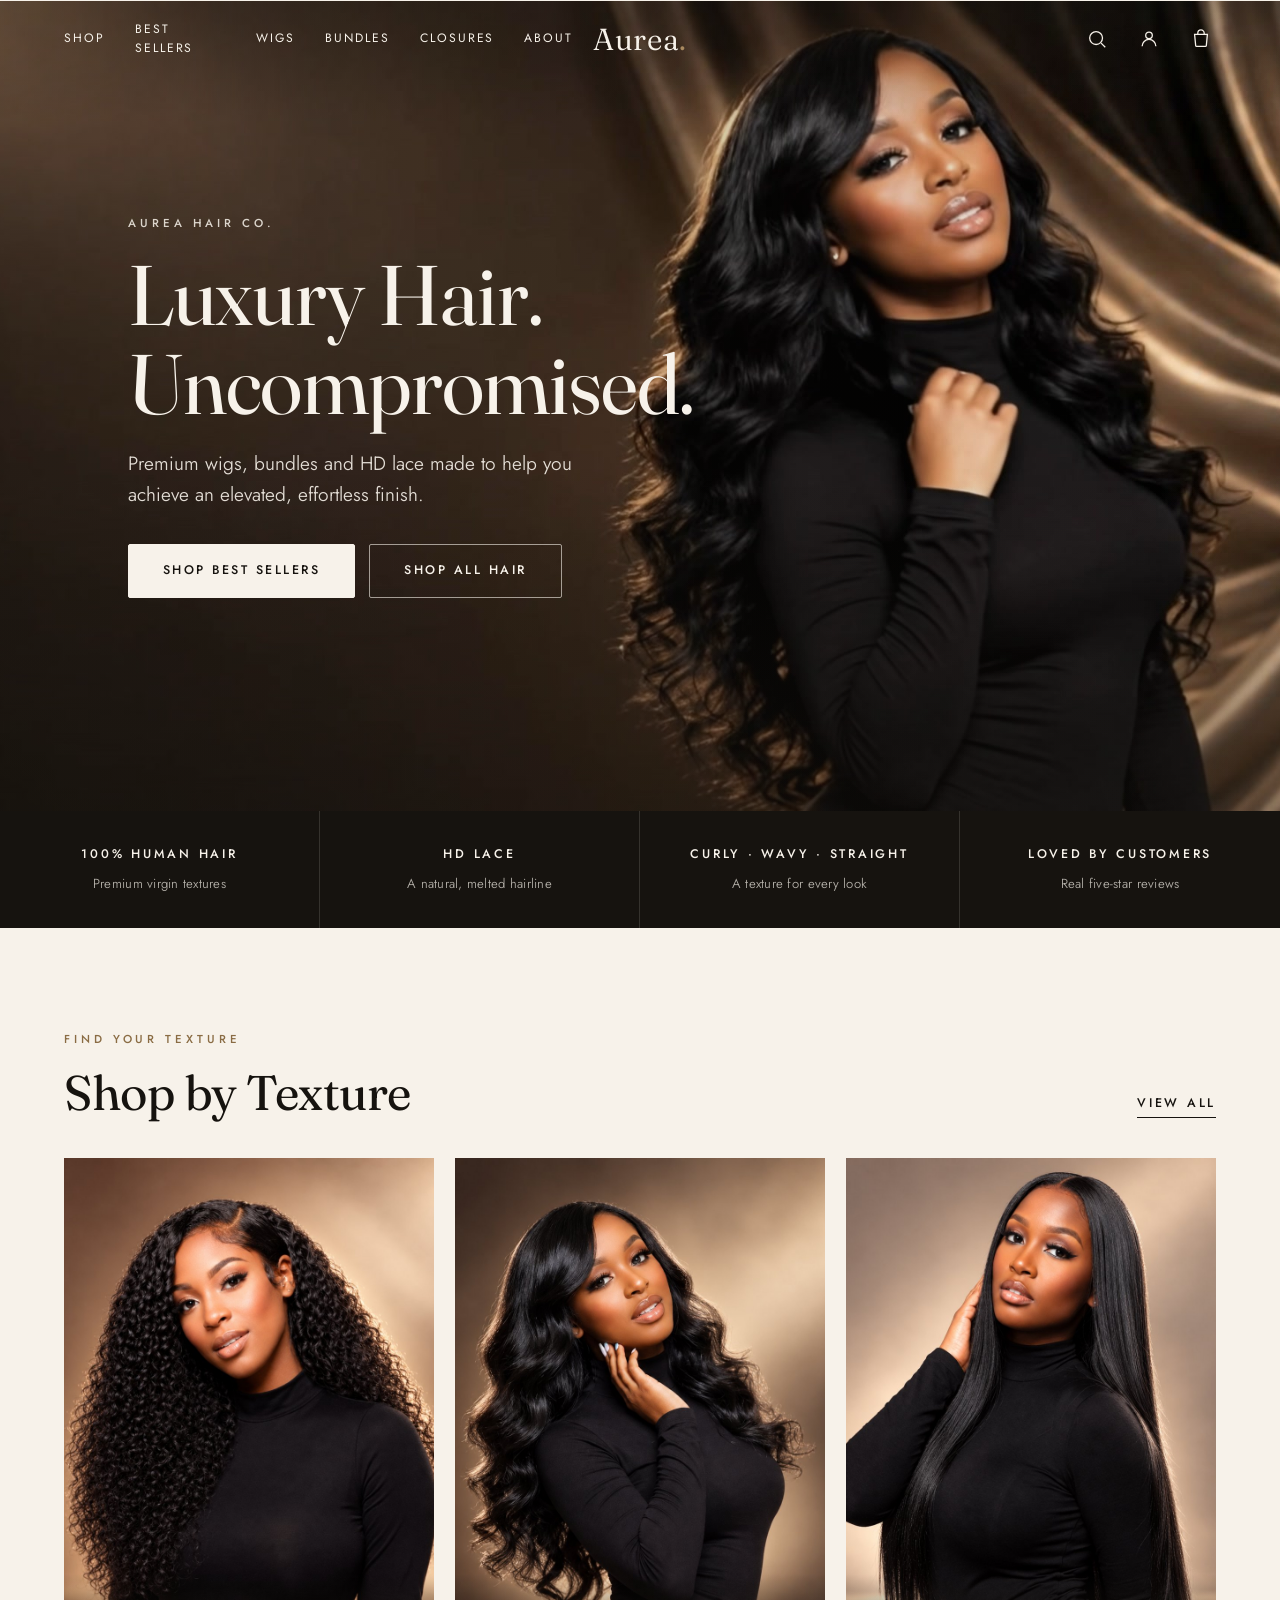
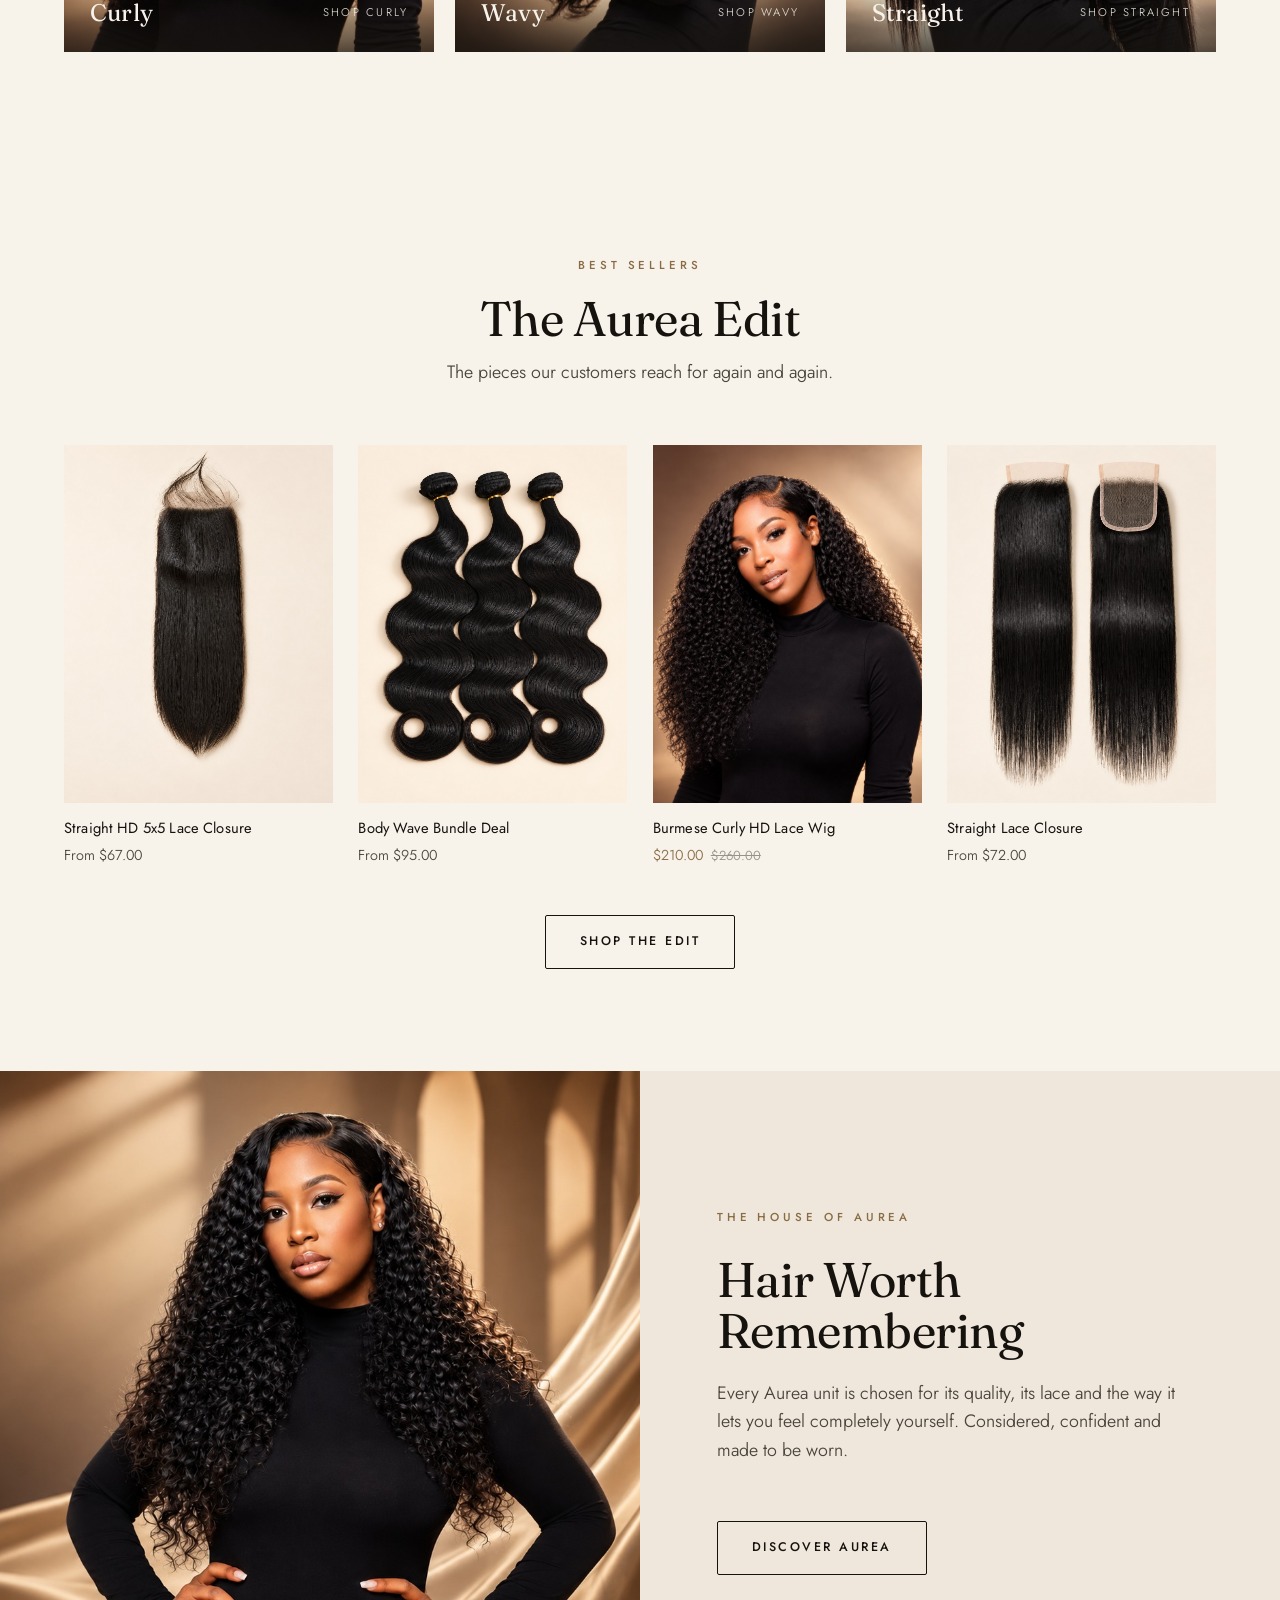
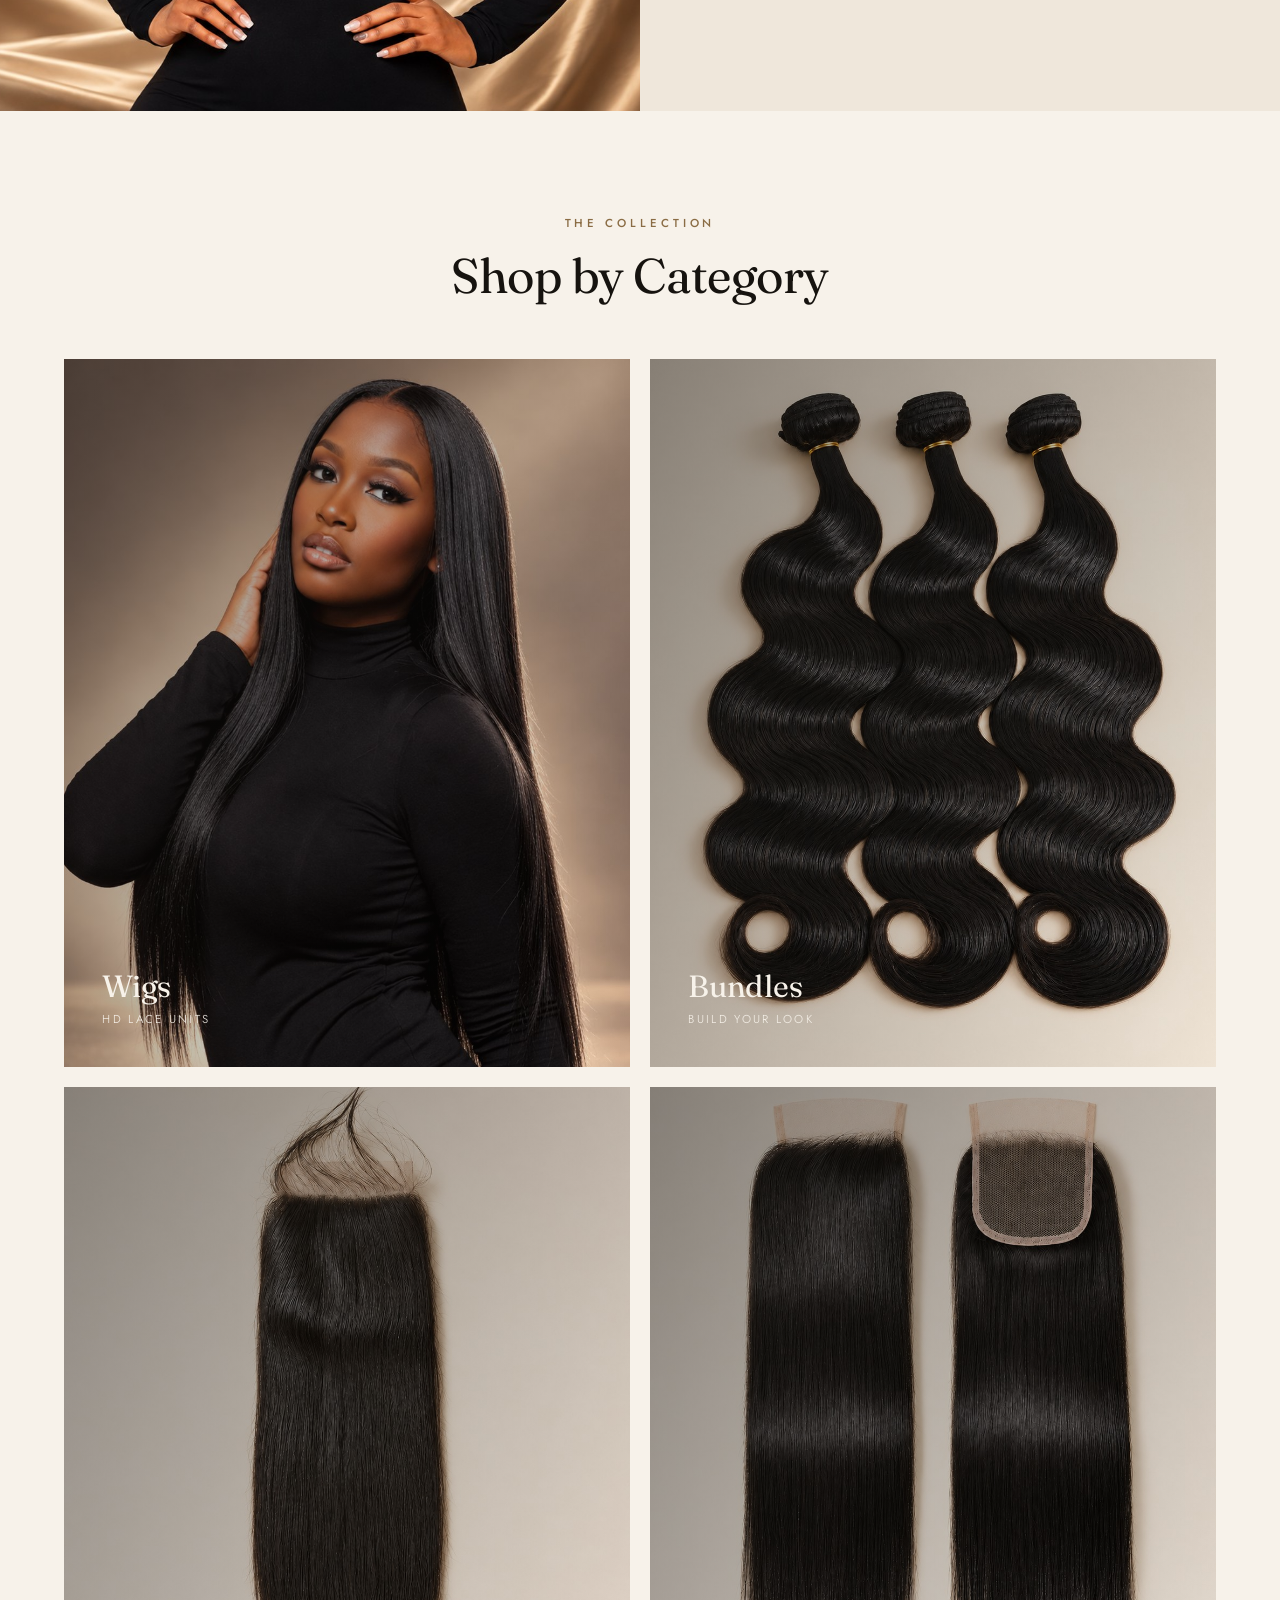
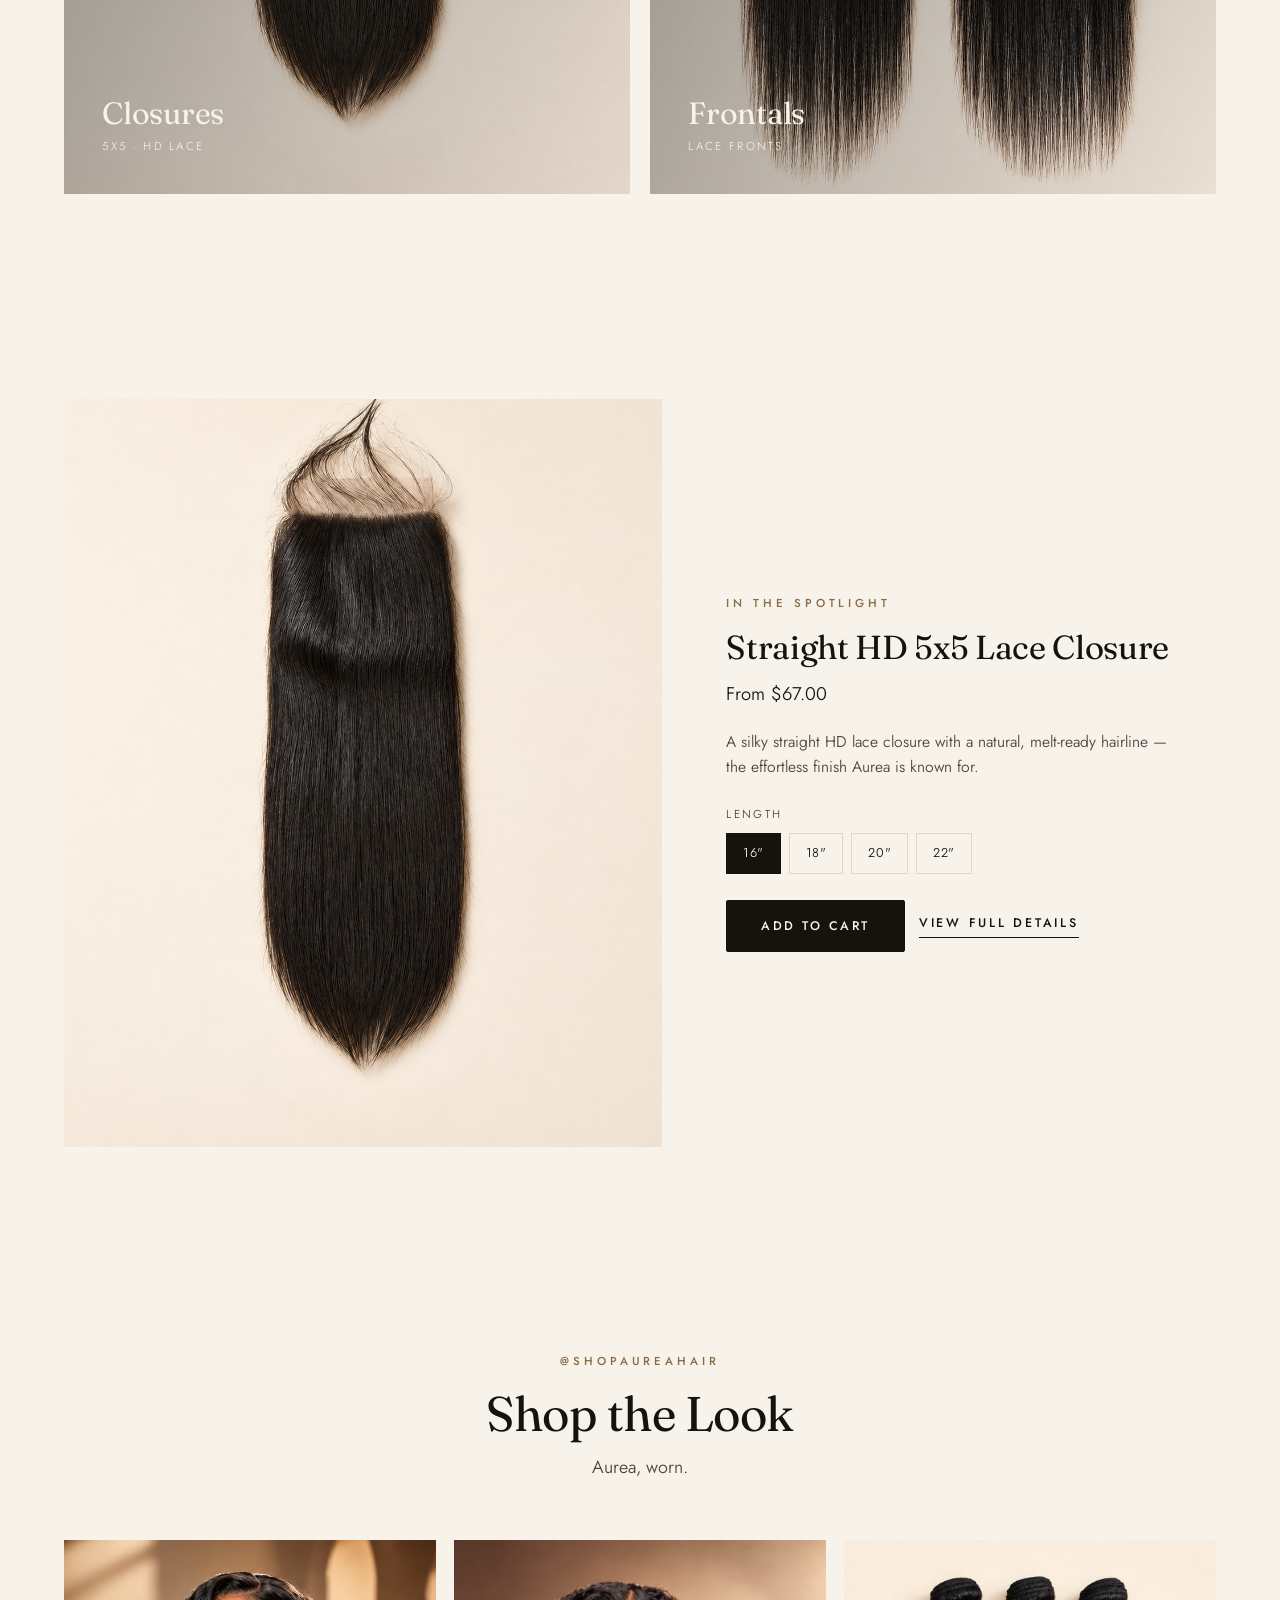
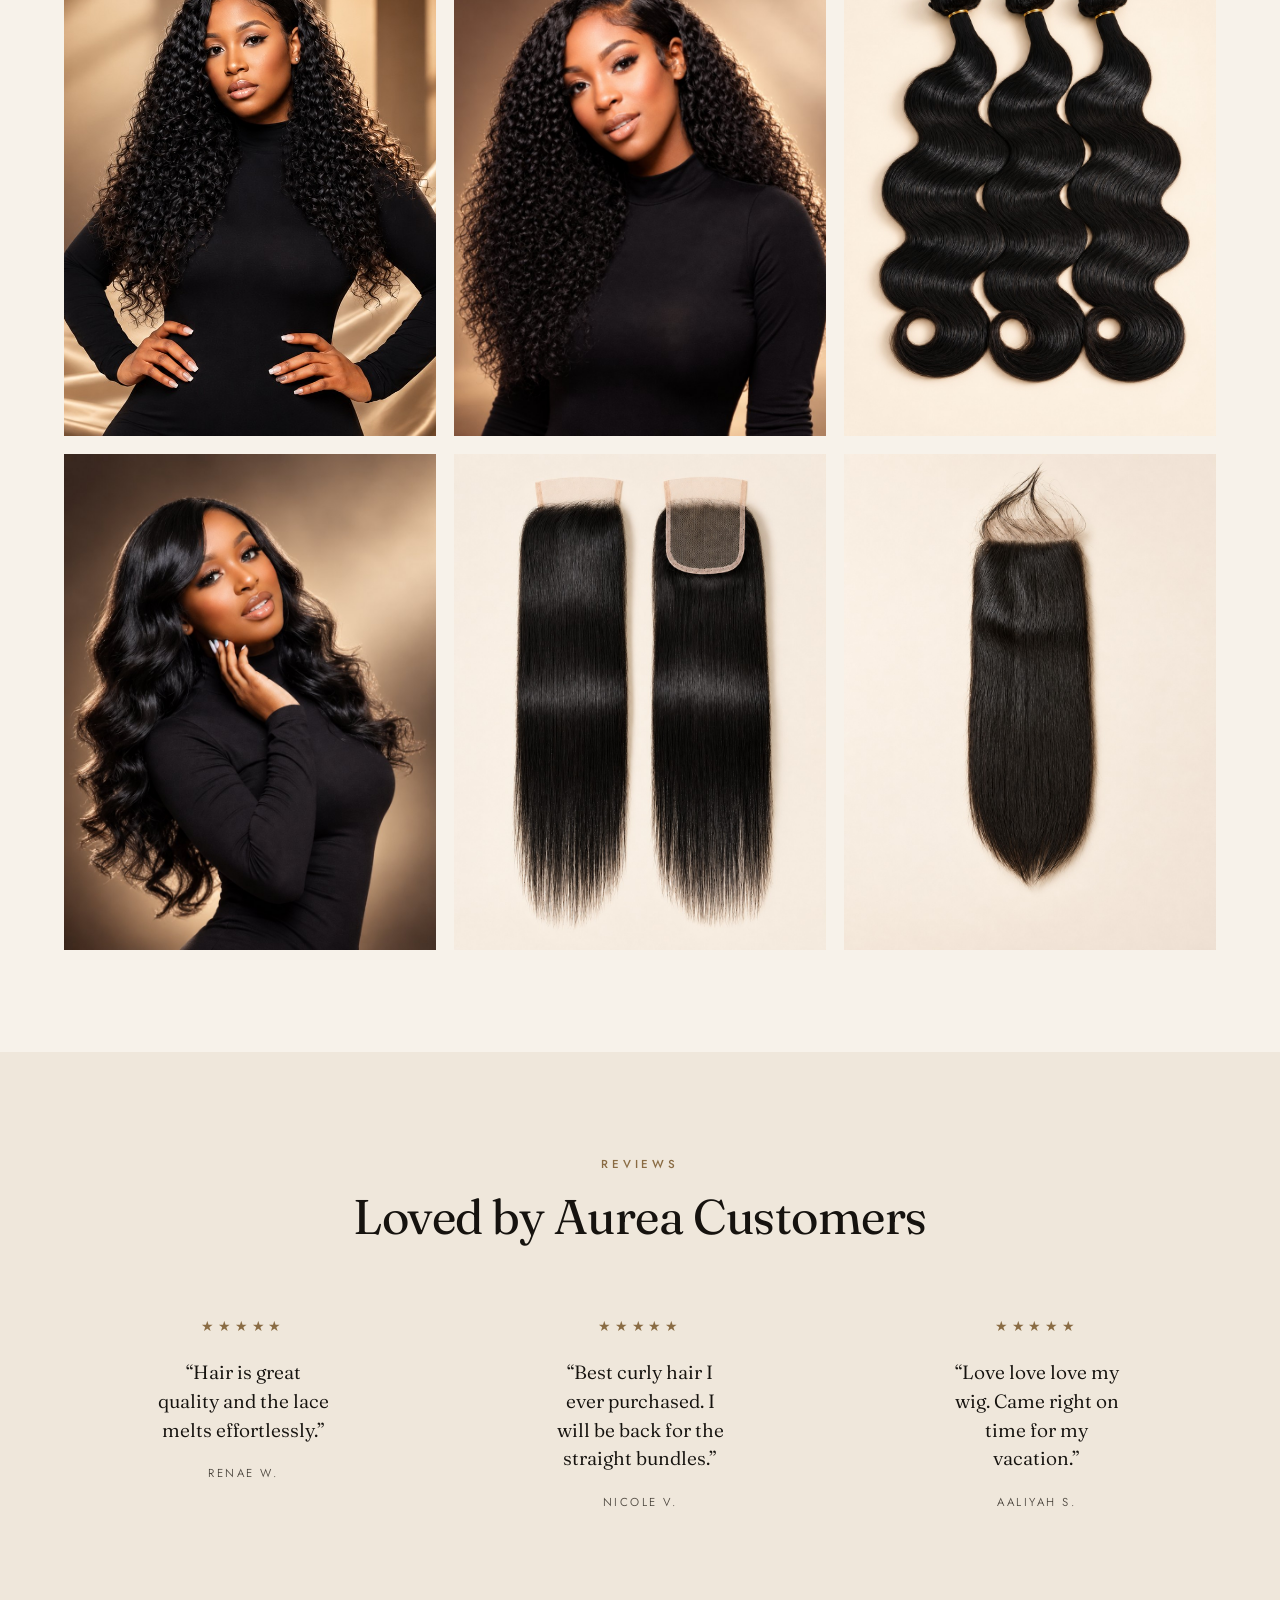
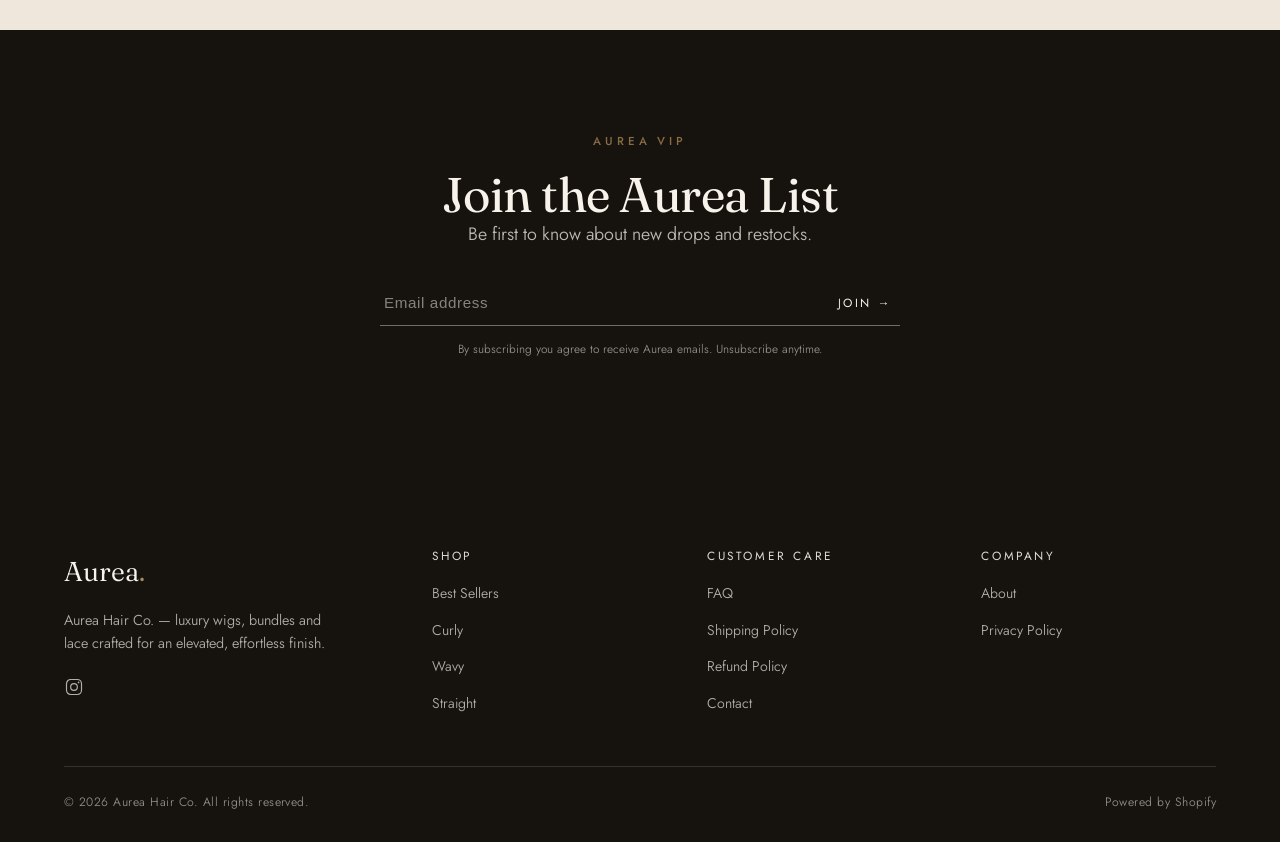
==== commit ddc4d6c7: "Force hero video autoplay (no play button on reload), remove announcement bar, nudge mobile hero fra" ====
--- a/preview.html
+++ b/preview.html
@@ -14,12 +14,6 @@
 
 <!-- NOTE: static visual preview of the Shopify homepage. Prices/products are illustrative;
      the real theme pulls them live from Shopify. -->
-
-<div class="announcement" data-announcement>
-  <div class="announcement__track">
-    <div class="announcement__item is-active">WELCOME TO AUREA — LUXURY HAIR, UNCOMPROMISED</div>
-  </div>
-</div>
 
 <header class="header header--transparent" data-header>
   <div class="container">
--- a/assets/base.css
+++ b/assets/base.css
@@ -411,7 +411,7 @@
 @media (max-width:760px){
   .hero__img--desktop{display:none;}
   .hero__img--mobile{display:block;}
-  .hero__video{object-position:70% center;}
+  .hero__video{object-position:75% center;}
   .hero__content{justify-content:flex-end;padding-bottom:9vh;text-align:center;}
   .hero__inner{margin-inline:auto;text-align:center;max-width:100%;}
   .hero__cta{justify-content:center;}
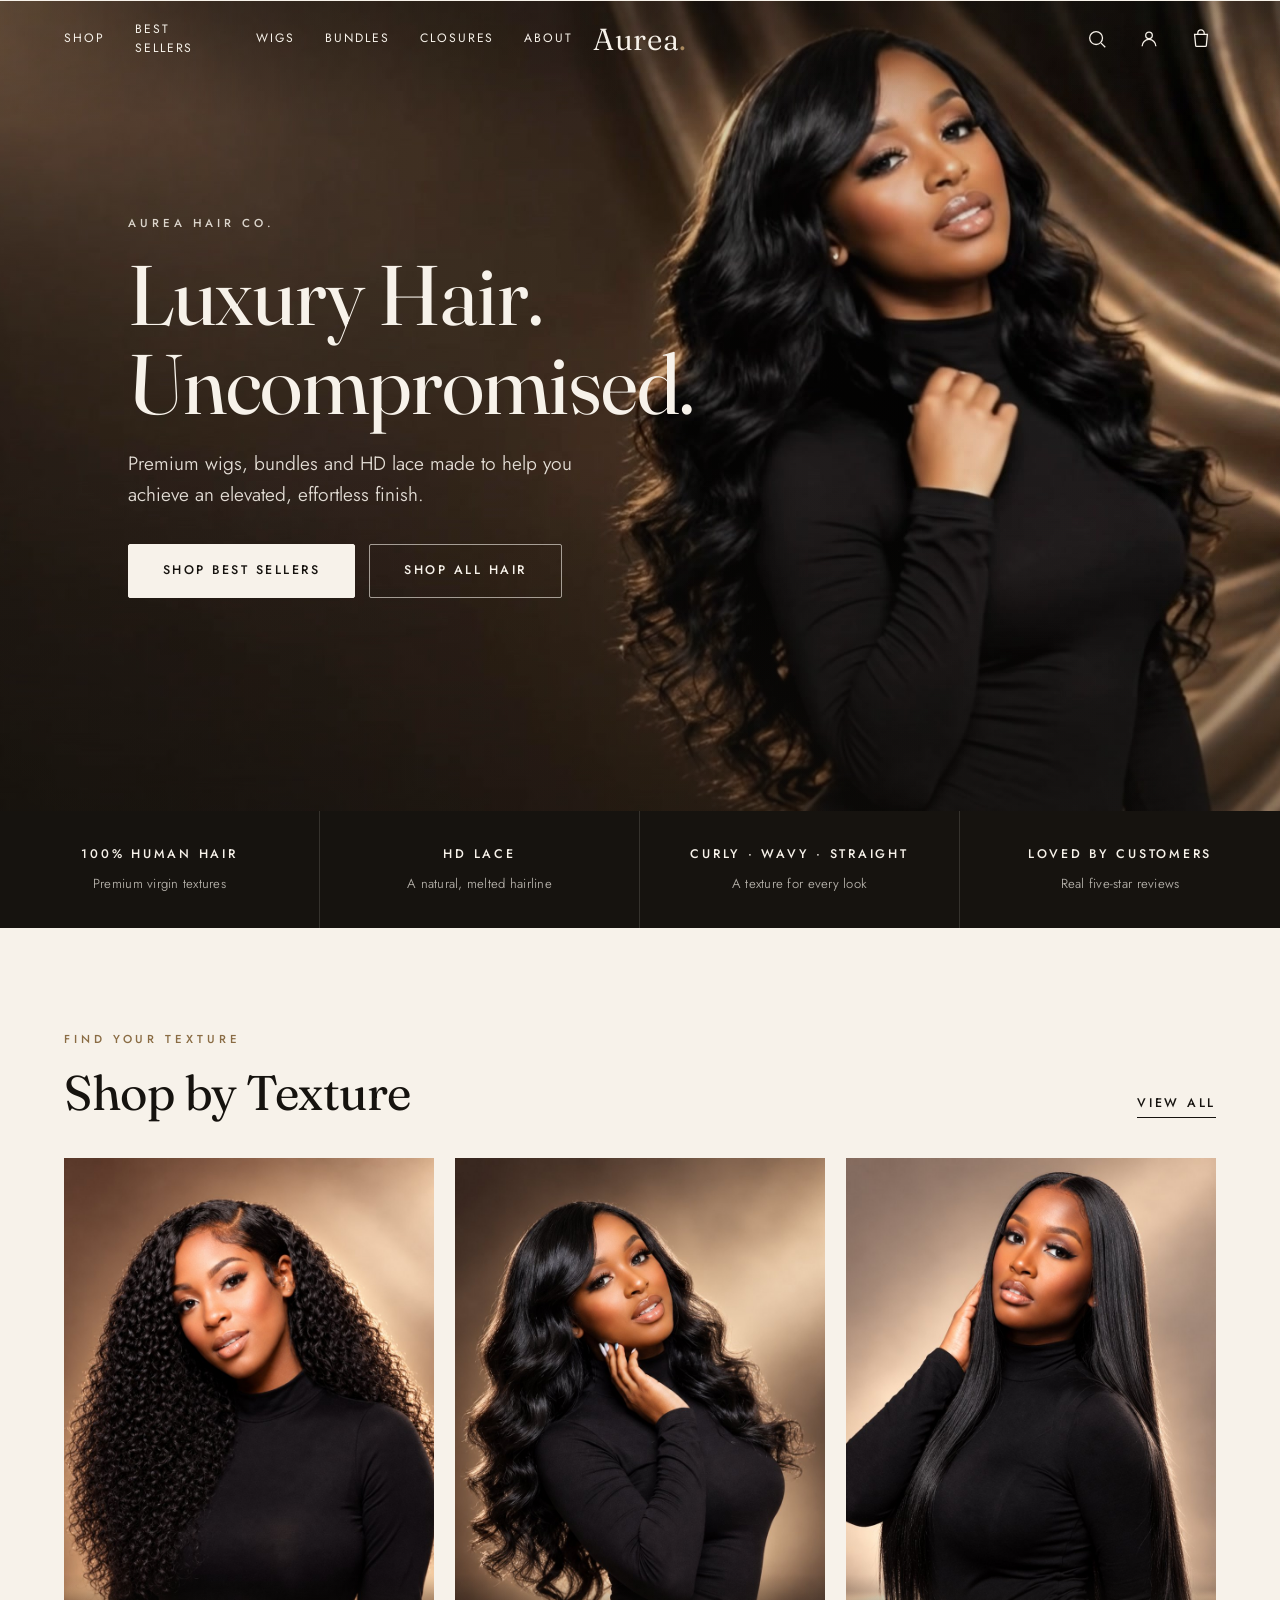
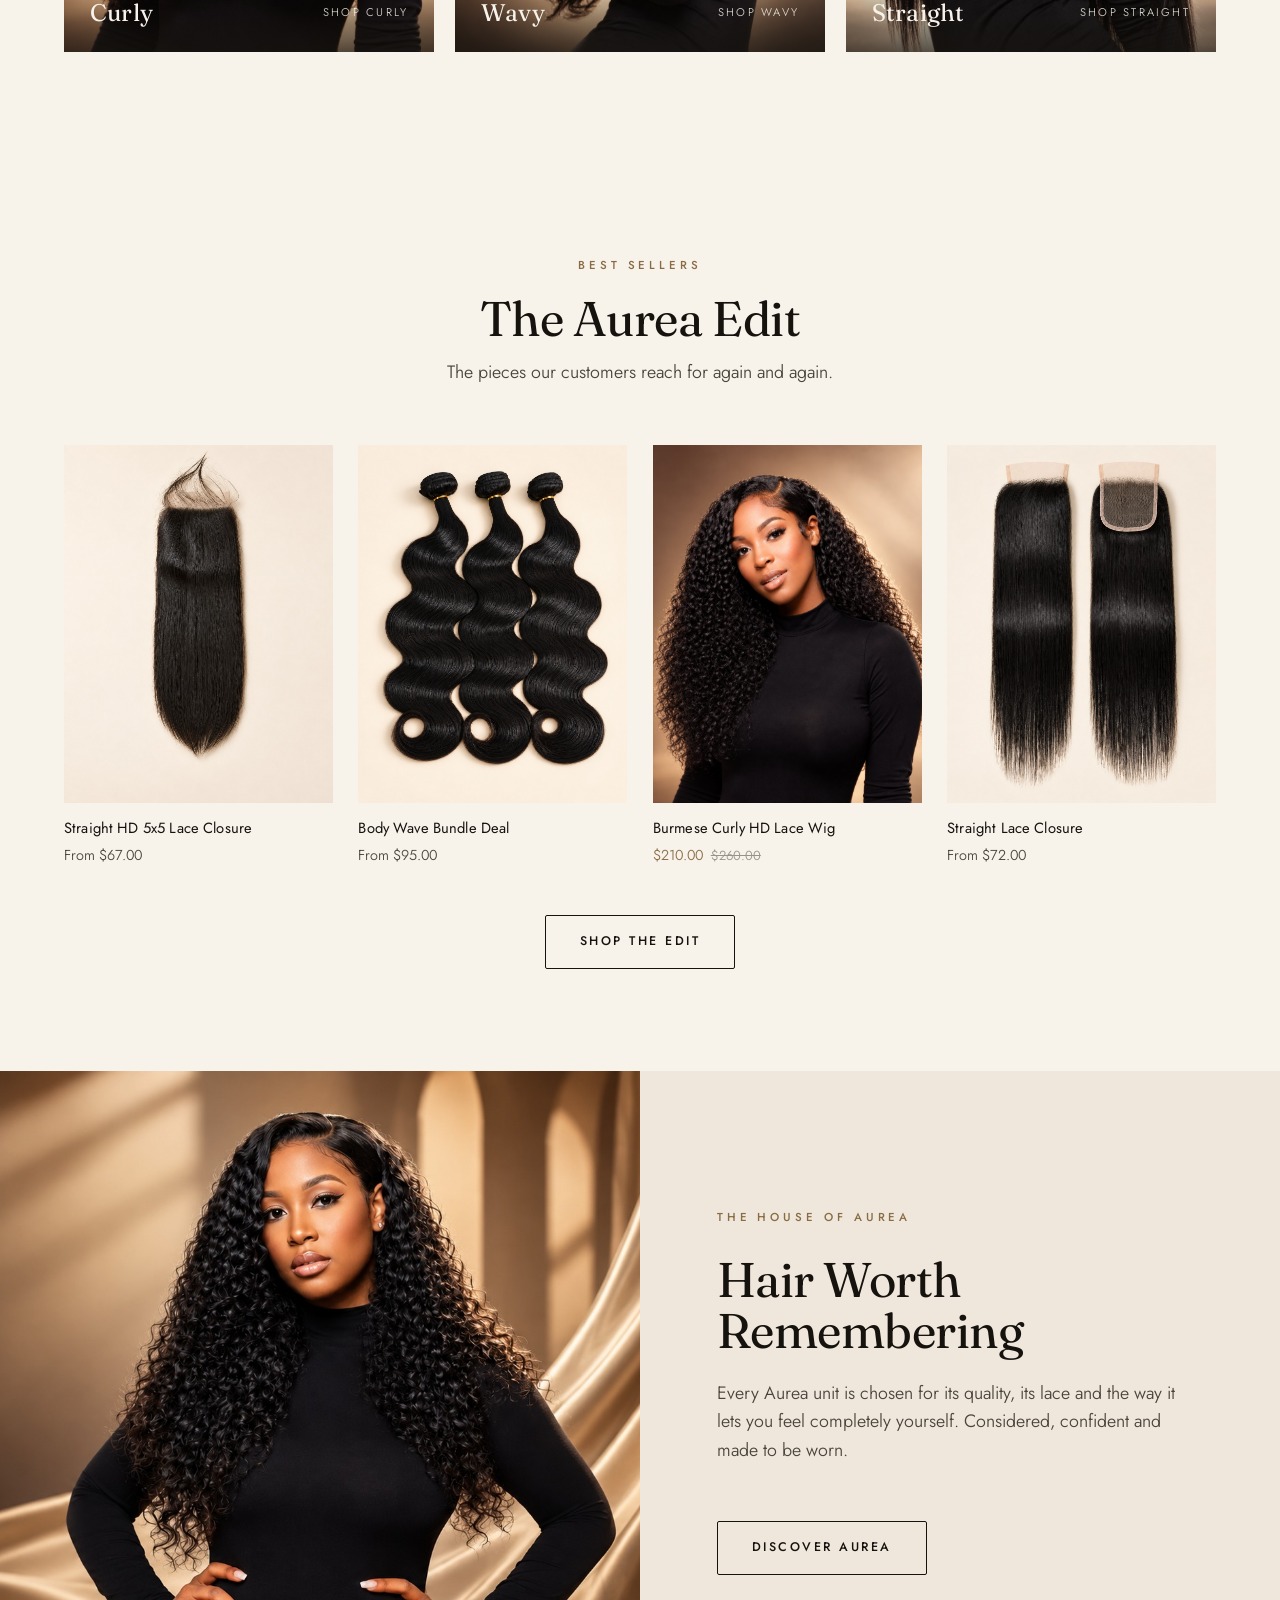
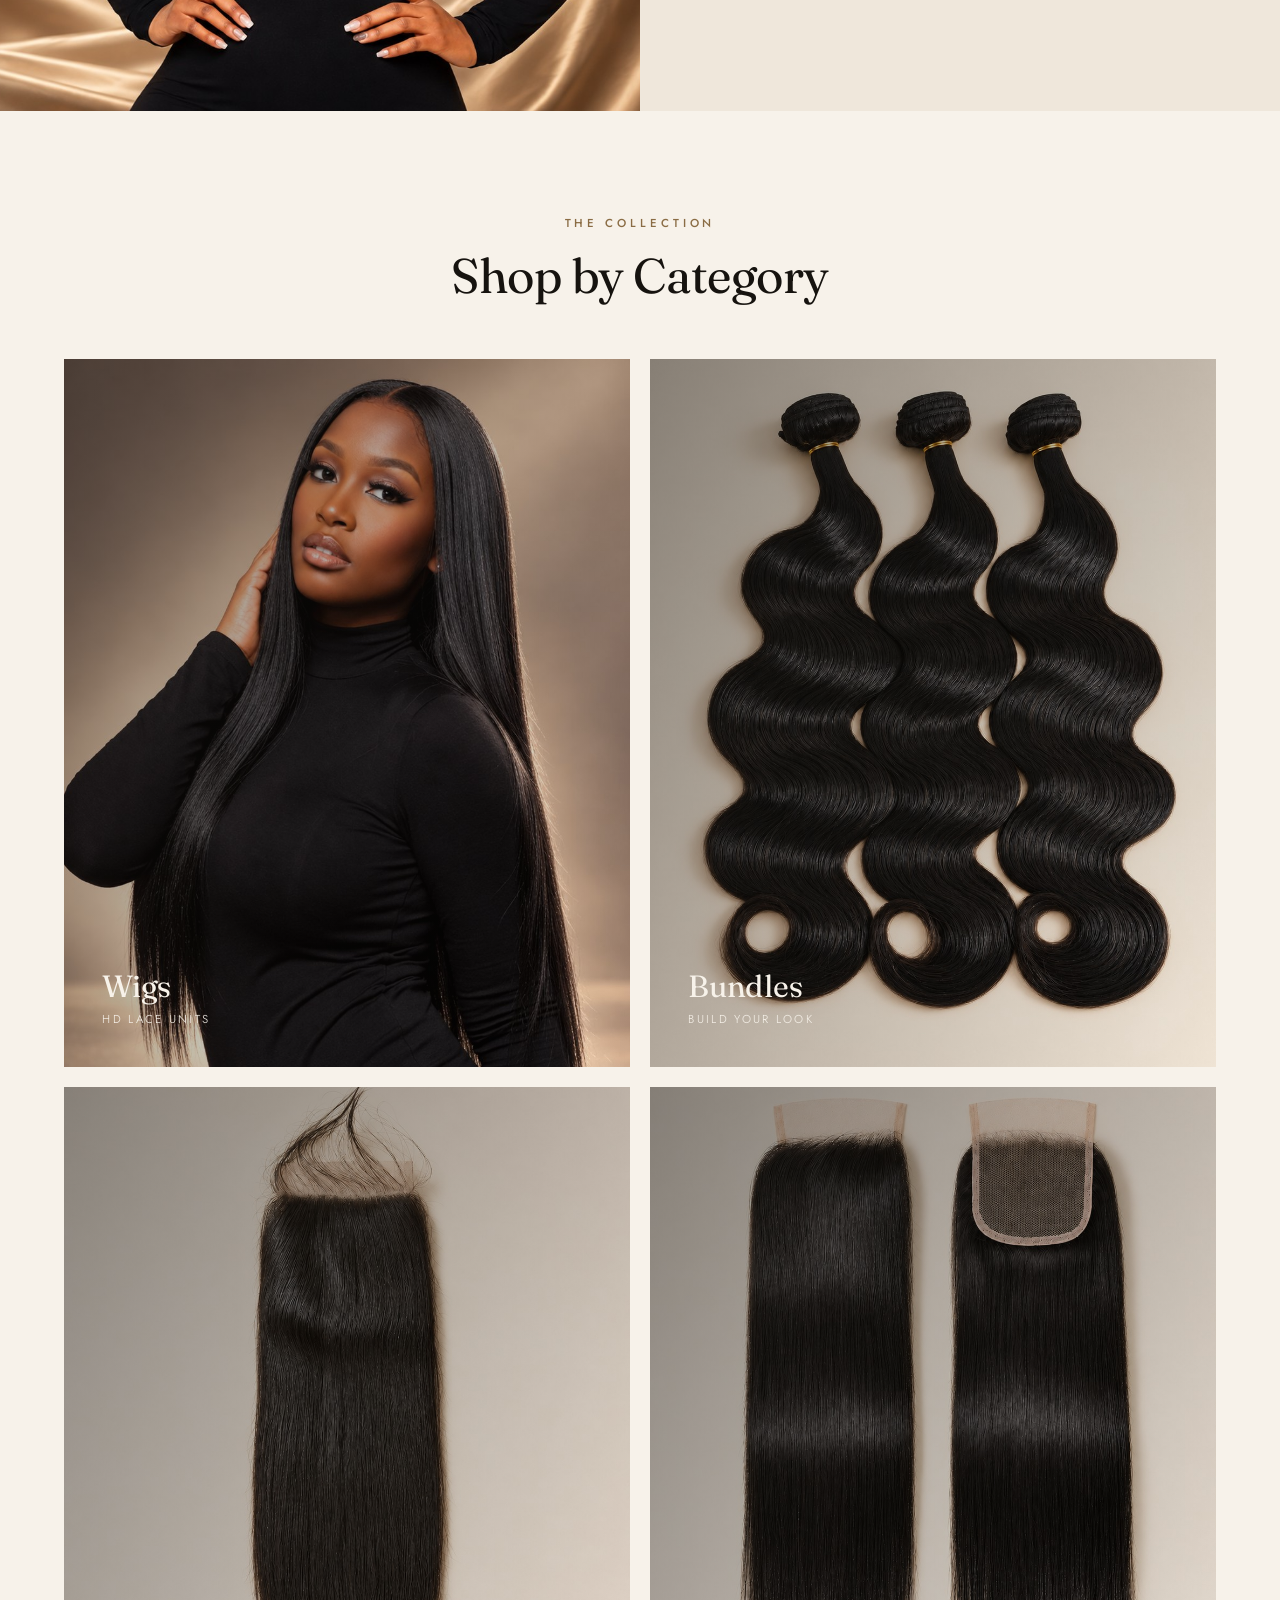
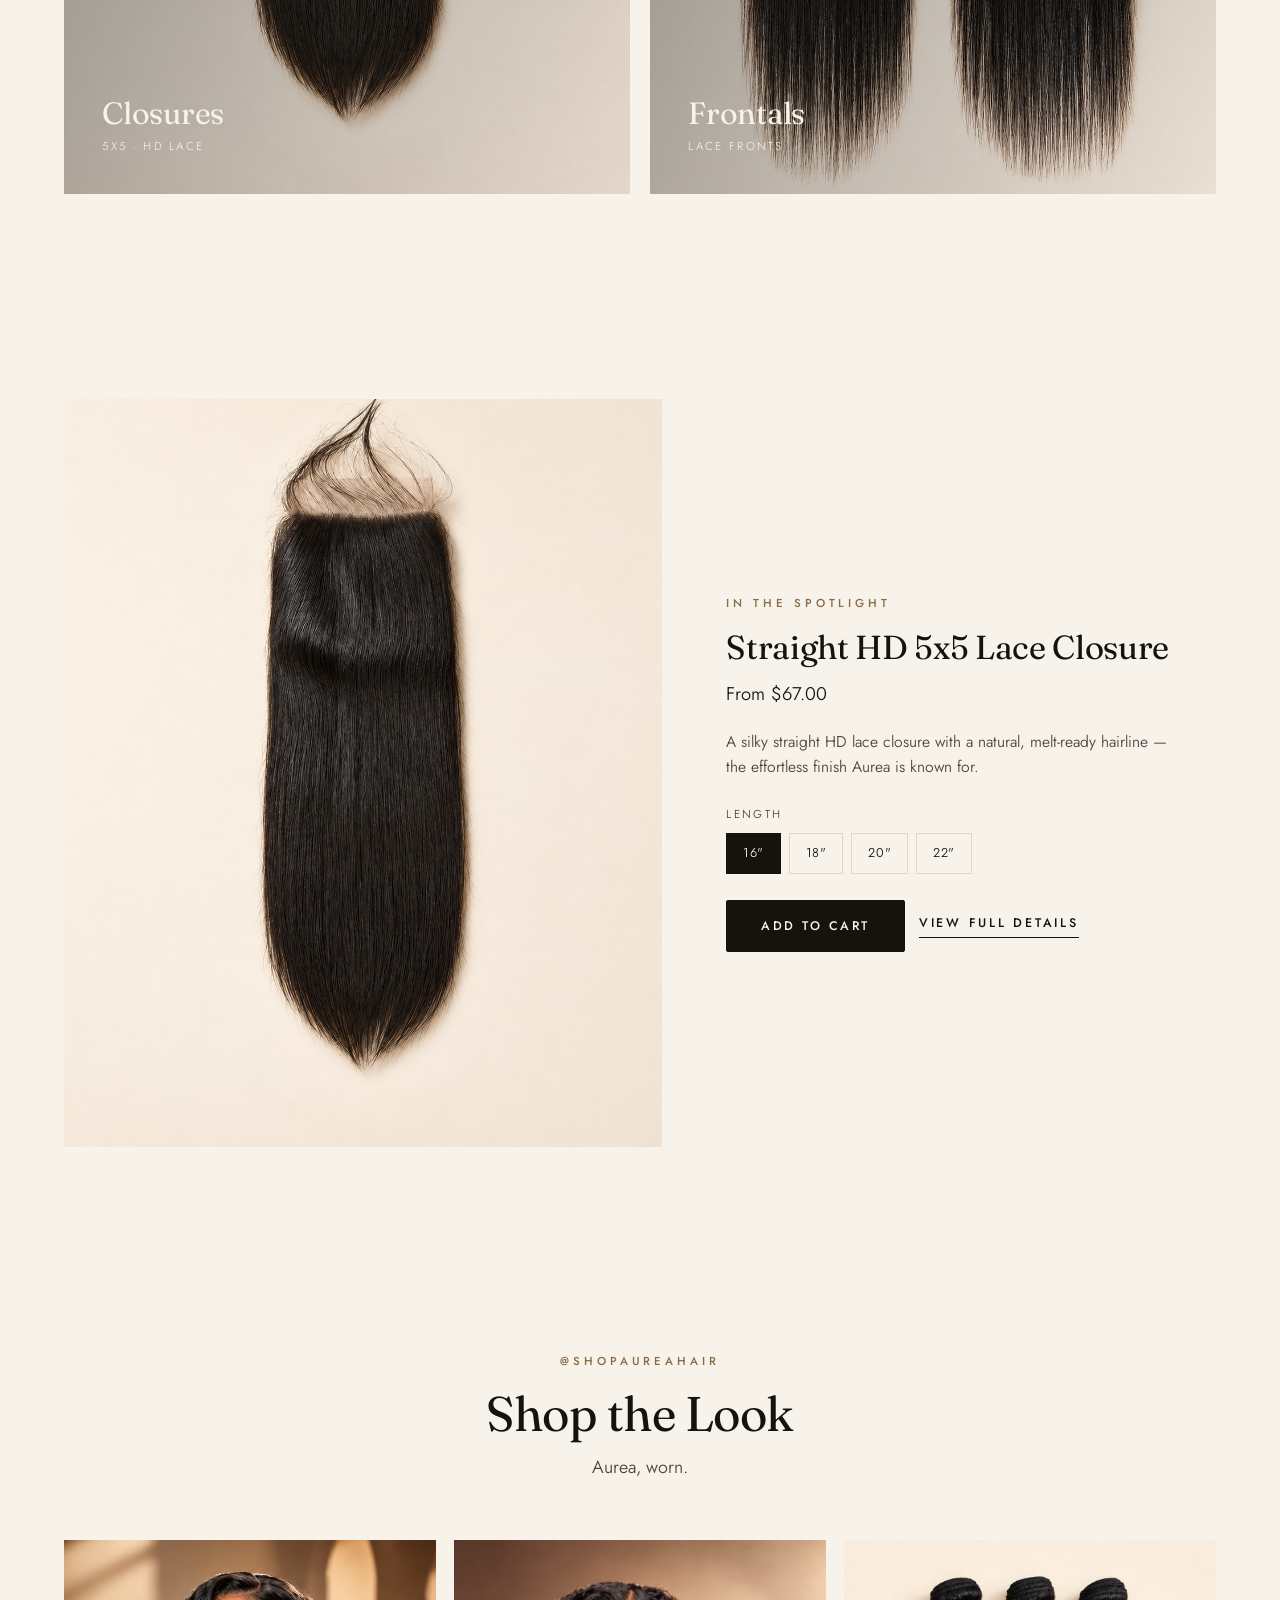
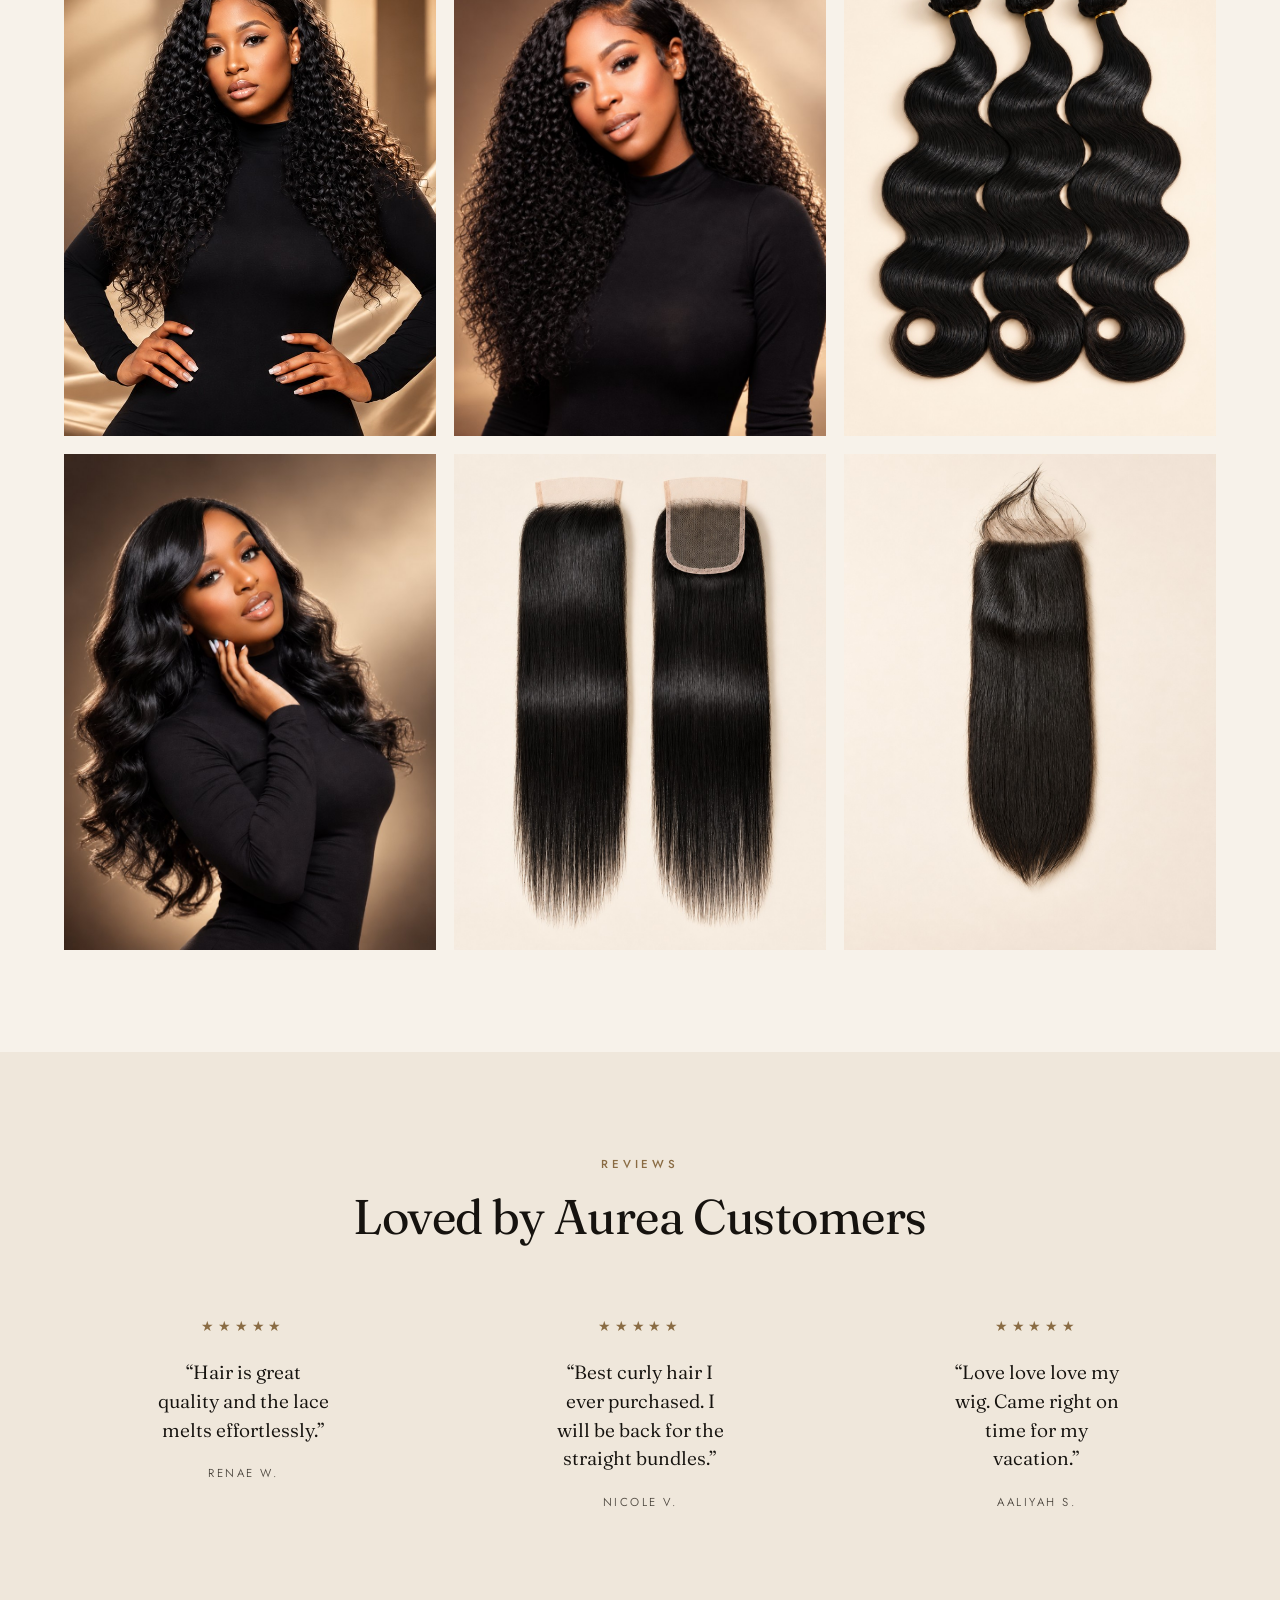
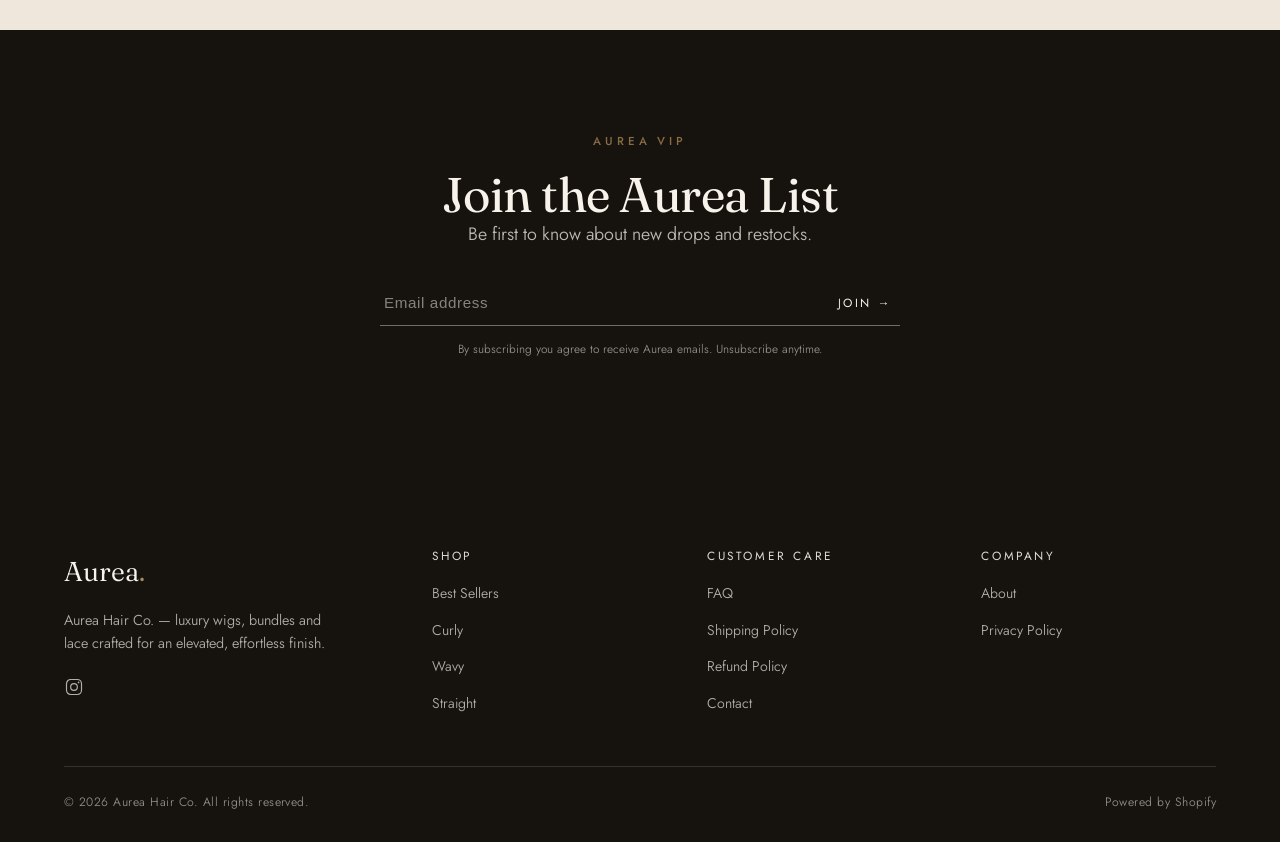
==== commit d6439e8d: "Kill iOS hero play button: reveal video only once playing, poster as background fallback - .hero__vi" ====
--- a/preview.html
+++ b/preview.html
@@ -39,7 +39,7 @@
 
 <!-- HERO -->
 <section class="hero">
-  <div class="hero__media" style="height:90vh;min-height:460px;">
+  <div class="hero__media" style="height:90vh;min-height:460px;background-image:url('assets/aurea-hero-poster.jpg');">
     <video class="hero__video" autoplay muted loop playsinline webkit-playsinline preload="auto" tabindex="-1" disablepictureinpicture x-webkit-airplay="deny" controlslist="nodownload noplaybackrate nofullscreen noremoteplayback" poster="assets/aurea-hero-poster.jpg">
       <source src="assets/aurea-hero.mp4" type="video/mp4">
       <img src="assets/aurea-hero-poster.jpg" alt="Aurea Hair Co.">
--- a/assets/base.css
+++ b/assets/base.css
@@ -181,9 +181,10 @@
    HERO
    ========================================================= */
 .hero{position:relative;}
-.hero__media{position:relative;width:100%;overflow:hidden;background:var(--cream);}
+.hero__media{position:relative;width:100%;overflow:hidden;background-color:var(--ink);background-size:cover;background-position:center;background-repeat:no-repeat;}
 .hero__media img{width:100%;height:100%;object-fit:cover;}
-.hero__video{width:100%;height:100%;object-fit:cover;display:block;background:var(--ink);pointer-events:none;}
+.hero__video{width:100%;height:100%;object-fit:cover;display:block;background:var(--ink);pointer-events:none;opacity:0;transition:opacity .5s var(--ease);}
+.hero__video.is-playing{opacity:1;}
 /* never show native video controls / play button */
 .hero__video::-webkit-media-controls,
 .hero__video::-webkit-media-controls-enclosure,
@@ -412,6 +413,7 @@
   .hero__img--desktop{display:none;}
   .hero__img--mobile{display:block;}
   .hero__video{object-position:75% center;}
+  .hero__media{background-position:75% center;}
   .hero__content{justify-content:flex-end;padding-bottom:9vh;text-align:center;}
   .hero__inner{margin-inline:auto;text-align:center;max-width:100%;}
   .hero__cta{justify-content:center;}
@@ -420,6 +422,9 @@
   .texture__grid{display:flex;overflow-x:auto;scroll-snap-type:x mandatory;-webkit-overflow-scrolling:touch;margin-inline:calc(var(--gutter)*-1);padding-inline:var(--gutter);gap:14px;}
   .texture__grid::-webkit-scrollbar{display:none;}
   .texture-card{flex:0 0 78%;scroll-snap-align:center;}
+  .benefit{padding:16px 12px;}
+  .benefit__title{font-size:.7rem;letter-spacing:.16em;margin-bottom:4px;}
+  .benefit__text{font-size:.72rem;}
   .category-grid{grid-template-columns:1fr 1fr;}
   .gallery{grid-template-columns:repeat(2,1fr);}
   .testimonials__grid{grid-template-columns:1fr;gap:40px;}
